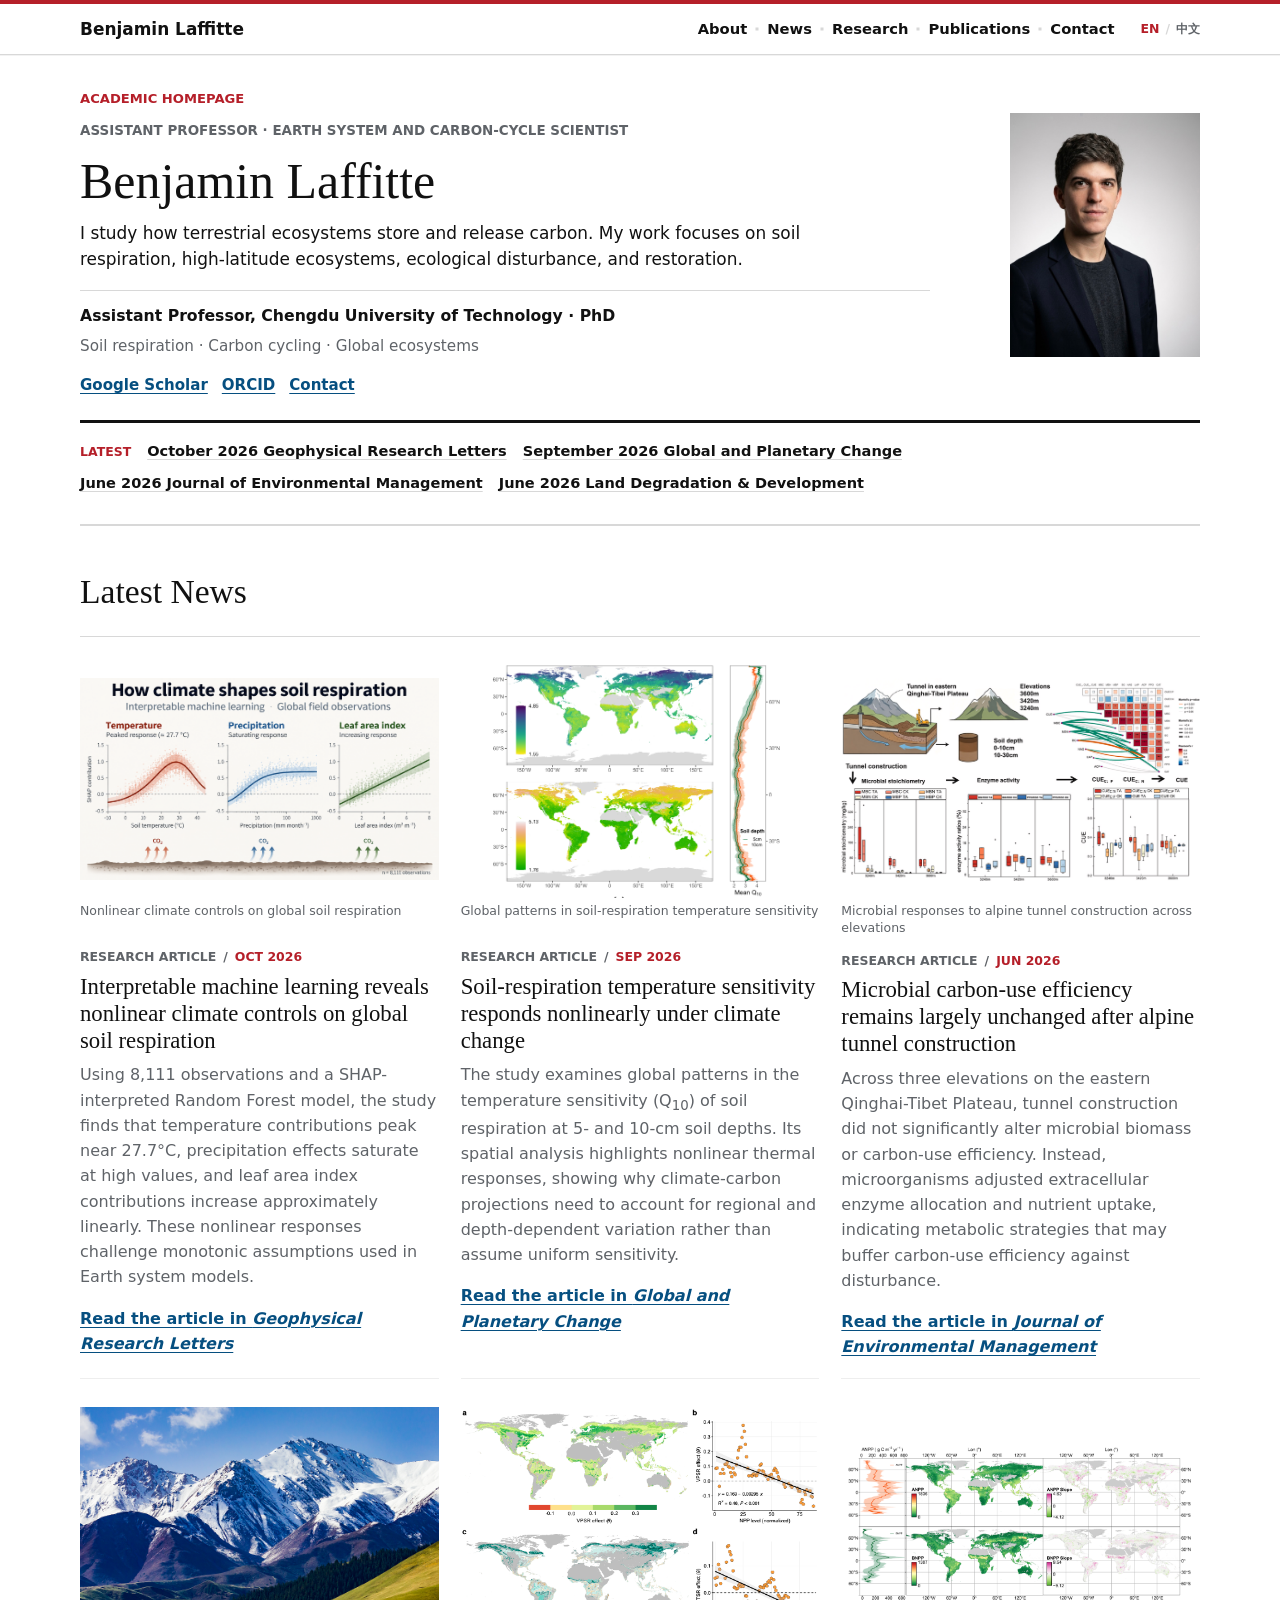
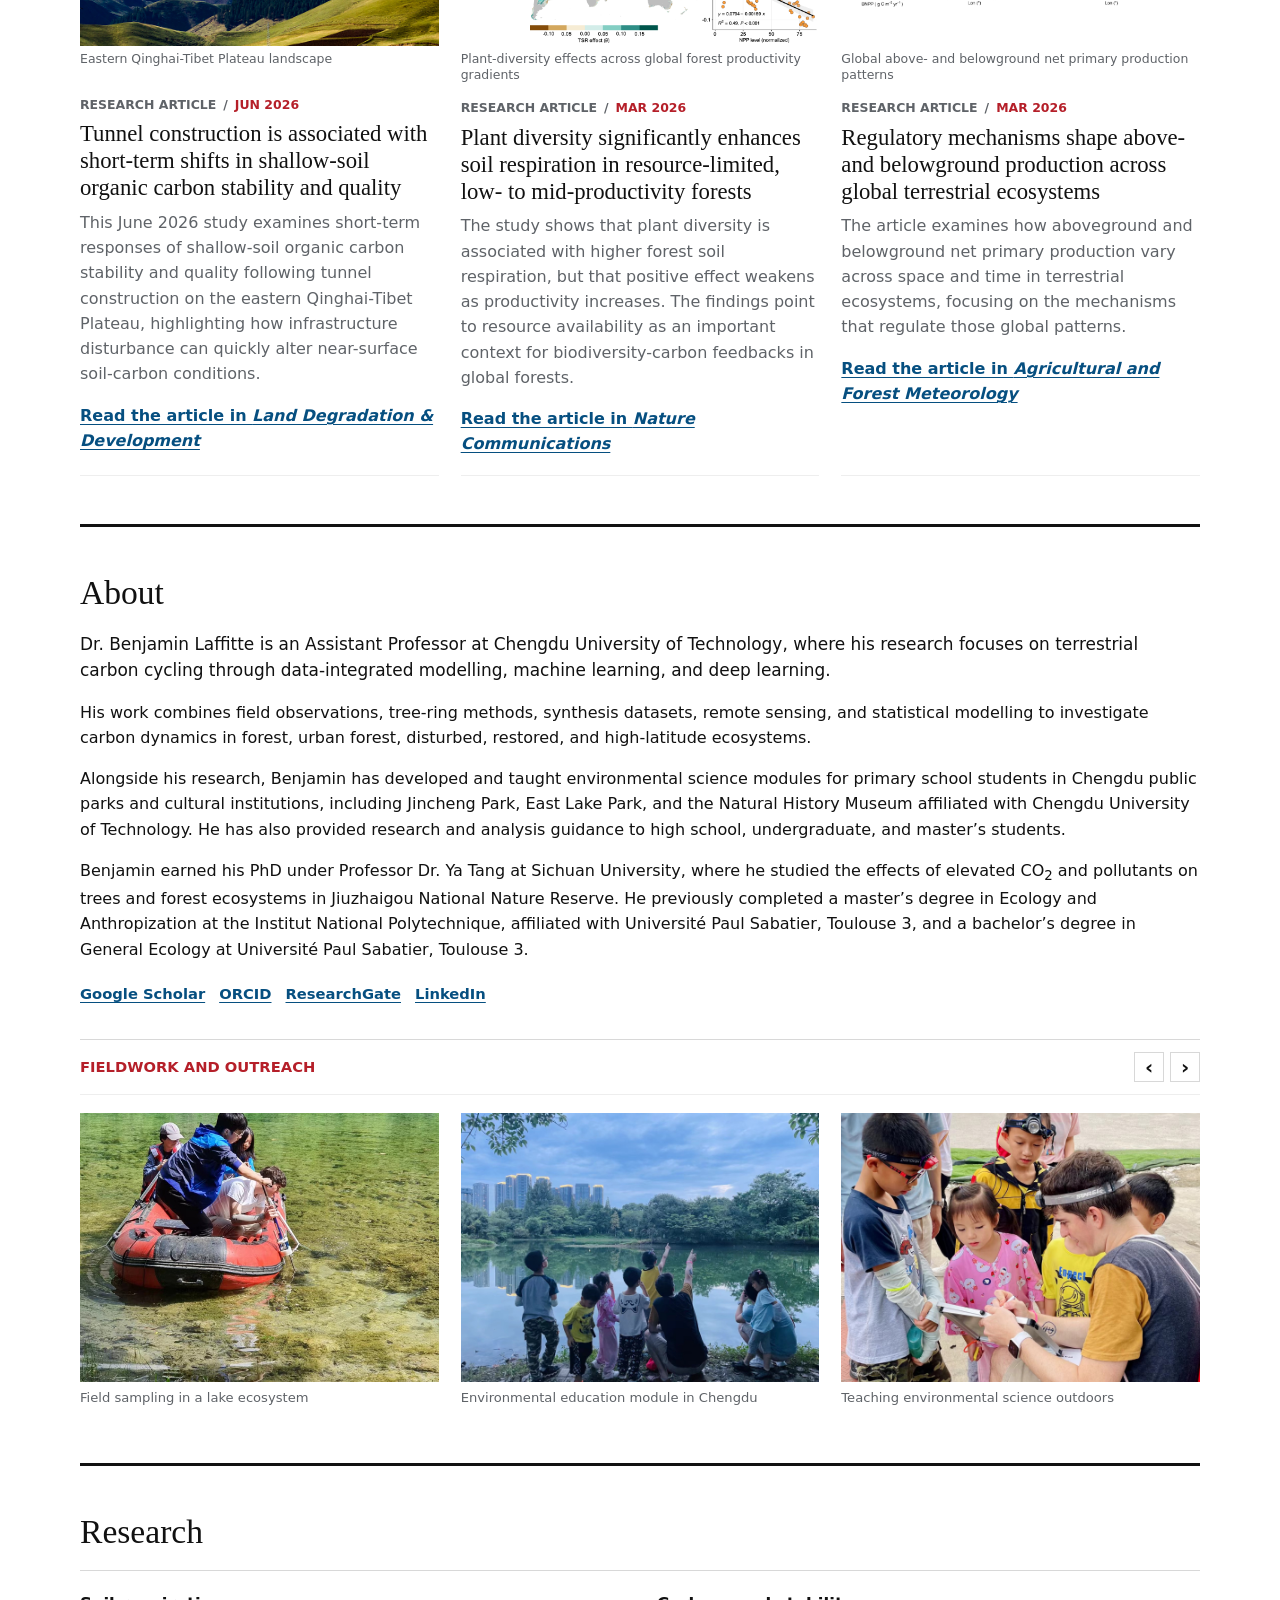
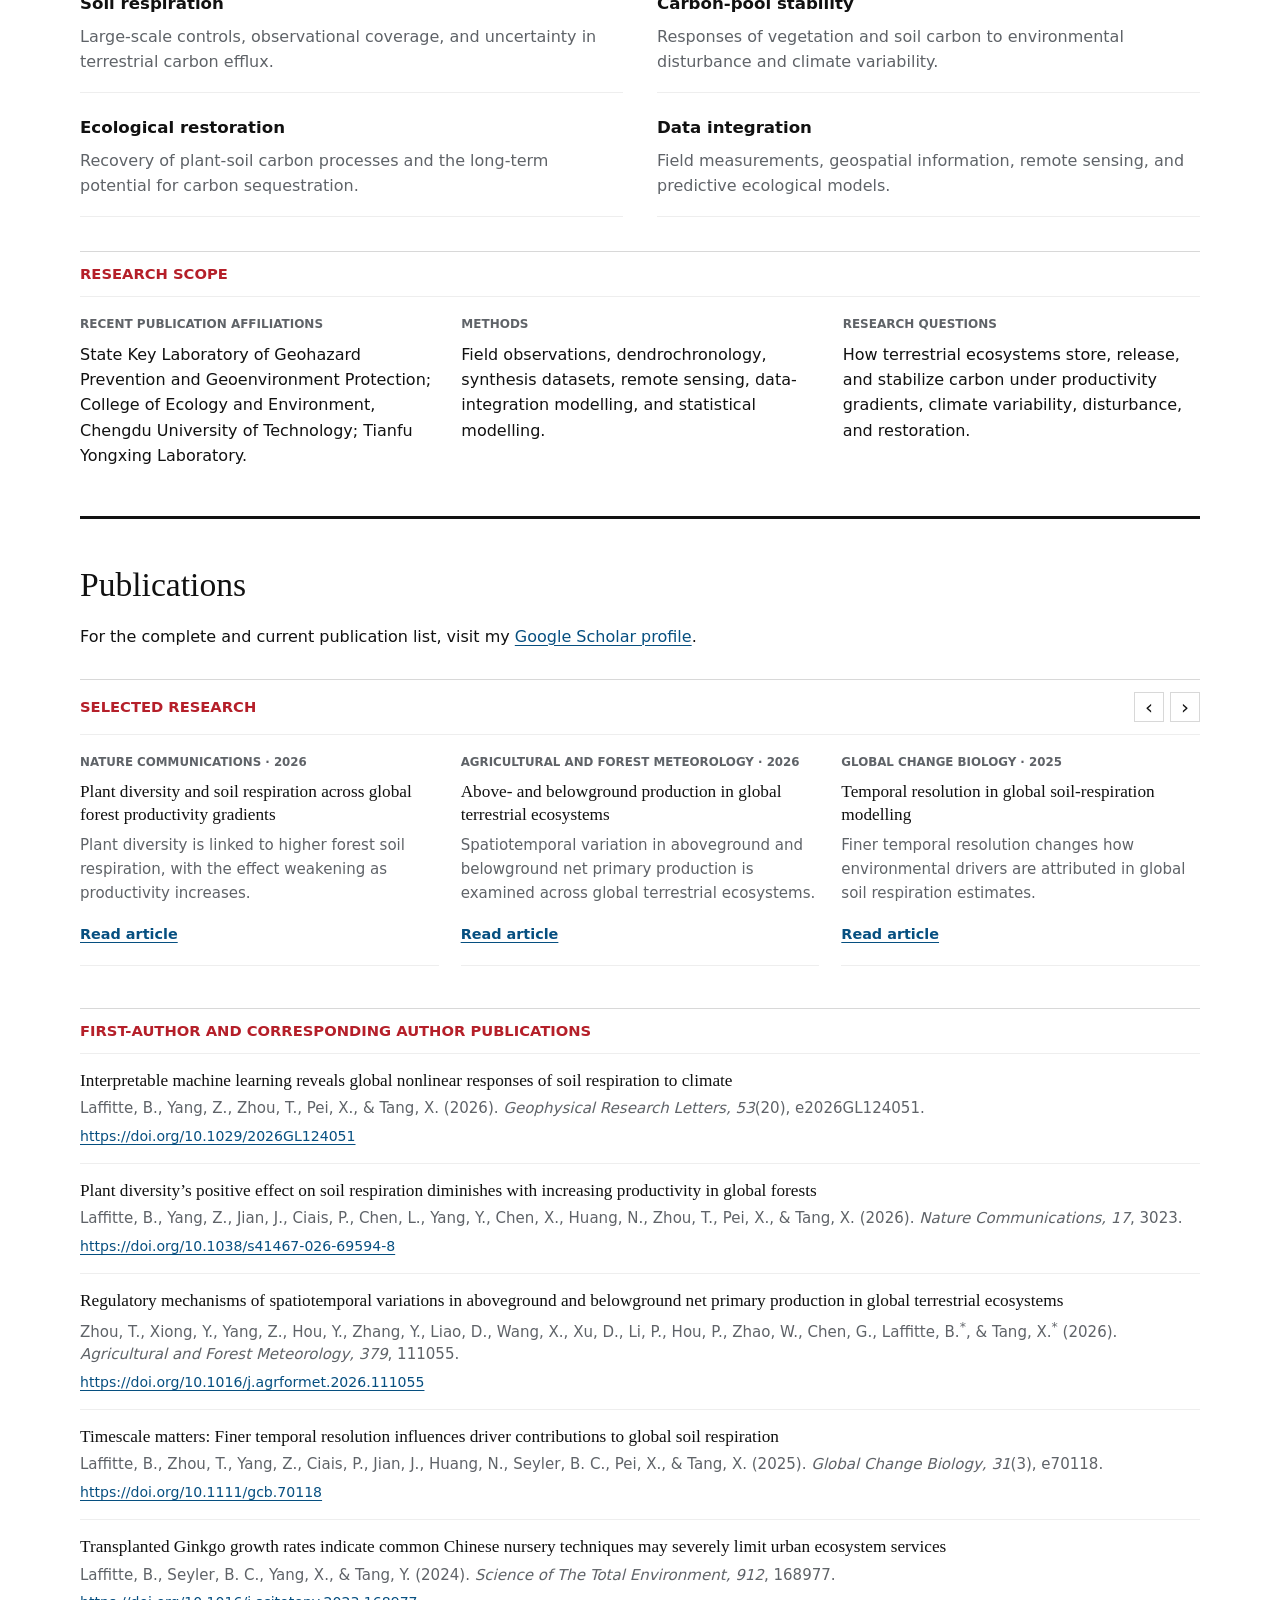
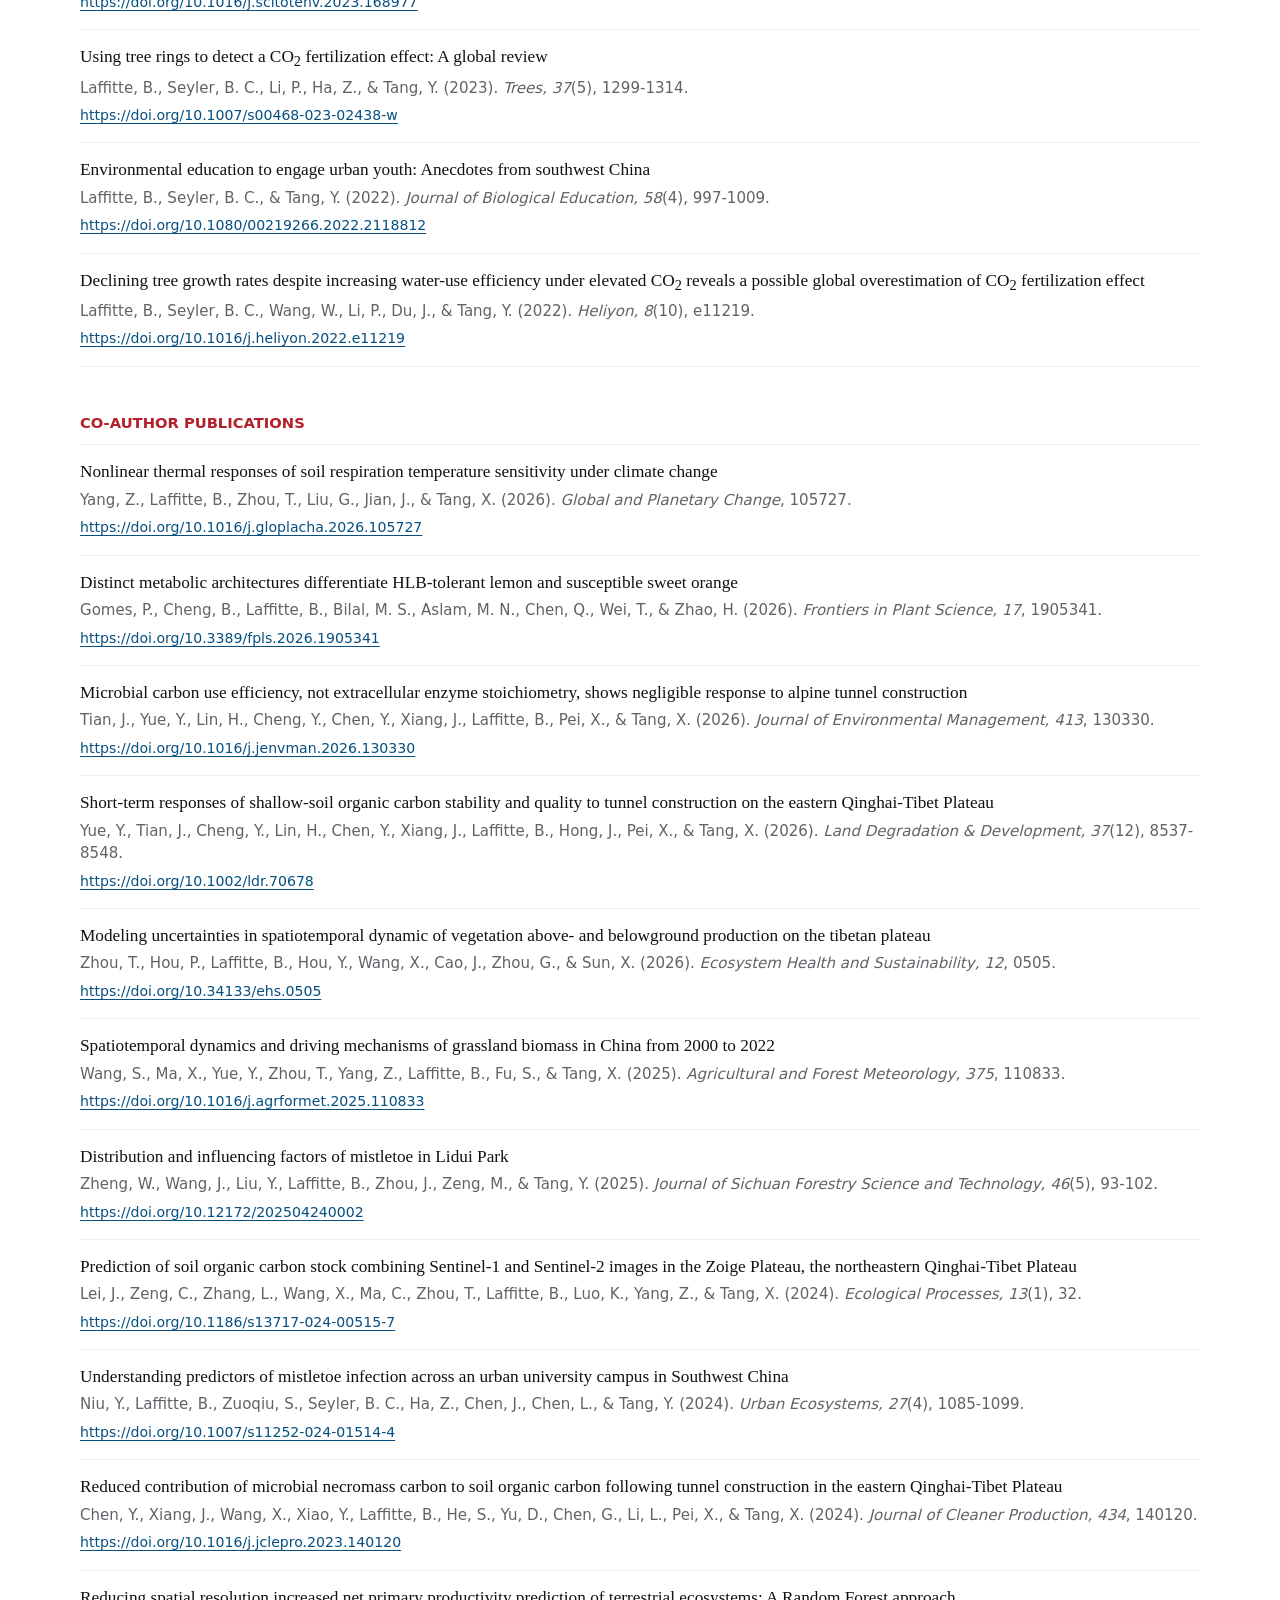
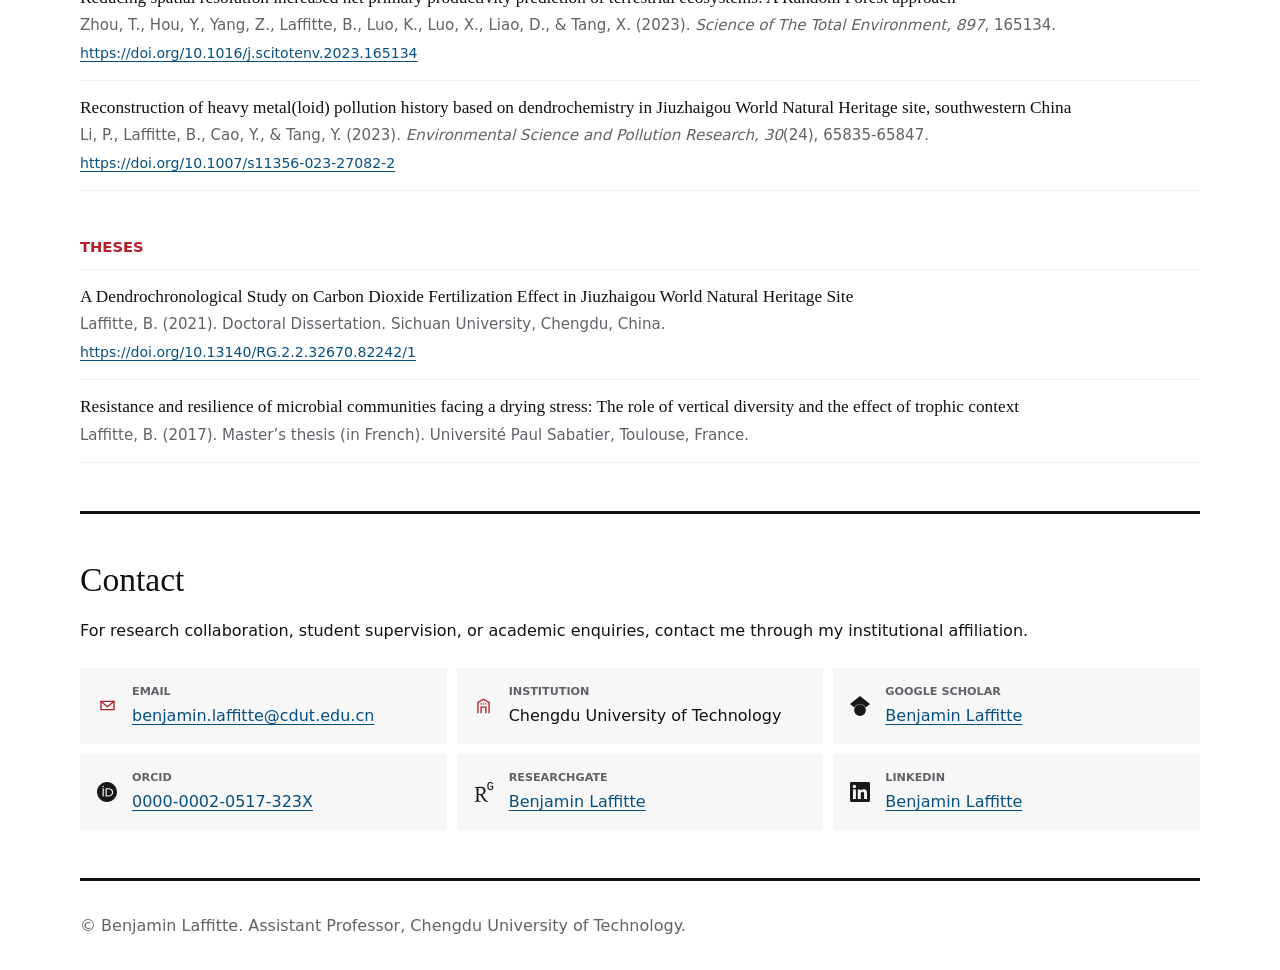
==== index.html @ 4b3db251 "Simplify GRL news date" ====
<!doctype html>
<html lang="en">
<head>
  <meta charset="utf-8">
  <meta name="viewport" content="width=device-width, initial-scale=1">
  <title>Benjamin Laffitte, PhD | Homepage</title>
  <meta name="description" content="Dr. Benjamin Laffitte is an Assistant Professor at Chengdu University of Technology, where his research focuses on terrestrial carbon cycling through data-integrated modelling, machine learning, and deep learning.">
  <meta name="author" content="Benjamin Laffitte">
  <meta name="robots" content="index, follow">
  <meta name="google-site-verification" content="b7oSxCG4IoUHkqx-J9gA1ETIJlWTeKGbXmMkajVEyJo" />
  <link rel="canonical" href="https://benjaminlaffitte.github.io/">
  <link rel="alternate" hreflang="en" href="https://benjaminlaffitte.github.io/">
  <link rel="alternate" hreflang="zh-Hans" href="https://benjaminlaffitte.github.io/zh.html">
  <link rel="alternate" hreflang="x-default" href="https://benjaminlaffitte.github.io/">

  <meta property="og:type" content="profile">
  <meta property="og:title" content="Benjamin Laffitte, PhD | Homepage">
  <meta property="og:description" content="Dr. Benjamin Laffitte is an Assistant Professor at Chengdu University of Technology, where his research focuses on terrestrial carbon cycling through data-integrated modelling, machine learning, and deep learning.">
  <meta property="og:url" content="https://benjaminlaffitte.github.io/">
  <meta property="og:image" content="https://benjaminlaffitte.github.io/portrait.jpg">
  <meta property="og:image:alt" content="Portrait of Benjamin Laffitte">
  <meta property="profile:first_name" content="Benjamin">
  <meta property="profile:last_name" content="Laffitte">

  <meta name="twitter:card" content="summary">
  <meta name="twitter:title" content="Benjamin Laffitte, PhD | Homepage">
  <meta name="twitter:description" content="Dr. Benjamin Laffitte is an Assistant Professor at Chengdu University of Technology, where his research focuses on terrestrial carbon cycling through data-integrated modelling, machine learning, and deep learning.">
  <meta name="twitter:image" content="https://benjaminlaffitte.github.io/portrait.jpg">

  <link rel="stylesheet" href="styles.css?v=20260626-news-ldd">
  <script type="application/ld+json">
  {
    "@context": "https://schema.org",
    "@type": "Person",
    "@id": "https://benjaminlaffitte.github.io/#benjamin-laffitte",
    "name": "Benjamin Laffitte",
    "givenName": "Benjamin",
    "familyName": "Laffitte",
    "jobTitle": "Assistant Professor",
    "affiliation": {
      "@type": "CollegeOrUniversity",
      "name": "Chengdu University of Technology"
    },
    "url": "https://benjaminlaffitte.github.io/",
    "image": "https://benjaminlaffitte.github.io/portrait.jpg",
    "sameAs": [
      "https://scholar.google.com/citations?user=4ZcM1v4AAAAJ",
      "https://orcid.org/0000-0002-0517-323X",
      "https://www.researchgate.net/profile/Benjamin-Laffitte",
      "https://cn.linkedin.com/in/benjamin-laffitte-94b067a8"
    ],
    "knowsAbout": [
      "Earth system science",
      "Ecosystem carbon cycling",
      "Terrestrial carbon cycling",
      "Soil respiration",
      "Plant diversity",
      "Climate-carbon feedbacks",
      "Ecological restoration"
    ],
    "description": "Dr. Benjamin Laffitte is an Assistant Professor at Chengdu University of Technology, where his research focuses on terrestrial carbon cycling through data-integrated modelling, machine learning, and deep learning."
  }
  </script>
</head>
<body>
  <header class="site-header">
    <nav class="nav container" aria-label="Primary navigation">
      <a class="name" href="#top" aria-label="Benjamin Laffitte homepage">Benjamin Laffitte</a>
      <div class="nav-actions">
        <div class="nav-links">
          <a href="#about">About</a>
          <a href="#news">News</a>
          <a href="#research">Research</a>
          <a href="#publications">Publications</a>
          <a href="#contact">Contact</a>
        </div>
        <div class="language-switch" aria-label="Language selector">
          <span aria-current="true">EN</span>
          <a href="zh.html">中文</a>
        </div>
      </div>
    </nav>
  </header>

  <main id="top">
    <section class="hero container" aria-labelledby="hero-title">
      <div class="hero-copy">
        <p class="eyebrow">Assistant Professor · Earth System and Carbon-Cycle Scientist</p>
        <h1 id="hero-title"><span class="hero-name-part">Benjamin</span> <span class="hero-name-part">Laffitte</span></h1>
        <img class="profile-photo-inline" src="portrait.jpg" alt="Portrait of Benjamin Laffitte" width="132" height="170">
        <p class="intro">I study how terrestrial ecosystems store and release carbon. My work focuses on soil respiration, high-latitude ecosystems, ecological disturbance, and restoration.</p>
        <p class="hero-meta">Assistant Professor, Chengdu University of Technology <span class="nowrap">&middot; PhD</span></p>
        <p class="research-keywords">Soil respiration · Carbon cycling · Global ecosystems</p>
        <div class="hero-links" aria-label="Profile links">
          <a href="https://scholar.google.com/citations?user=4ZcM1v4AAAAJ" target="_blank" rel="noopener noreferrer">Google Scholar</a>
          <a href="https://orcid.org/0000-0002-0517-323X" target="_blank" rel="noopener noreferrer">ORCID</a>
          <a href="#contact">Contact</a>
        </div>
      </div>

      <aside class="profile-panel" aria-label="Profile summary">
        <img class="profile-photo" src="portrait.jpg" alt="Portrait of Benjamin Laffitte" width="934" height="1200">
      </aside>

      <div class="latest-strip" aria-label="Latest highlights">
        <span>Latest</span>
        <a href="https://doi.org/10.1029/2026GL124051" target="_blank" rel="noopener noreferrer">October 2026 Geophysical Research Letters</a>
        <a href="https://doi.org/10.1016/j.gloplacha.2026.105727" target="_blank" rel="noopener noreferrer">September 2026 Global and Planetary Change</a>
        <a href="https://doi.org/10.1016/j.jenvman.2026.130330" target="_blank" rel="noopener noreferrer">June 2026 Journal of Environmental Management</a>
        <a href="https://doi.org/10.1002/ldr.70678" target="_blank" rel="noopener noreferrer">June 2026 Land Degradation &amp; Development</a>
      </div>
    </section>

    <section class="section container" id="news" aria-labelledby="news-title">
      <div>
        <h2 id="news-title">Latest News</h2>

        <div class="news-list">
          <article class="news-item">
            <figure class="news-figure research-figure">
              <img src="assets/news/climate-shapes-soil-respiration.png" alt="Interpretable machine-learning response curves for the effects of temperature, precipitation, and leaf area index on soil respiration" width="1672" height="941">
              <figcaption>Nonlinear climate controls on global soil respiration</figcaption>
            </figure>
            <div class="news-body">
              <p class="news-meta"><span>Research Article</span><time datetime="2026-10">Oct 2026</time></p>
              <h3>Interpretable machine learning reveals nonlinear climate controls on global soil respiration</h3>
              <p>Using 8,111 observations and a SHAP-interpreted Random Forest model, the study finds that temperature contributions peak near 27.7°C, precipitation effects saturate at high values, and leaf area index contributions increase approximately linearly. These nonlinear responses challenge monotonic assumptions used in Earth system models.</p>
              <a href="https://doi.org/10.1029/2026GL124051" target="_blank" rel="noopener noreferrer">Read the article in <em>Geophysical Research Letters</em></a>
            </div>
          </article>
          <article class="news-item">
            <figure class="news-figure research-figure">
              <img src="assets/news/global-soil-respiration-temperature-sensitivity.png" alt="Global maps and latitudinal profiles of soil-respiration temperature sensitivity at 5- and 10-centimetre soil depths" width="1384" height="1050">
              <figcaption>Global patterns in soil-respiration temperature sensitivity</figcaption>
            </figure>
            <div class="news-body">
              <p class="news-meta"><span>Research Article</span><time datetime="2026-09">Sep 2026</time></p>
              <h3>Soil-respiration temperature sensitivity responds nonlinearly under climate change</h3>
              <p>The study examines global patterns in the temperature sensitivity (Q<sub>10</sub>) of soil respiration at 5- and 10-cm soil depths. Its spatial analysis highlights nonlinear thermal responses, showing why climate-carbon projections need to account for regional and depth-dependent variation rather than assume uniform sensitivity.</p>
              <a href="https://doi.org/10.1016/j.gloplacha.2026.105727" target="_blank" rel="noopener noreferrer">Read the article in <em>Global and Planetary Change</em></a>
            </div>
          </article>
          <article class="news-item">
            <figure class="news-figure research-figure">
              <img src="assets/news/jem-alpine-tunnel-carbon-use-efficiency.jpg" alt="Graphical abstract showing an alpine tunnel, soil sampling across three elevations, microbial enzyme activity, and carbon-use efficiency" width="1557" height="886">
              <figcaption>Microbial responses to alpine tunnel construction across elevations</figcaption>
            </figure>
            <div class="news-body">
              <p class="news-meta"><span>Research Article</span><time datetime="2026-06">Jun 2026</time></p>
              <h3>Microbial carbon-use efficiency remains largely unchanged after alpine tunnel construction</h3>
              <p>Across three elevations on the eastern Qinghai-Tibet Plateau, tunnel construction did not significantly alter microbial biomass or carbon-use efficiency. Instead, microorganisms adjusted extracellular enzyme allocation and nutrient uptake, indicating metabolic strategies that may buffer carbon-use efficiency against disturbance.</p>
              <a href="https://doi.org/10.1016/j.jenvman.2026.130330" target="_blank" rel="noopener noreferrer">Read the article in <em>Journal of Environmental Management</em></a>
            </div>
          </article>
          <article class="news-item">
            <figure class="news-figure">
              <img src="assets/news/ldd-qinghai-tibet-plateau.png" alt="Mountain landscape from the eastern Qinghai-Tibet Plateau" width="1024" height="576">
              <figcaption>Eastern Qinghai-Tibet Plateau landscape</figcaption>
            </figure>
            <div class="news-body">
              <p class="news-meta"><span>Research Article</span><time datetime="2026-06">Jun 2026</time></p>
              <h3>Tunnel construction is associated with short-term shifts in shallow-soil organic carbon stability and quality</h3>
              <p>This June 2026 study examines short-term responses of shallow-soil organic carbon stability and quality following tunnel construction on the eastern Qinghai-Tibet Plateau, highlighting how infrastructure disturbance can quickly alter near-surface soil-carbon conditions.</p>
              <a href="https://doi.org/10.1002/ldr.70678" target="_blank" rel="noopener noreferrer">Read the article in <em>Land Degradation &amp; Development</em></a>
            </div>
          </article>
          <article class="news-item">
            <figure class="news-figure research-figure">
              <img src="assets/news/nature-communications-diversity-productivity.png" alt="Maps and scatter plots showing how plant-diversity effects on soil respiration vary along productivity gradients" width="2308" height="1534">
              <figcaption>Plant-diversity effects across global forest productivity gradients</figcaption>
            </figure>
            <div class="news-body">
              <p class="news-meta"><span>Research Article</span><time datetime="2026-03">Mar 2026</time></p>
              <h3>Plant diversity significantly enhances soil respiration in resource-limited, low- to mid-productivity forests</h3>
              <p>The study shows that plant diversity is associated with higher forest soil respiration, but that positive effect weakens as productivity increases. The findings point to resource availability as an important context for biodiversity-carbon feedbacks in global forests.</p>
              <a href="https://doi.org/10.1038/s41467-026-69594-8" target="_blank" rel="noopener noreferrer">Read the article in <em>Nature Communications</em></a>
            </div>
          </article>
          <article class="news-item">
            <figure class="news-figure research-figure">
              <img src="assets/news/afm-net-primary-production.png" alt="Global maps of aboveground and belowground net primary production and their spatial trends" width="2082" height="976">
              <figcaption>Global above- and belowground net primary production patterns</figcaption>
            </figure>
            <div class="news-body">
              <p class="news-meta"><span>Research Article</span><time datetime="2026-03">Mar 2026</time></p>
              <h3>Regulatory mechanisms shape above- and belowground production across global terrestrial ecosystems</h3>
              <p>The article examines how aboveground and belowground net primary production vary across space and time in terrestrial ecosystems, focusing on the mechanisms that regulate those global patterns.</p>
              <a href="https://doi.org/10.1016/j.agrformet.2026.111055" target="_blank" rel="noopener noreferrer">Read the article in <em>Agricultural and Forest Meteorology</em></a>
            </div>
          </article>
        </div>
      </div>
    </section>

    <section class="section container" id="about" aria-labelledby="about-title">
      <div>
        <h2 id="about-title">About</h2>
        <p class="lead">Dr. Benjamin Laffitte is an Assistant Professor at Chengdu University of Technology, where his research focuses on terrestrial carbon cycling through data-integrated modelling, machine learning, and deep learning.</p>
        <p>His work combines field observations, tree-ring methods, synthesis datasets, remote sensing, and statistical modelling to investigate carbon dynamics in forest, urban forest, disturbed, restored, and high-latitude ecosystems.</p>
        <p>Alongside his research, Benjamin has developed and taught environmental science modules for primary school students in Chengdu public parks and cultural institutions, including Jincheng Park, East Lake Park, and the Natural History Museum affiliated with Chengdu University of Technology. He has also provided research and analysis guidance to high school, undergraduate, and master&rsquo;s students.</p>
        <p>Benjamin earned his PhD under Professor Dr. Ya Tang at Sichuan University, where he studied the effects of elevated CO<sub>2</sub> and pollutants on trees and forest ecosystems in Jiuzhaigou National Nature Reserve. He previously completed a master&rsquo;s degree in Ecology and Anthropization at the Institut National Polytechnique, affiliated with Universit&eacute; Paul Sabatier, Toulouse 3, and a bachelor&rsquo;s degree in General Ecology at Universit&eacute; Paul Sabatier, Toulouse 3.</p>

        <div class="profile-links" aria-label="External academic profiles">
          <a href="https://scholar.google.com/citations?user=4ZcM1v4AAAAJ" target="_blank" rel="noopener noreferrer">Google Scholar</a>
          <a href="https://orcid.org/0000-0002-0517-323X" target="_blank" rel="noopener noreferrer">ORCID</a>
          <a href="https://www.researchgate.net/profile/Benjamin-Laffitte" target="_blank" rel="noopener noreferrer">ResearchGate</a>
          <a href="https://cn.linkedin.com/in/benjamin-laffitte-94b067a8" target="_blank" rel="noopener noreferrer">LinkedIn</a>
        </div>

        <section class="about-gallery" aria-labelledby="about-gallery-title">
          <div class="gallery-heading">
            <h3 id="about-gallery-title">Fieldwork and outreach</h3>
            <div class="slider-controls" aria-label="About photo controls">
              <button type="button" class="slider-button" data-slider-target="about-gallery-slider" data-slider-direction="-1" aria-label="Previous about photo">‹</button>
              <button type="button" class="slider-button" data-slider-target="about-gallery-slider" data-slider-direction="1" aria-label="Next about photo">›</button>
            </div>
          </div>
          <div class="about-photo-list" id="about-gallery-slider">
            <figure>
              <img src="assets/about/field-lake-sampling.jpg" alt="Field sampling from a small boat in a clear lake" width="1200" height="1600">
              <figcaption>Field sampling in a lake ecosystem</figcaption>
            </figure>
            <figure>
              <img src="assets/about/chengdu-environmental-education-lake.jpg" alt="Environmental education activity with children beside an urban lake in Chengdu" width="1600" height="1200">
              <figcaption>Environmental education module in Chengdu</figcaption>
            </figure>
            <figure>
              <img src="assets/about/chengdu-environmental-education-module.jpg" alt="Outdoor environmental education activity with primary school students" width="1600" height="1239">
              <figcaption>Teaching environmental science outdoors</figcaption>
            </figure>
            <figure>
              <img src="assets/about/dendrochronology-fieldwork-log.jpg" alt="Dendrochronology fieldwork on a cut tree log" width="1200" height="1600">
              <figcaption>Dendrochronology fieldwork</figcaption>
            </figure>
            <figure>
              <img src="assets/about/night-environmental-education.jpg" alt="Night environmental education activity with children using headlamps" width="1600" height="1200">
              <figcaption>Night environmental education module in Chengdu</figcaption>
            </figure>
            <figure>
              <img src="assets/about/jiuzhaigou-landscape-autumn.jpg" alt="Mountain lake landscape in Jiuzhaigou" width="1600" height="1197">
              <figcaption>Jiuzhaigou landscape</figcaption>
            </figure>
            <figure>
              <img src="assets/about/jiuzhaigou-fieldwork.jpg" alt="Fieldwork in Jiuzhaigou with a hard hat near rocky terrain and clear water" width="903" height="1600">
              <figcaption>Jiuzhaigou fieldwork</figcaption>
            </figure>
            <figure>
              <img src="assets/about/dendrochronology-tree-core.jpg" alt="Tree-ring sampling with an increment borer in a forest" width="1600" height="1200">
              <figcaption>Tree-ring sampling for dendrochronology</figcaption>
            </figure>
            <figure>
              <img src="assets/about/jiuzhaigou-winter-landscape.jpg" alt="Winter mountain lake landscape in Jiuzhaigou" width="1600" height="1200">
              <figcaption>Jiuzhaigou winter landscape</figcaption>
            </figure>
          </div>
        </section>
      </div>
    </section>

    <section class="section container" id="research" aria-labelledby="research-title">
      <div>
        <h2 id="research-title">Research</h2>
        <div class="grid">
          <article>
            <h3>Soil respiration</h3>
            <p>Large-scale controls, observational coverage, and uncertainty in terrestrial carbon efflux.</p>
          </article>
          <article>
            <h3>Carbon-pool stability</h3>
            <p>Responses of vegetation and soil carbon to environmental disturbance and climate variability.</p>
          </article>
          <article>
            <h3>Ecological restoration</h3>
            <p>Recovery of plant-soil carbon processes and the long-term potential for carbon sequestration.</p>
          </article>
          <article>
            <h3>Data integration</h3>
            <p>Field measurements, geospatial information, remote sensing, and predictive ecological models.</p>
          </article>
        </div>

        <section class="profile-detail" aria-labelledby="profile-detail-title">
          <h3 id="profile-detail-title">Research scope</h3>
          <div class="profile-detail-grid">
            <article>
              <span>Recent publication affiliations</span>
              <p>State Key Laboratory of Geohazard Prevention and Geoenvironment Protection; College of Ecology and Environment, Chengdu University of Technology; Tianfu Yongxing Laboratory.</p>
            </article>
            <article>
              <span>Methods</span>
              <p>Field observations, dendrochronology, synthesis datasets, remote sensing, data-integration modelling, and statistical modelling.</p>
            </article>
            <article>
              <span>Research questions</span>
              <p>How terrestrial ecosystems store, release, and stabilize carbon under productivity gradients, climate variability, disturbance, and restoration.</p>
            </article>
          </div>
        </section>
      </div>
    </section>

    <section class="section container" id="publications" aria-labelledby="publications-title">
      <div>
        <h2 id="publications-title">Publications</h2>
        <p>For the complete and current publication list, visit my <a href="https://scholar.google.com/citations?user=4ZcM1v4AAAAJ" target="_blank" rel="noopener noreferrer">Google Scholar profile</a>.</p>

        <section class="selected-research" aria-labelledby="selected-research-title">
          <div class="selected-heading">
            <h3 id="selected-research-title">Selected research</h3>
            <div class="slider-controls" aria-label="Selected research controls">
              <button type="button" class="slider-button" data-slider-prev aria-label="Previous selected research item">‹</button>
              <button type="button" class="slider-button" data-slider-next aria-label="Next selected research item">›</button>
            </div>
          </div>
          <div class="selected-list" data-selected-slider>
            <article>
              <span>Nature Communications · 2026</span>
              <h4>Plant diversity and soil respiration across global forest productivity gradients</h4>
              <p>Plant diversity is linked to higher forest soil respiration, with the effect weakening as productivity increases.</p>
              <a href="https://doi.org/10.1038/s41467-026-69594-8" target="_blank" rel="noopener noreferrer">Read article</a>
            </article>
            <article>
              <span>Agricultural and Forest Meteorology · 2026</span>
              <h4>Above- and belowground production in global terrestrial ecosystems</h4>
              <p>Spatiotemporal variation in aboveground and belowground net primary production is examined across global terrestrial ecosystems.</p>
              <a href="https://doi.org/10.1016/j.agrformet.2026.111055" target="_blank" rel="noopener noreferrer">Read article</a>
            </article>
            <article>
              <span>Global Change Biology · 2025</span>
              <h4>Temporal resolution in global soil-respiration modelling</h4>
              <p>Finer temporal resolution changes how environmental drivers are attributed in global soil respiration estimates.</p>
              <a href="https://doi.org/10.1111/gcb.70118" target="_blank" rel="noopener noreferrer">Read article</a>
            </article>
            <article>
              <span>Science of The Total Environment · 2024</span>
              <h4>Urban tree growth and ecosystem-service constraints</h4>
              <p>Transplanted Ginkgo growth rates indicate that common nursery techniques may limit urban ecosystem services.</p>
              <a href="https://doi.org/10.1016/j.scitotenv.2023.168977" target="_blank" rel="noopener noreferrer">Read article</a>
            </article>
          </div>
        </section>

        <section class="publication-group" aria-labelledby="first-author-publications-title">
          <h3 id="first-author-publications-title">First-author and corresponding author publications</h3>
          <ol class="publication-list">
            <li class="publication"><span class="publication-title">Interpretable machine learning reveals global nonlinear responses of soil respiration to climate</span><span class="publication-meta">Laffitte, B., Yang, Z., Zhou, T., Pei, X., &amp; Tang, X. (2026). <em>Geophysical Research Letters, 53</em>(20), e2026GL124051.</span><a class="publication-link" href="https://doi.org/10.1029/2026GL124051" target="_blank" rel="noopener noreferrer">https://doi.org/10.1029/2026GL124051</a></li>
            <li class="publication"><span class="publication-title">Plant diversity&rsquo;s positive effect on soil respiration diminishes with increasing productivity in global forests</span><span class="publication-meta">Laffitte, B., Yang, Z., Jian, J., Ciais, P., Chen, L., Yang, Y., Chen, X., Huang, N., Zhou, T., Pei, X., &amp; Tang, X. (2026). <em>Nature Communications, 17</em>, 3023.</span><a class="publication-link" href="https://doi.org/10.1038/s41467-026-69594-8" target="_blank" rel="noopener noreferrer">https://doi.org/10.1038/s41467-026-69594-8</a></li>
            <li class="publication"><span class="publication-title">Regulatory mechanisms of spatiotemporal variations in aboveground and belowground net primary production in global terrestrial ecosystems</span><span class="publication-meta">Zhou, T., Xiong, Y., Yang, Z., Hou, Y., Zhang, Y., Liao, D., Wang, X., Xu, D., Li, P., Hou, P., Zhao, W., Chen, G., Laffitte, B.<sup>*</sup>, &amp; Tang, X.<sup>*</sup> (2026). <em>Agricultural and Forest Meteorology, 379</em>, 111055.</span><a class="publication-link" href="https://doi.org/10.1016/j.agrformet.2026.111055" target="_blank" rel="noopener noreferrer">https://doi.org/10.1016/j.agrformet.2026.111055</a></li>
            <li class="publication"><span class="publication-title">Timescale matters: Finer temporal resolution influences driver contributions to global soil respiration</span><span class="publication-meta">Laffitte, B., Zhou, T., Yang, Z., Ciais, P., Jian, J., Huang, N., Seyler, B. C., Pei, X., &amp; Tang, X. (2025). <em>Global Change Biology, 31</em>(3), e70118.</span><a class="publication-link" href="https://doi.org/10.1111/gcb.70118" target="_blank" rel="noopener noreferrer">https://doi.org/10.1111/gcb.70118</a></li>
            <li class="publication"><span class="publication-title">Transplanted Ginkgo growth rates indicate common Chinese nursery techniques may severely limit urban ecosystem services</span><span class="publication-meta">Laffitte, B., Seyler, B. C., Yang, X., &amp; Tang, Y. (2024). <em>Science of The Total Environment, 912</em>, 168977.</span><a class="publication-link" href="https://doi.org/10.1016/j.scitotenv.2023.168977" target="_blank" rel="noopener noreferrer">https://doi.org/10.1016/j.scitotenv.2023.168977</a></li>
            <li class="publication"><span class="publication-title">Using tree rings to detect a CO<sub>2</sub> fertilization effect: A global review</span><span class="publication-meta">Laffitte, B., Seyler, B. C., Li, P., Ha, Z., &amp; Tang, Y. (2023). <em>Trees, 37</em>(5), 1299-1314.</span><a class="publication-link" href="https://doi.org/10.1007/s00468-023-02438-w" target="_blank" rel="noopener noreferrer">https://doi.org/10.1007/s00468-023-02438-w</a></li>
            <li class="publication"><span class="publication-title">Environmental education to engage urban youth: Anecdotes from southwest China</span><span class="publication-meta">Laffitte, B., Seyler, B. C., &amp; Tang, Y. (2022). <em>Journal of Biological Education, 58</em>(4), 997-1009.</span><a class="publication-link" href="https://doi.org/10.1080/00219266.2022.2118812" target="_blank" rel="noopener noreferrer">https://doi.org/10.1080/00219266.2022.2118812</a></li>
            <li class="publication"><span class="publication-title">Declining tree growth rates despite increasing water-use efficiency under elevated CO<sub>2</sub> reveals a possible global overestimation of CO<sub>2</sub> fertilization effect</span><span class="publication-meta">Laffitte, B., Seyler, B. C., Wang, W., Li, P., Du, J., &amp; Tang, Y. (2022). <em>Heliyon, 8</em>(10), e11219.</span><a class="publication-link" href="https://doi.org/10.1016/j.heliyon.2022.e11219" target="_blank" rel="noopener noreferrer">https://doi.org/10.1016/j.heliyon.2022.e11219</a></li>
          </ol>
        </section>

        <section class="publication-group" aria-labelledby="coauthor-publications-title">
          <h3 id="coauthor-publications-title">Co-author publications</h3>
          <ol class="publication-list">
            <li class="publication"><span class="publication-title">Nonlinear thermal responses of soil respiration temperature sensitivity under climate change</span><span class="publication-meta">Yang, Z., Laffitte, B., Zhou, T., Liu, G., Jian, J., &amp; Tang, X. (2026). <em>Global and Planetary Change</em>, 105727.</span><a class="publication-link" href="https://doi.org/10.1016/j.gloplacha.2026.105727" target="_blank" rel="noopener noreferrer">https://doi.org/10.1016/j.gloplacha.2026.105727</a></li>
            <li class="publication"><span class="publication-title">Distinct metabolic architectures differentiate HLB-tolerant lemon and susceptible sweet orange</span><span class="publication-meta">Gomes, P., Cheng, B., Laffitte, B., Bilal, M. S., Aslam, M. N., Chen, Q., Wei, T., &amp; Zhao, H. (2026). <em>Frontiers in Plant Science, 17</em>, 1905341.</span><a class="publication-link" href="https://doi.org/10.3389/fpls.2026.1905341" target="_blank" rel="noopener noreferrer">https://doi.org/10.3389/fpls.2026.1905341</a></li>
            <li class="publication"><span class="publication-title">Microbial carbon use efficiency, not extracellular enzyme stoichiometry, shows negligible response to alpine tunnel construction</span><span class="publication-meta">Tian, J., Yue, Y., Lin, H., Cheng, Y., Chen, Y., Xiang, J., Laffitte, B., Pei, X., &amp; Tang, X. (2026). <em>Journal of Environmental Management, 413</em>, 130330.</span><a class="publication-link" href="https://doi.org/10.1016/j.jenvman.2026.130330" target="_blank" rel="noopener noreferrer">https://doi.org/10.1016/j.jenvman.2026.130330</a></li>
            <li class="publication"><span class="publication-title">Short-term responses of shallow-soil organic carbon stability and quality to tunnel construction on the eastern Qinghai-Tibet Plateau</span><span class="publication-meta">Yue, Y., Tian, J., Cheng, Y., Lin, H., Chen, Y., Xiang, J., Laffitte, B., Hong, J., Pei, X., &amp; Tang, X. (2026). <em>Land Degradation &amp; Development, 37</em>(12), 8537-8548.</span><a class="publication-link" href="https://doi.org/10.1002/ldr.70678" target="_blank" rel="noopener noreferrer">https://doi.org/10.1002/ldr.70678</a></li>
            <li class="publication"><span class="publication-title">Modeling uncertainties in spatiotemporal dynamic of vegetation above- and belowground production on the tibetan plateau</span><span class="publication-meta">Zhou, T., Hou, P., Laffitte, B., Hou, Y., Wang, X., Cao, J., Zhou, G., &amp; Sun, X. (2026). <em>Ecosystem Health and Sustainability, 12</em>, 0505.</span><a class="publication-link" href="https://doi.org/10.34133/ehs.0505" target="_blank" rel="noopener noreferrer">https://doi.org/10.34133/ehs.0505</a></li>
            <li class="publication"><span class="publication-title">Spatiotemporal dynamics and driving mechanisms of grassland biomass in China from 2000 to 2022</span><span class="publication-meta">Wang, S., Ma, X., Yue, Y., Zhou, T., Yang, Z., Laffitte, B., Fu, S., &amp; Tang, X. (2025). <em>Agricultural and Forest Meteorology, 375</em>, 110833.</span><a class="publication-link" href="https://doi.org/10.1016/j.agrformet.2025.110833" target="_blank" rel="noopener noreferrer">https://doi.org/10.1016/j.agrformet.2025.110833</a></li>
            <li class="publication"><span class="publication-title">Distribution and influencing factors of mistletoe in Lidui Park</span><span class="publication-meta">Zheng, W., Wang, J., Liu, Y., Laffitte, B., Zhou, J., Zeng, M., &amp; Tang, Y. (2025). <em>Journal of Sichuan Forestry Science and Technology, 46</em>(5), 93-102.</span><a class="publication-link" href="https://doi.org/10.12172/202504240002" target="_blank" rel="noopener noreferrer">https://doi.org/10.12172/202504240002</a></li>
            <li class="publication"><span class="publication-title">Prediction of soil organic carbon stock combining Sentinel-1 and Sentinel-2 images in the Zoige Plateau, the northeastern Qinghai-Tibet Plateau</span><span class="publication-meta">Lei, J., Zeng, C., Zhang, L., Wang, X., Ma, C., Zhou, T., Laffitte, B., Luo, K., Yang, Z., &amp; Tang, X. (2024). <em>Ecological Processes, 13</em>(1), 32.</span><a class="publication-link" href="https://doi.org/10.1186/s13717-024-00515-7" target="_blank" rel="noopener noreferrer">https://doi.org/10.1186/s13717-024-00515-7</a></li>
            <li class="publication"><span class="publication-title">Understanding predictors of mistletoe infection across an urban university campus in Southwest China</span><span class="publication-meta">Niu, Y., Laffitte, B., Zuoqiu, S., Seyler, B. C., Ha, Z., Chen, J., Chen, L., &amp; Tang, Y. (2024). <em>Urban Ecosystems, 27</em>(4), 1085-1099.</span><a class="publication-link" href="https://doi.org/10.1007/s11252-024-01514-4" target="_blank" rel="noopener noreferrer">https://doi.org/10.1007/s11252-024-01514-4</a></li>
            <li class="publication"><span class="publication-title">Reduced contribution of microbial necromass carbon to soil organic carbon following tunnel construction in the eastern Qinghai-Tibet Plateau</span><span class="publication-meta">Chen, Y., Xiang, J., Wang, X., Xiao, Y., Laffitte, B., He, S., Yu, D., Chen, G., Li, L., Pei, X., &amp; Tang, X. (2024). <em>Journal of Cleaner Production, 434</em>, 140120.</span><a class="publication-link" href="https://doi.org/10.1016/j.jclepro.2023.140120" target="_blank" rel="noopener noreferrer">https://doi.org/10.1016/j.jclepro.2023.140120</a></li>
            <li class="publication"><span class="publication-title">Reducing spatial resolution increased net primary productivity prediction of terrestrial ecosystems: A Random Forest approach</span><span class="publication-meta">Zhou, T., Hou, Y., Yang, Z., Laffitte, B., Luo, K., Luo, X., Liao, D., &amp; Tang, X. (2023). <em>Science of The Total Environment, 897</em>, 165134.</span><a class="publication-link" href="https://doi.org/10.1016/j.scitotenv.2023.165134" target="_blank" rel="noopener noreferrer">https://doi.org/10.1016/j.scitotenv.2023.165134</a></li>
            <li class="publication"><span class="publication-title">Reconstruction of heavy metal(loid) pollution history based on dendrochemistry in Jiuzhaigou World Natural Heritage site, southwestern China</span><span class="publication-meta">Li, P., Laffitte, B., Cao, Y., &amp; Tang, Y. (2023). <em>Environmental Science and Pollution Research, 30</em>(24), 65835-65847.</span><a class="publication-link" href="https://doi.org/10.1007/s11356-023-27082-2" target="_blank" rel="noopener noreferrer">https://doi.org/10.1007/s11356-023-27082-2</a></li>
          </ol>
        </section>

        <section class="publication-group" aria-labelledby="theses-title">
          <h3 id="theses-title">Theses</h3>
          <ol class="publication-list">
            <li class="publication"><span class="publication-title">A Dendrochronological Study on Carbon Dioxide Fertilization Effect in Jiuzhaigou World Natural Heritage Site</span><span class="publication-meta">Laffitte, B. (2021). Doctoral Dissertation. Sichuan University, Chengdu, China.</span><a class="publication-link" href="https://doi.org/10.13140/RG.2.2.32670.82242/1" target="_blank" rel="noopener noreferrer">https://doi.org/10.13140/RG.2.2.32670.82242/1</a></li>
            <li class="publication"><span class="publication-title">Resistance and resilience of microbial communities facing a drying stress: The role of vertical diversity and the effect of trophic context</span><span class="publication-meta">Laffitte, B. (2017). Master&rsquo;s thesis (in French). Universit&eacute; Paul Sabatier, Toulouse, France.</span></li>
          </ol>
        </section>
      </div>
    </section>

    <section class="section container" id="contact" aria-labelledby="contact-title">
      <div>
        <h2 id="contact-title">Contact</h2>
        <p>For research collaboration, student supervision, or academic enquiries, contact me through my institutional affiliation.</p>
        <ul class="contact-list">
          <li>
            <span class="contact-icon" aria-hidden="true">
              <svg viewBox="0 0 24 24" focusable="false"><path d="M3.75 6.75h16.5v10.5H3.75z"/><path d="m4.5 7.5 7.5 6 7.5-6"/></svg>
            </span>
            <span class="contact-text"><strong>Email</strong><a href="mailto:benjamin.laffitte@cdut.edu.cn">benjamin.laffitte@cdut.edu.cn</a></span>
          </li>
          <li>
            <span class="contact-icon" aria-hidden="true">
              <svg viewBox="0 0 24 24" focusable="false"><path d="M5 21V8l7-4 7 4v13"/><path d="M9 21v-7h6v7"/><path d="M9 10h.01M12 10h.01M15 10h.01"/></svg>
            </span>
            <span class="contact-text"><strong>Institution</strong><span>Chengdu University of Technology</span></span>
          </li>
          <li>
            <span class="contact-icon contact-logo" aria-hidden="true"><img src="assets/icons/google-scholar.svg" alt=""></span>
            <span class="contact-text"><strong>Google Scholar</strong><a href="https://scholar.google.com/citations?user=4ZcM1v4AAAAJ" target="_blank" rel="noopener noreferrer">Benjamin Laffitte</a></span>
          </li>
          <li>
            <span class="contact-icon contact-logo" aria-hidden="true"><img src="assets/icons/orcid.svg" alt=""></span>
            <span class="contact-text"><strong>ORCID</strong><a href="https://orcid.org/0000-0002-0517-323X" target="_blank" rel="noopener noreferrer">0000-0002-0517-323X</a></span>
          </li>
          <li>
            <span class="contact-icon contact-logo" aria-hidden="true"><img src="assets/icons/researchgate.svg" alt=""></span>
            <span class="contact-text"><strong>ResearchGate</strong><a href="https://www.researchgate.net/profile/Benjamin-Laffitte" target="_blank" rel="noopener noreferrer">Benjamin Laffitte</a></span>
          </li>
          <li>
            <span class="contact-icon contact-logo" aria-hidden="true"><img src="assets/icons/linkedin.svg" alt=""></span>
            <span class="contact-text"><strong>LinkedIn</strong><a href="https://cn.linkedin.com/in/benjamin-laffitte-94b067a8" target="_blank" rel="noopener noreferrer">Benjamin Laffitte</a></span>
          </li>
        </ul>
      </div>
    </section>
  </main>

  <footer>
    <div class="container">
      <p>&copy; Benjamin Laffitte. Assistant Professor, Chengdu University of Technology.</p>
    </div>
  </footer>
  <button type="button" class="back-to-top" aria-label="Back to top" data-back-to-top>↑</button>
  <script>
    const scrollSlider = (slider, direction) => {
      const firstItem = slider.querySelector("article, figure");
      const itemWidth = firstItem ? firstItem.getBoundingClientRect().width : slider.clientWidth;
      slider.scrollBy({ left: direction * (itemWidth + 22), behavior: "smooth" });
    };

    const selectedSlider = document.querySelector("[data-selected-slider]");
    const previousButton = document.querySelector("[data-slider-prev]");
    const nextButton = document.querySelector("[data-slider-next]");

    if (selectedSlider && previousButton && nextButton) {
      previousButton.addEventListener("click", () => scrollSlider(selectedSlider, -1));
      nextButton.addEventListener("click", () => scrollSlider(selectedSlider, 1));
    }

    document.querySelectorAll("[data-slider-target]").forEach((button) => {
      const slider = document.getElementById(button.dataset.sliderTarget);
      const direction = Number(button.dataset.sliderDirection || 1);
      if (slider) {
        button.addEventListener("click", () => scrollSlider(slider, direction));
      }
    });

    const backToTopButton = document.querySelector("[data-back-to-top]");

    if (backToTopButton) {
      const updateBackToTop = () => {
        backToTopButton.classList.toggle("is-visible", window.scrollY > 520);
      };

      backToTopButton.addEventListener("click", () => {
        window.scrollTo({ top: 0, behavior: "smooth" });
      });

      updateBackToTop();
      window.addEventListener("scroll", updateBackToTop, { passive: true });
    }
  </script>
</body>
</html>
---- styles.css ----
:root {
  --page: #ffffff;
  --ink: #111111;
  --muted: #5f6368;
  --rule: #d8d8d8;
  --soft-rule: #eeeeee;
  --soft: #f7f7f7;
  --accent: #b51f29;
  --link: #064f80;
  --max: 1120px;
  --sans: Inter, ui-sans-serif, system-ui, -apple-system, BlinkMacSystemFont, "Segoe UI", sans-serif;
  --serif: Georgia, "Times New Roman", serif;
}

* {
  box-sizing: border-box;
}

html {
  scroll-behavior: smooth;
  scroll-padding-top: 74px;
}

body {
  margin: 0;
  background: var(--page);
  color: var(--ink);
  font-family: var(--sans);
  font-size: 16px;
  line-height: 1.58;
}

body::selection {
  background: rgba(181, 31, 41, 0.16);
}

a {
  color: var(--link);
  text-decoration-thickness: 1px;
  text-underline-offset: 0.18em;
}

a:focus-visible {
  outline: 3px solid rgba(181, 31, 41, 0.28);
  outline-offset: 3px;
}

p {
  margin: 0 0 1rem;
}

h1,
h2,
h3,
h4,
p,
li,
dd,
.hero-copy,
.profile-panel {
  min-width: 0;
  overflow-wrap: break-word;
}

.container {
  width: min(calc(100% - 44px), var(--max));
  margin-inline: auto;
}

.site-header {
  position: sticky;
  top: 0;
  z-index: 100;
  background: var(--page);
  border-top: 4px solid var(--accent);
  border-bottom: 1px solid var(--rule);
  box-shadow: 0 1px 0 rgba(17, 17, 17, 0.05);
}

.nav {
  min-height: 50px;
  display: flex;
  align-items: center;
  justify-content: space-between;
  gap: 22px;
}

.name {
  color: var(--ink);
  font-weight: 700;
  font-size: 1.06rem;
  text-decoration: none;
  white-space: nowrap;
}

.nav-links {
  display: flex;
  flex-wrap: wrap;
  justify-content: flex-end;
  gap: 0;
}

.nav-actions {
  display: flex;
  align-items: center;
  justify-content: flex-end;
  gap: 16px;
  min-width: 0;
}

.nav-links a {
  position: relative;
  color: var(--ink);
  font-size: 0.92rem;
  font-weight: 700;
  text-decoration: none;
  line-height: 1;
  padding-inline: 10px;
}

.nav-links a:hover {
  color: var(--accent);
}

.nav-links a + a::before {
  content: "";
  position: absolute;
  left: 0;
  top: 50%;
  width: 3px;
  height: 3px;
  background: var(--rule);
  transform: translate(-50%, -50%);
}

.language-switch {
  display: inline-flex;
  align-items: center;
  gap: 6px;
  white-space: nowrap;
  color: var(--muted);
  font-size: 0.78rem;
  font-weight: 700;
}

.language-switch a,
.language-switch span {
  color: inherit;
  text-decoration: none;
}

.language-switch a:hover {
  color: var(--accent);
}

.language-switch [aria-current="true"] {
  color: var(--accent);
}

.language-switch a + span::before,
.language-switch span + a::before {
  content: "/";
  margin-right: 6px;
  color: var(--rule);
}

.hero {
  padding-block: 34px 30px;
  display: grid;
  grid-template-columns: minmax(0, 1fr) 190px;
  gap: 18px 34px;
  border-bottom: 2px solid var(--rule);
}

.hero-copy {
  max-width: 850px;
}

.hero-copy::before {
  content: "Academic homepage";
  display: block;
  margin-bottom: 10px;
  color: var(--accent);
  font-size: 0.82rem;
  font-weight: 700;
  text-transform: uppercase;
}

:lang(zh-Hans) .hero-copy::before {
  content: "学术主页";
}

.eyebrow {
  color: var(--muted);
  font-size: 0.84rem;
  font-weight: 700;
  text-transform: uppercase;
}

h1,
h2,
h3,
h4 {
  letter-spacing: 0;
}

h1 {
  margin: 7px 0 12px;
  font-family: var(--serif);
  font-size: 3.12rem;
  line-height: 1.02;
  font-weight: 499;
}

h2 {
  margin: 0 0 20px;
  font-family: var(--serif);
  font-size: 2.1rem;
  line-height: 1.08;
  font-weight: 510;
}

.hero-name-part {
  display: inline;
}

h3 {
  margin: 0 0 8px;
  font-size: 1.04rem;
  line-height: 1.35;
}

h4 {
  margin: 0 0 8px;
  font-size: 1rem;
  line-height: 1.35;
}

.intro {
  max-width: 760px;
  font-size: 1.06rem;
  line-height: 1.55;
}

.lead {
  font-size: 1.06rem;
  line-height: 1.55;
}

.hero-meta {
  margin: 18px 0 0;
  padding-top: 13px;
  border-top: 1px solid var(--rule);
  color: var(--ink);
  font-size: 0.98rem;
  font-weight: 600;
}

.research-keywords {
  margin: 5px 0 0;
  color: var(--muted);
  font-size: 0.95rem;
}

.hero-links {
  display: flex;
  flex-wrap: wrap;
  gap: 14px;
  margin-top: 16px;
}

.hero-links a {
  color: var(--link);
  font-size: 0.94rem;
  font-weight: 700;
}

.hero-copy > .profile-photo-inline {
  display: none !important;
}

.profile-panel {
  align-self: start;
  padding-top: 24px;
}

.profile-photo {
  display: block;
  width: 100%;
  max-width: 190px;
  height: auto;
  margin-left: auto;
}

dt {
  margin-bottom: 2px;
  color: var(--muted);
  font-size: 0.75rem;
  font-weight: 700;
  text-transform: uppercase;
}

dd {
  margin: 0;
  font-size: 0.92rem;
}

.latest-strip {
  grid-column: 1 / -1;
  display: flex;
  flex-wrap: wrap;
  gap: 9px 16px;
  align-items: baseline;
  margin-top: 4px;
  padding-top: 16px;
  border-top: 3px solid var(--ink);
}

.latest-strip span {
  color: var(--accent);
  font-size: 0.78rem;
  font-weight: 700;
  text-transform: uppercase;
}

.latest-strip a {
  color: var(--ink);
  font-size: 0.91rem;
  font-weight: 700;
  text-decoration-color: var(--rule);
}

.latest-strip a:hover {
  color: var(--accent);
}

.section {
  padding-block: 48px;
  border-bottom: 3px solid var(--ink);
}

.section > div {
  min-width: 0;
}

.profile-links {
  display: flex;
  flex-wrap: wrap;
  gap: 14px;
  margin-top: 20px;
}

.profile-links a {
  font-size: 0.92rem;
  font-weight: 700;
}

.about-gallery {
  margin-top: 34px;
}

.gallery-heading {
  display: flex;
  align-items: center;
  justify-content: space-between;
  gap: 18px;
  padding: 12px 0;
  border-top: 1px solid var(--rule);
  border-bottom: 1px solid var(--soft-rule);
  color: var(--accent);
  font-size: 0.92rem;
  font-weight: 700;
  text-transform: uppercase;
}

.gallery-heading h3 {
  margin: 0;
  font-size: inherit;
}

.about-photo-list {
  display: grid;
  grid-auto-flow: column;
  grid-auto-columns: calc((100% - 44px) / 3);
  gap: 22px;
  width: 100%;
  max-width: 100%;
  margin-top: 18px;
  padding-bottom: 8px;
  overflow-x: auto;
  overscroll-behavior-inline: contain;
  scroll-snap-type: x mandatory;
  scrollbar-width: thin;
}

.about-photo-list figure {
  min-width: 0;
  margin: 0;
  scroll-snap-align: start;
}

.about-photo-list img {
  display: block;
  width: 100%;
  aspect-ratio: 4 / 3;
  height: auto;
  object-fit: cover;
  background: var(--soft);
}

.about-photo-list figcaption {
  margin-top: 7px;
  color: var(--muted);
  font-size: 0.82rem;
  line-height: 1.35;
}

.news-list {
  display: grid;
  grid-template-columns: repeat(3, minmax(0, 1fr));
  gap: 28px 22px;
  margin-top: 26px;
  border-top: 1px solid var(--rule);
  padding-top: 22px;
  min-width: 0;
}

.news-item {
  display: grid;
  grid-template-columns: 1fr;
  align-content: start;
  gap: 14px;
  padding: 0 0 18px;
  border-bottom: 1px solid var(--soft-rule);
  min-width: 0;
}

.news-figure {
  display: grid;
  grid-template-rows: auto minmax(2.2em, auto);
  align-content: start;
  margin: 0;
  min-width: 0;
}

.news-body {
  display: grid;
  grid-template-rows: auto auto 1fr auto;
  align-content: start;
  min-width: 0;
}

.news-figure img {
  display: block;
  width: 100%;
  max-width: 100%;
  aspect-ratio: 1200 / 799;
  height: auto;
  object-fit: cover;
  background: #f7f7f7;
}

.research-figure img {
  background: #fff;
  object-fit: contain;
}

.news-figure figcaption {
  margin-top: 5px;
  color: var(--muted);
  font-size: 0.78rem;
  line-height: 1.35;
}

.news-body > :last-child {
  margin-bottom: 0;
}

.news-meta {
  display: flex;
  flex-wrap: wrap;
  gap: 7px;
  margin-bottom: 7px;
  color: var(--accent);
  font-size: 0.78rem;
  font-weight: 700;
  text-transform: uppercase;
}

.news-meta time::before {
  content: "/";
  margin-right: 7px;
  color: var(--muted);
}

.news-list time {
  color: var(--accent);
}

.news-list h3 {
  max-width: 760px;
  font-family: var(--serif);
  font-size: 1.42rem;
  font-weight: 400;
  line-height: 1.18;
}

.news-list p {
  max-width: 760px;
  color: var(--muted);
}

.news-list a {
  font-weight: 700;
}

.grid {
  display: grid;
  grid-template-columns: repeat(2, minmax(0, 1fr));
  gap: 24px 34px;
  padding-top: 22px;
  border-top: 1px solid var(--rule);
}

.grid article {
  padding-bottom: 18px;
  border-bottom: 1px solid var(--soft-rule);
}

.grid h3 {
  color: var(--ink);
}

.grid p {
  margin-bottom: 0;
  color: var(--muted);
}

.profile-detail {
  margin-top: 34px;
}

.profile-detail h3,
.selected-heading,
.publication-group h3 {
  width: 100%;
  margin-bottom: 0;
  padding: 12px 0;
  border-top: 1px solid var(--rule);
  border-bottom: 1px solid var(--soft-rule);
  color: var(--accent);
  font-size: 0.92rem;
  text-transform: uppercase;
}

.selected-research {
  margin-top: 30px;
}

.selected-heading {
  display: flex;
  align-items: center;
  justify-content: space-between;
  gap: 18px;
  min-width: 0;
}

.selected-heading h3 {
  margin: 0;
  font-size: inherit;
}

.slider-controls {
  display: flex;
  gap: 6px;
}

.slider-button {
  display: inline-grid;
  place-items: center;
  width: 30px;
  height: 30px;
  border: 1px solid var(--rule);
  background: transparent;
  color: var(--ink);
  font: inherit;
  font-size: 1.25rem;
  line-height: 1;
  cursor: pointer;
}

.slider-button:hover {
  border-color: var(--accent);
  color: var(--accent);
}

.selected-list {
  display: grid;
  grid-auto-flow: column;
  grid-auto-columns: calc((100% - 44px) / 3);
  width: 100%;
  max-width: 100%;
  overflow-x: auto;
  overscroll-behavior-inline: contain;
  scroll-snap-type: x mandatory;
  scrollbar-width: thin;
  gap: 22px;
  padding-top: 18px;
  padding-bottom: 8px;
  min-width: 0;
}

.selected-list article {
  min-width: 0;
  padding-bottom: 18px;
  border-bottom: 1px solid var(--soft-rule);
  scroll-snap-align: start;
}

.selected-list span {
  display: block;
  margin-bottom: 8px;
  color: var(--muted);
  font-size: 0.74rem;
  font-weight: 700;
  text-transform: uppercase;
}

.selected-list h4 {
  font-family: var(--serif);
  font-size: 1.08rem;
  font-weight: 400;
}

.selected-list p {
  color: var(--muted);
  font-size: 0.94rem;
}

.selected-list a {
  font-size: 0.9rem;
  font-weight: 700;
}

.profile-detail-grid {
  display: grid;
  grid-template-columns: repeat(3, minmax(0, 1fr));
  gap: 24px;
  padding-top: 18px;
}

.profile-detail-grid span {
  display: block;
  margin-bottom: 8px;
  color: var(--muted);
  font-size: 0.75rem;
  font-weight: 700;
  text-transform: uppercase;
}

.profile-detail-grid p {
  margin: 0;
}

.publication-group {
  margin-top: 34px;
}

.publication-group + .publication-group h3 {
  border-top: 0;
}

.publication-list {
  display: grid;
  gap: 0;
  margin: 0;
  padding: 0;
  list-style: none;
}

.publication {
  display: grid;
  gap: 5px;
  padding: 16px 0;
  border-bottom: 1px solid var(--soft-rule);
  color: var(--ink);
  text-align: left;
}

.publication-title {
  font-family: var(--serif);
  font-size: 1.08rem;
  line-height: 1.3;
}

.publication-meta {
  color: var(--muted);
  font-size: 0.94rem;
  line-height: 1.5;
}

.publication-link {
  width: fit-content;
  font-size: 0.88rem;
  overflow-wrap: anywhere;
}

.publication em {
  color: var(--muted);
}

.contact-list {
  display: grid;
  grid-template-columns: repeat(3, minmax(0, 1fr));
  gap: 10px;
  margin: 24px 0 0;
  padding: 0;
  list-style: none;
}

.contact-list li {
  display: grid;
  grid-template-columns: 30px minmax(0, 1fr);
  gap: 10px;
  align-items: center;
  min-height: 76px;
  padding: 11px 12px;
  background: var(--soft);
}

.contact-icon {
  width: 30px;
  height: 30px;
  display: inline-grid;
  place-items: center;
  color: var(--accent);
}

.contact-icon svg {
  width: 19px;
  height: 19px;
  fill: none;
  stroke: currentColor;
  stroke-width: 1.7;
  stroke-linecap: square;
  stroke-linejoin: miter;
}

.contact-logo img {
  display: block;
  width: 20px;
  height: 20px;
  object-fit: contain;
  opacity: 0.9;
}

.contact-text {
  display: grid;
  gap: 2px;
}

.contact-text strong {
  color: var(--muted);
  font-size: 0.7rem;
  font-weight: 700;
  text-transform: uppercase;
}

.contact-text a,
.contact-text span {
  overflow-wrap: anywhere;
}

.contact-list li:hover {
  background: #f1f1f1;
}

footer {
  padding-block: 32px;
  color: var(--muted);
}

footer p {
  margin: 0;
}

.back-to-top {
  position: fixed;
  right: 22px;
  bottom: 22px;
  display: inline-flex;
  align-items: center;
  justify-content: center;
  width: 46px;
  height: 46px;
  border: 1px solid rgba(17, 17, 17, 0.16);
  background: rgba(255, 255, 255, 0.96);
  color: var(--ink);
  font-size: 1.05rem;
  line-height: 1;
  cursor: pointer;
  box-shadow: 0 10px 22px rgba(17, 17, 17, 0.08);
  opacity: 0;
  visibility: hidden;
  transform: translateY(10px);
  transition: opacity 180ms ease, transform 180ms ease, visibility 180ms ease, border-color 180ms ease;
  z-index: 90;
}

.back-to-top:hover {
  border-color: var(--accent);
  color: var(--accent);
}

.back-to-top.is-visible {
  opacity: 1;
  visibility: visible;
  transform: translateY(0);
}

.nowrap {
  white-space: nowrap;
}

@media (prefers-reduced-motion: reduce) {
  html {
    scroll-behavior: auto;
  }

  .back-to-top {
    transition: none;
  }
}

@media (max-width: 900px) {
  h1 {
    font-size: 2.75rem;
  }

  h2 {
    font-size: 2rem;
  }

  .hero {
    grid-template-columns: minmax(0, 1fr) 160px;
    gap: 28px;
  }

  .profile-photo {
    max-width: 160px;
  }

  .news-item {
    gap: 12px;
  }

  .selected-list {
    grid-auto-columns: calc((100% - 22px) / 2);
  }

  .about-photo-list {
    grid-auto-columns: calc((100% - 22px) / 2);
  }

  .profile-detail-grid,
  .contact-list {
    grid-template-columns: repeat(2, minmax(0, 1fr));
  }
}

@media (max-width: 680px) {
  .container {
    width: min(calc(100% - 28px), var(--max));
  }

  .nav {
    position: relative;
    min-height: auto;
    padding-block: 11px;
    align-items: flex-start;
    flex-direction: column;
    gap: 8px;
  }

  .nav-actions {
    width: 100%;
    display: block;
    align-items: flex-start;
  }

  .language-switch {
    position: absolute;
    top: 13px;
    right: 0;
  }

  .nav-links {
    justify-content: flex-start;
    row-gap: 8px;
  }

  .nav-links a {
    font-size: 0.84rem;
    padding-inline: 5px;
  }

  .nav-links a + a::before {
    width: 2px;
    height: 2px;
  }

  .nav-links a:first-child {
    padding-left: 0;
  }

  .hero {
    padding-block: 28px 30px;
    grid-template-columns: 1fr;
    gap: 18px;
  }

  .hero-copy {
    display: grid;
    grid-template-columns: minmax(0, 1fr) 96px;
    column-gap: 12px;
    align-items: center;
  }

  .hero-copy::before {
    grid-column: 1 / -1;
    margin-bottom: 10px;
  }

  .eyebrow {
    grid-column: 1 / -1;
  }

  h1 {
    grid-column: 1;
    grid-row: 3;
    font-size: 1.82rem;
    -webkit-text-stroke: 0.14px currentColor;
    margin: 6px 0 10px;
    white-space: nowrap;
  }

  .hero-name-part {
    display: inline;
  }

  h2 {
    font-size: 1.7rem;
    -webkit-text-stroke: 0.12px currentColor;
  }

  :lang(en) h1 {
    -webkit-text-stroke: 0.18px currentColor;
  }

  :lang(en) h2 {
    -webkit-text-stroke: 0.16px currentColor;
  }

  .intro,
  .lead {
    font-size: 1.03rem;
  }

  .eyebrow,
  .hero-meta,
  .latest-strip a,
  .news-list h3,
  .publication-title {
    overflow-wrap: anywhere;
  }

  .news-list h3 {
    font-size: 1.28rem;
  }

  .hero-copy > .profile-photo-inline {
    display: block !important;
    grid-column: 2;
    grid-row: 3 / span 2;
    justify-self: end;
    align-self: start;
    width: 96px;
    max-width: 100%;
    height: auto;
    margin: 0 0 12px;
  }

  .intro {
    grid-column: 1;
    grid-row: 4;
    margin-bottom: 0.75rem;
    font-size: 0.98rem;
    line-height: 1.45;
  }

  .hero-meta,
  .research-keywords,
  .hero-links {
    grid-column: 1 / -1;
  }

  .profile-panel {
    display: none;
  }

  .section {
    padding-block: 42px;
  }

  .news-item,
  .grid,
  .profile-detail-grid,
  .contact-list {
    grid-template-columns: 1fr;
  }

  .news-list {
    grid-template-columns: 1fr;
    gap: 0;
    padding-top: 0;
  }

  .news-item {
    gap: 18px;
    padding: 22px 0;
  }

  .selected-list {
    grid-auto-columns: min(84%, 320px);
  }

  .about-photo-list {
    grid-auto-columns: min(84%, 320px);
  }

  .back-to-top {
    right: 16px;
    bottom: 16px;
    width: 44px;
    height: 44px;
  }
}

@media (max-width: 420px) {
  h1 {
    font-size: 1.72rem;
  }
}
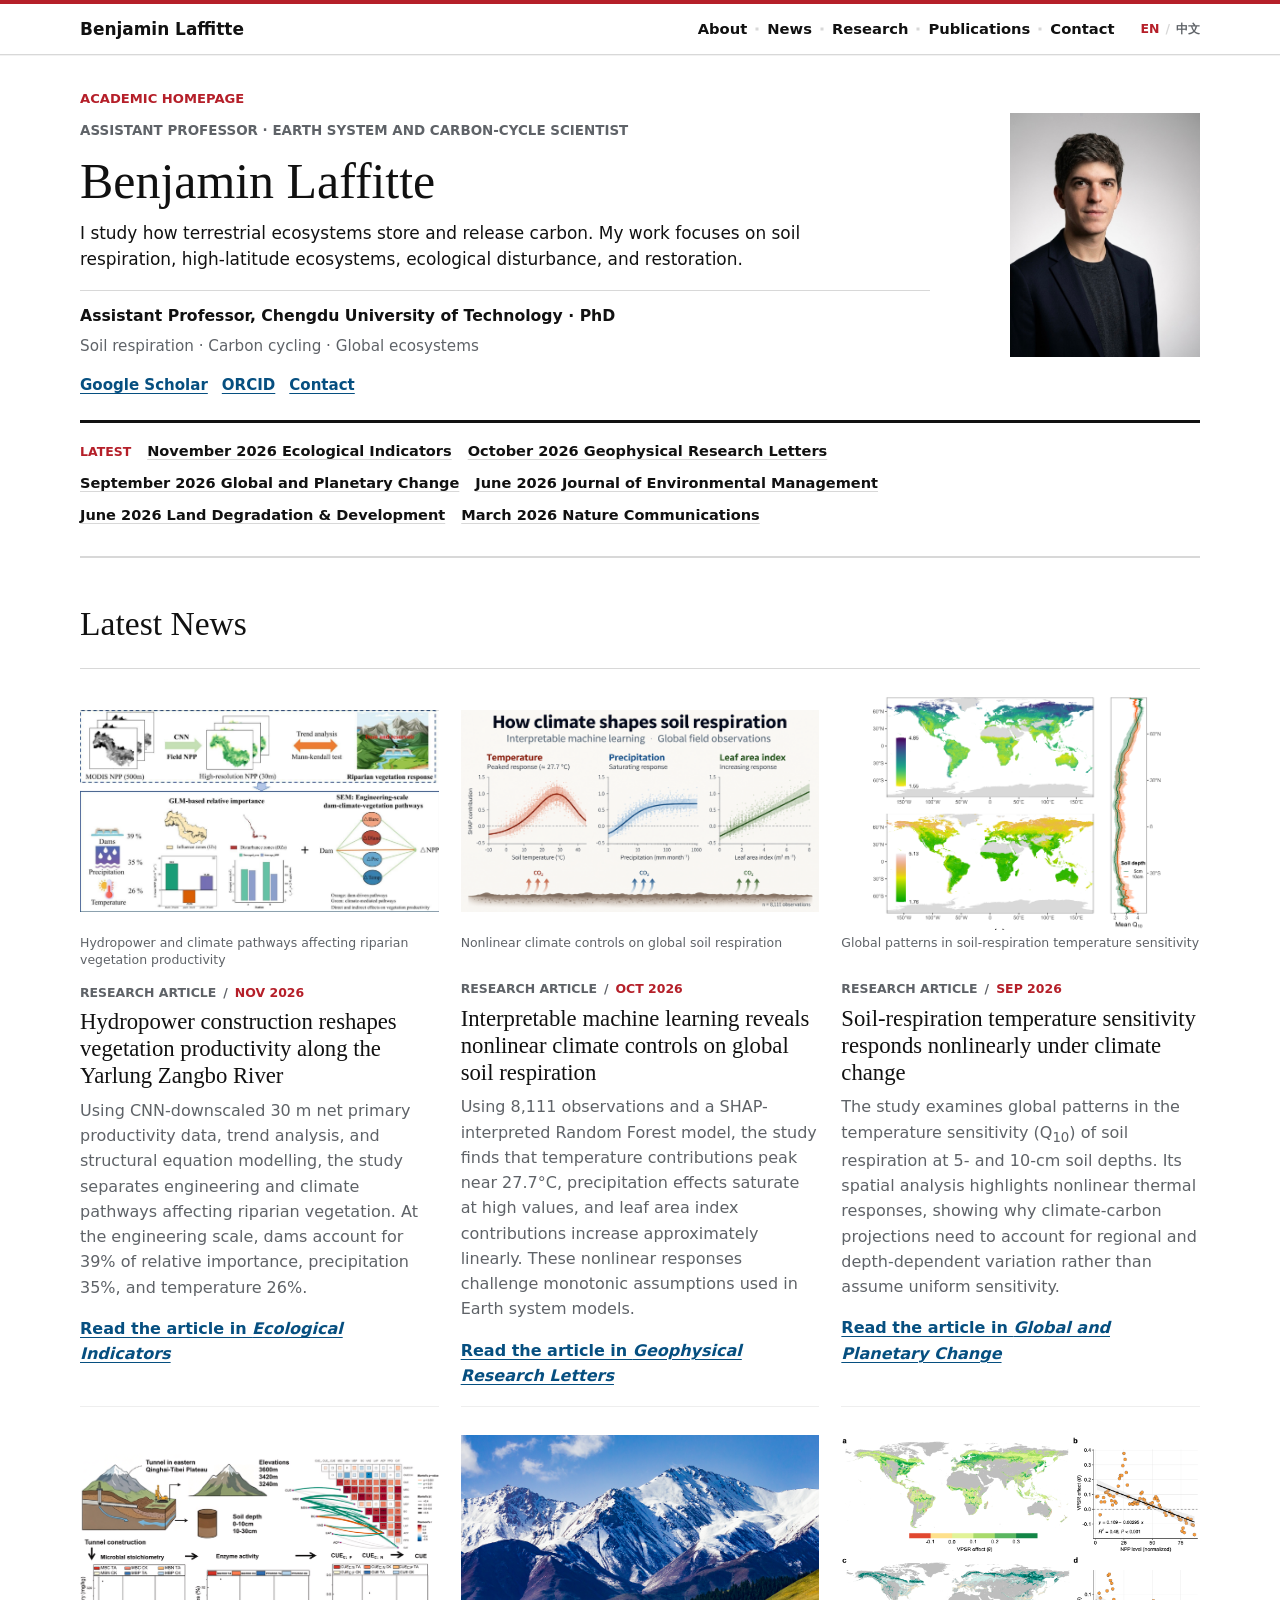
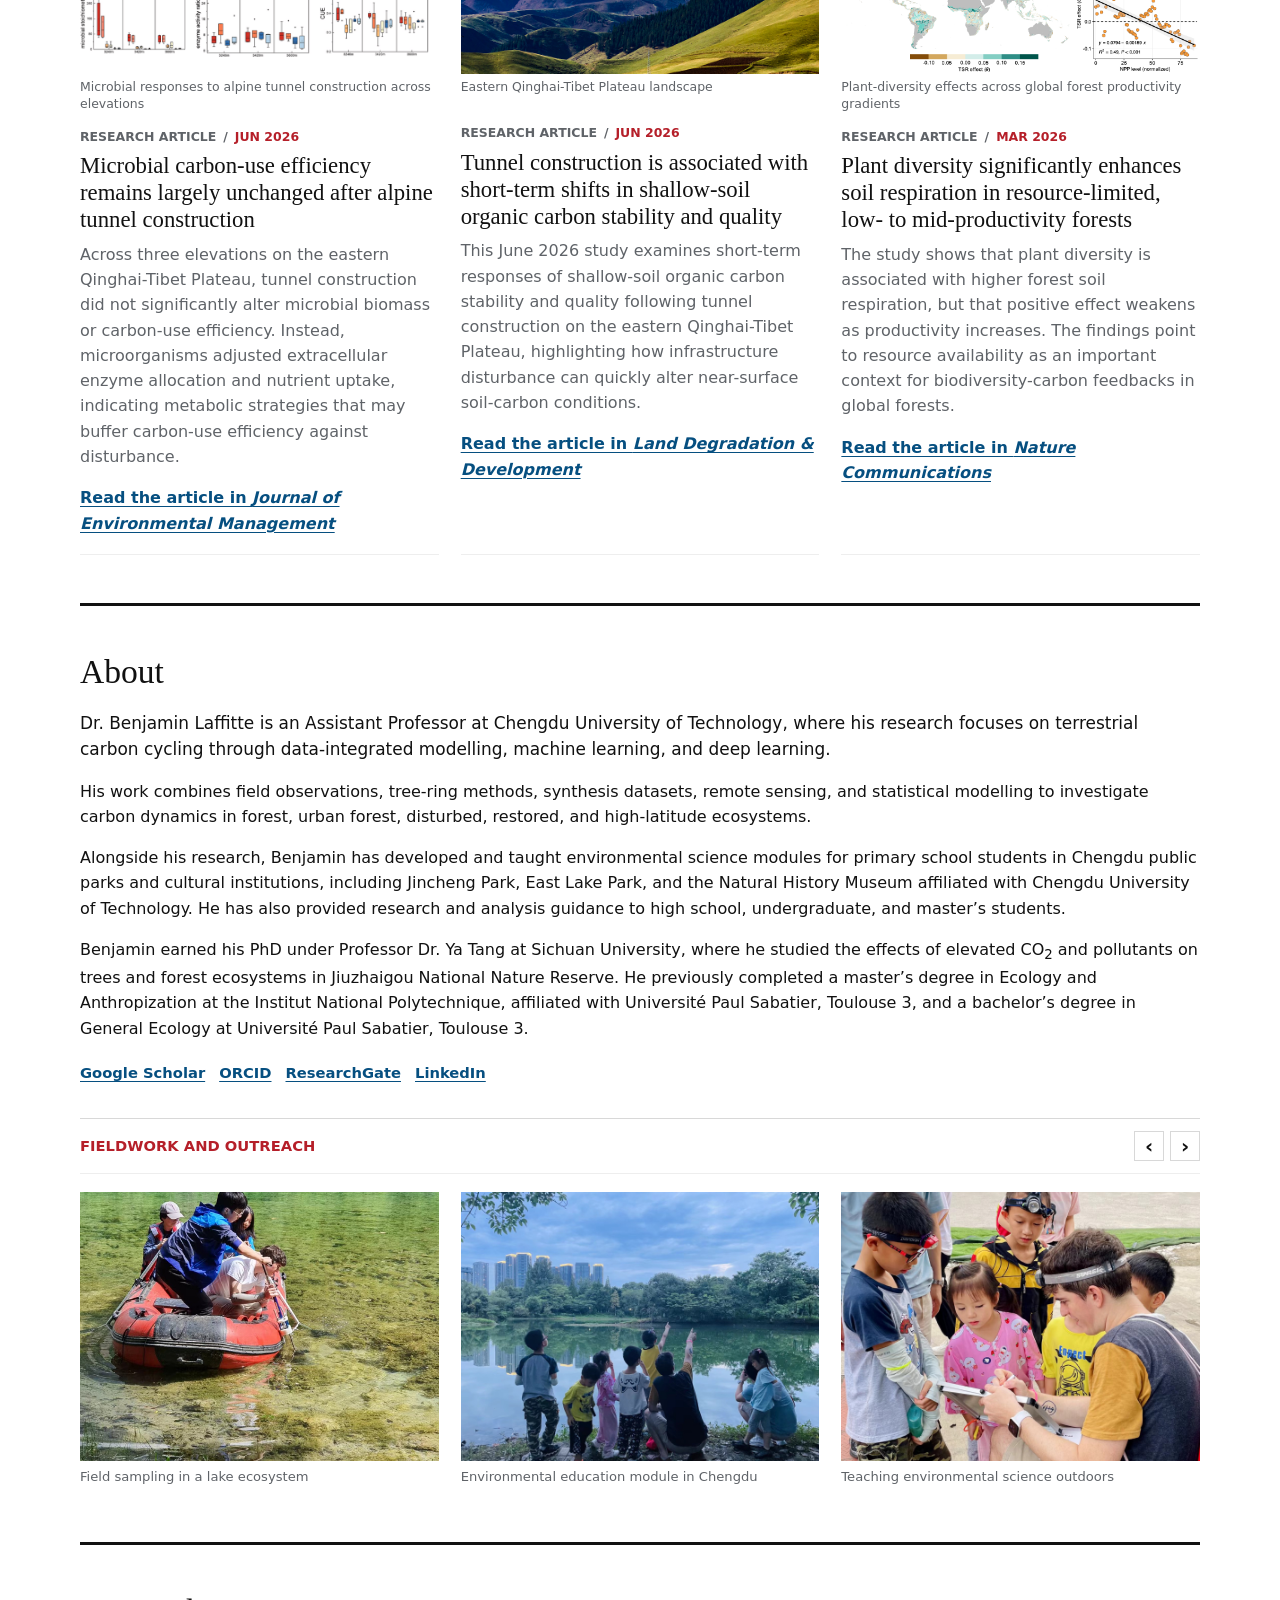
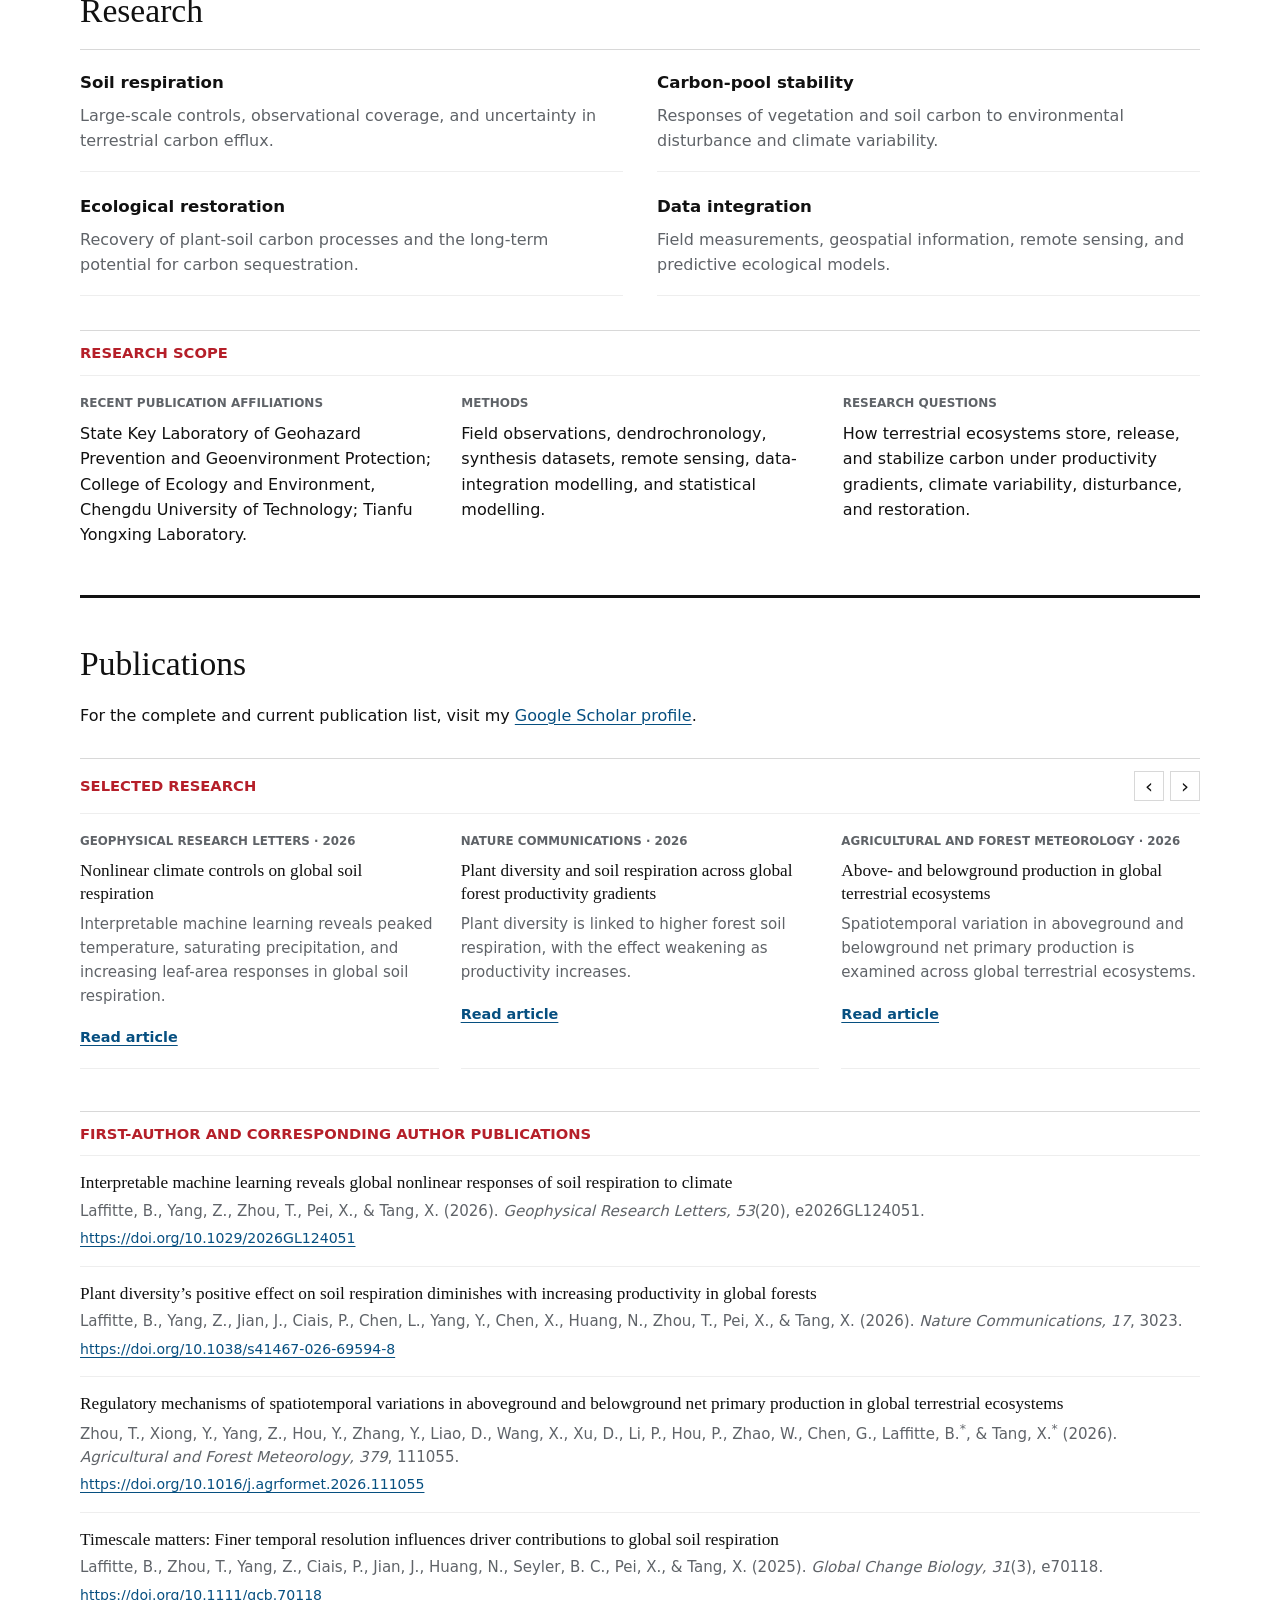
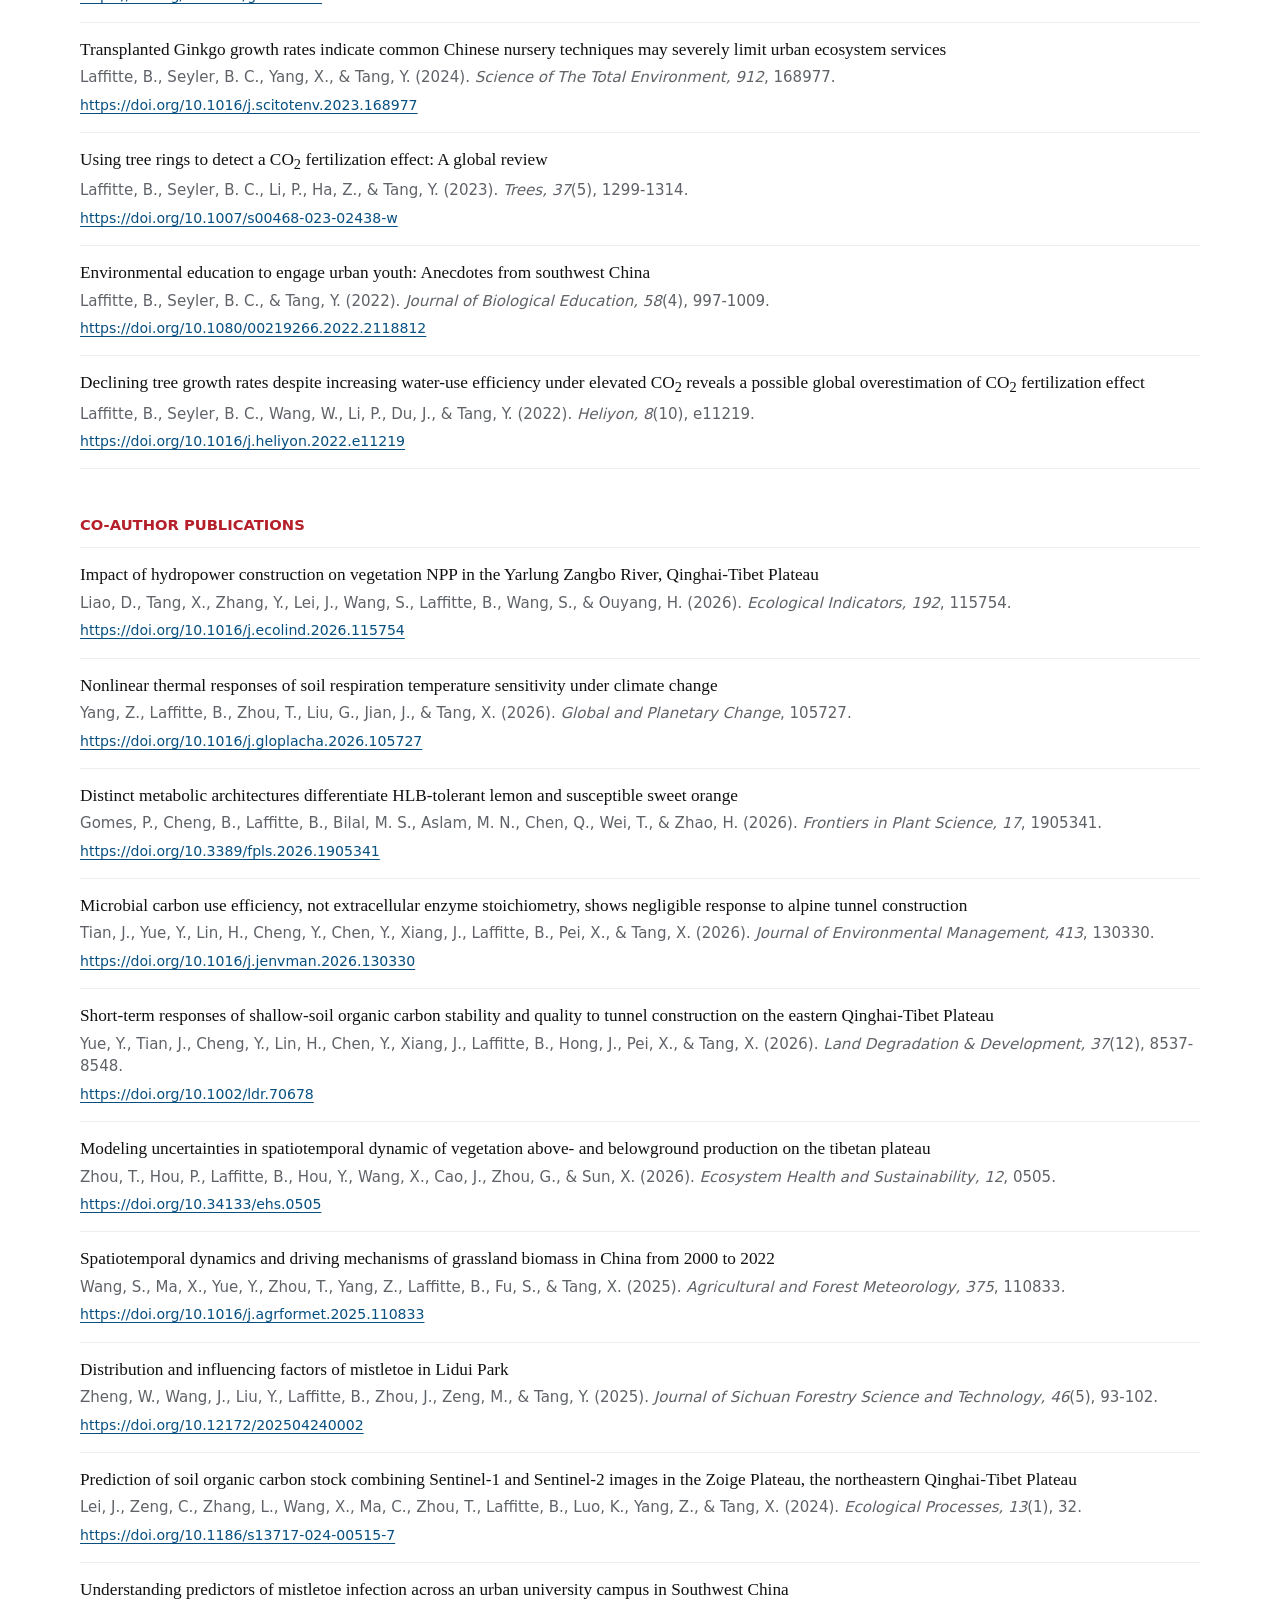
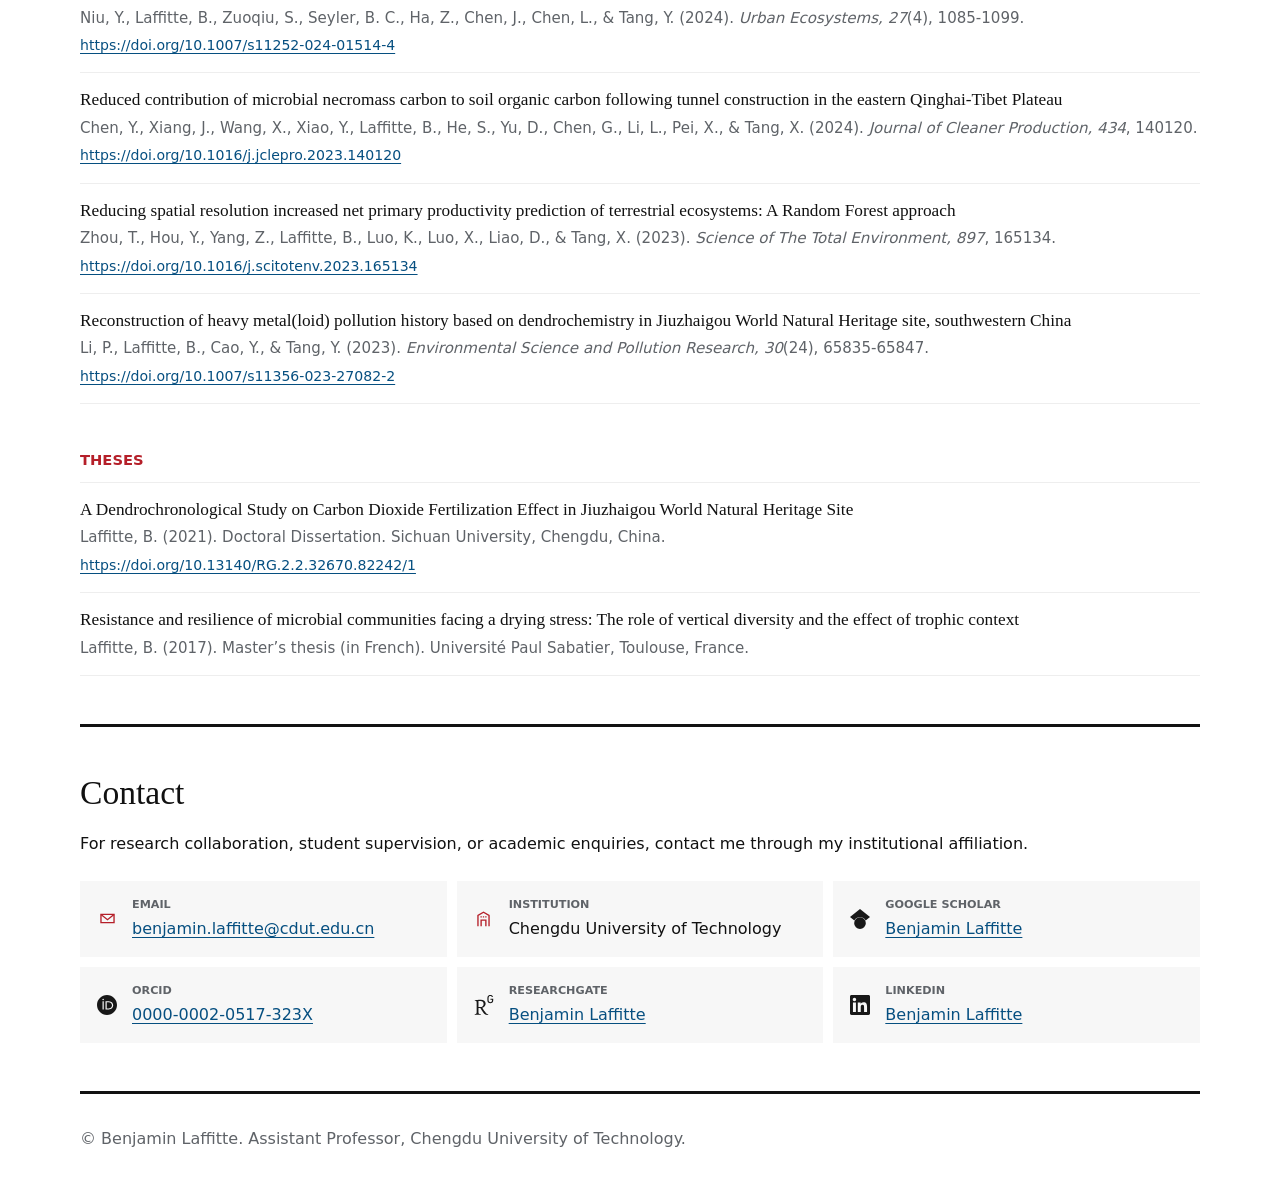
==== commit 5f254eb3: "Add hydropower vegetation publication" ====
--- a/index.html
+++ b/index.html
@@ -104,10 +104,12 @@
 
       <div class="latest-strip" aria-label="Latest highlights">
         <span>Latest</span>
+        <a href="https://doi.org/10.1016/j.ecolind.2026.115754" target="_blank" rel="noopener noreferrer">November 2026 Ecological Indicators</a>
         <a href="https://doi.org/10.1029/2026GL124051" target="_blank" rel="noopener noreferrer">October 2026 Geophysical Research Letters</a>
         <a href="https://doi.org/10.1016/j.gloplacha.2026.105727" target="_blank" rel="noopener noreferrer">September 2026 Global and Planetary Change</a>
         <a href="https://doi.org/10.1016/j.jenvman.2026.130330" target="_blank" rel="noopener noreferrer">June 2026 Journal of Environmental Management</a>
         <a href="https://doi.org/10.1002/ldr.70678" target="_blank" rel="noopener noreferrer">June 2026 Land Degradation &amp; Development</a>
+        <a href="https://doi.org/10.1038/s41467-026-69594-8" target="_blank" rel="noopener noreferrer">March 2026 Nature Communications</a>
       </div>
     </section>
 
@@ -116,6 +118,18 @@
         <h2 id="news-title">Latest News</h2>
 
         <div class="news-list">
+          <article class="news-item">
+            <figure class="news-figure research-figure">
+              <img src="assets/news/hydropower-vegetation-npp-yarlung-zangbo.png" alt="Graphical abstract showing high-resolution NPP mapping and dam, precipitation, and temperature pathways affecting riparian vegetation" width="3142" height="1772">
+              <figcaption>Hydropower and climate pathways affecting riparian vegetation productivity</figcaption>
+            </figure>
+            <div class="news-body">
+              <p class="news-meta"><span>Research Article</span><time datetime="2026-11">Nov 2026</time></p>
+              <h3>Hydropower construction reshapes vegetation productivity along the Yarlung Zangbo River</h3>
+              <p>Using CNN-downscaled 30 m net primary productivity data, trend analysis, and structural equation modelling, the study separates engineering and climate pathways affecting riparian vegetation. At the engineering scale, dams account for 39% of relative importance, precipitation 35%, and temperature 26%.</p>
+              <a href="https://doi.org/10.1016/j.ecolind.2026.115754" target="_blank" rel="noopener noreferrer">Read the article in <em>Ecological Indicators</em></a>
+            </div>
+          </article>
           <article class="news-item">
             <figure class="news-figure research-figure">
               <img src="assets/news/climate-shapes-soil-respiration.png" alt="Interpretable machine-learning response curves for the effects of temperature, precipitation, and leaf area index on soil respiration" width="1672" height="941">
@@ -174,18 +188,6 @@
               <h3>Plant diversity significantly enhances soil respiration in resource-limited, low- to mid-productivity forests</h3>
               <p>The study shows that plant diversity is associated with higher forest soil respiration, but that positive effect weakens as productivity increases. The findings point to resource availability as an important context for biodiversity-carbon feedbacks in global forests.</p>
               <a href="https://doi.org/10.1038/s41467-026-69594-8" target="_blank" rel="noopener noreferrer">Read the article in <em>Nature Communications</em></a>
-            </div>
-          </article>
-          <article class="news-item">
-            <figure class="news-figure research-figure">
-              <img src="assets/news/afm-net-primary-production.png" alt="Global maps of aboveground and belowground net primary production and their spatial trends" width="2082" height="976">
-              <figcaption>Global above- and belowground net primary production patterns</figcaption>
-            </figure>
-            <div class="news-body">
-              <p class="news-meta"><span>Research Article</span><time datetime="2026-03">Mar 2026</time></p>
-              <h3>Regulatory mechanisms shape above- and belowground production across global terrestrial ecosystems</h3>
-              <p>The article examines how aboveground and belowground net primary production vary across space and time in terrestrial ecosystems, focusing on the mechanisms that regulate those global patterns.</p>
-              <a href="https://doi.org/10.1016/j.agrformet.2026.111055" target="_blank" rel="noopener noreferrer">Read the article in <em>Agricultural and Forest Meteorology</em></a>
             </div>
           </article>
         </div>
@@ -313,6 +315,12 @@
             </div>
           </div>
           <div class="selected-list" data-selected-slider>
+            <article>
+              <span>Geophysical Research Letters · 2026</span>
+              <h4>Nonlinear climate controls on global soil respiration</h4>
+              <p>Interpretable machine learning reveals peaked temperature, saturating precipitation, and increasing leaf-area responses in global soil respiration.</p>
+              <a href="https://doi.org/10.1029/2026GL124051" target="_blank" rel="noopener noreferrer">Read article</a>
+            </article>
             <article>
               <span>Nature Communications · 2026</span>
               <h4>Plant diversity and soil respiration across global forest productivity gradients</h4>
@@ -357,6 +365,7 @@
         <section class="publication-group" aria-labelledby="coauthor-publications-title">
           <h3 id="coauthor-publications-title">Co-author publications</h3>
           <ol class="publication-list">
+            <li class="publication"><span class="publication-title">Impact of hydropower construction on vegetation NPP in the Yarlung Zangbo River, Qinghai-Tibet Plateau</span><span class="publication-meta">Liao, D., Tang, X., Zhang, Y., Lei, J., Wang, S., Laffitte, B., Wang, S., &amp; Ouyang, H. (2026). <em>Ecological Indicators, 192</em>, 115754.</span><a class="publication-link" href="https://doi.org/10.1016/j.ecolind.2026.115754" target="_blank" rel="noopener noreferrer">https://doi.org/10.1016/j.ecolind.2026.115754</a></li>
             <li class="publication"><span class="publication-title">Nonlinear thermal responses of soil respiration temperature sensitivity under climate change</span><span class="publication-meta">Yang, Z., Laffitte, B., Zhou, T., Liu, G., Jian, J., &amp; Tang, X. (2026). <em>Global and Planetary Change</em>, 105727.</span><a class="publication-link" href="https://doi.org/10.1016/j.gloplacha.2026.105727" target="_blank" rel="noopener noreferrer">https://doi.org/10.1016/j.gloplacha.2026.105727</a></li>
             <li class="publication"><span class="publication-title">Distinct metabolic architectures differentiate HLB-tolerant lemon and susceptible sweet orange</span><span class="publication-meta">Gomes, P., Cheng, B., Laffitte, B., Bilal, M. S., Aslam, M. N., Chen, Q., Wei, T., &amp; Zhao, H. (2026). <em>Frontiers in Plant Science, 17</em>, 1905341.</span><a class="publication-link" href="https://doi.org/10.3389/fpls.2026.1905341" target="_blank" rel="noopener noreferrer">https://doi.org/10.3389/fpls.2026.1905341</a></li>
             <li class="publication"><span class="publication-title">Microbial carbon use efficiency, not extracellular enzyme stoichiometry, shows negligible response to alpine tunnel construction</span><span class="publication-meta">Tian, J., Yue, Y., Lin, H., Cheng, Y., Chen, Y., Xiang, J., Laffitte, B., Pei, X., &amp; Tang, X. (2026). <em>Journal of Environmental Management, 413</em>, 130330.</span><a class="publication-link" href="https://doi.org/10.1016/j.jenvman.2026.130330" target="_blank" rel="noopener noreferrer">https://doi.org/10.1016/j.jenvman.2026.130330</a></li>
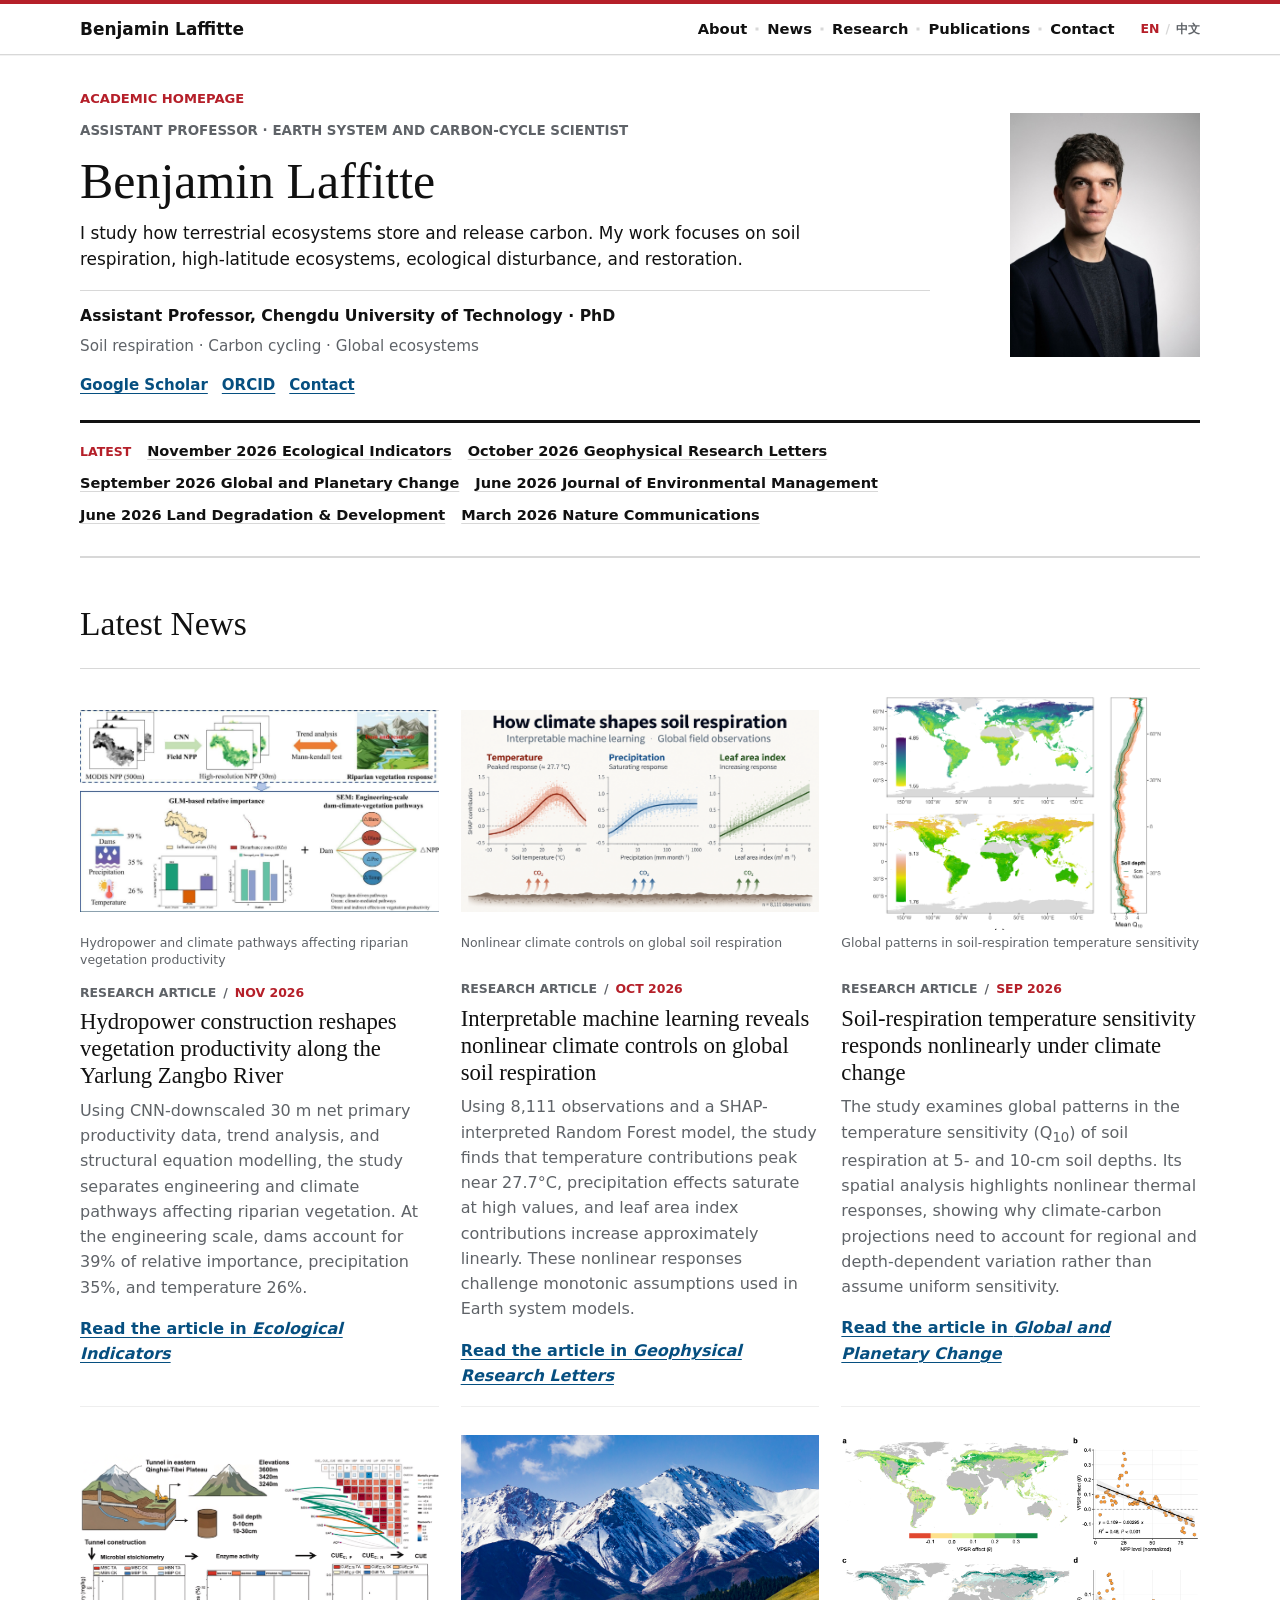
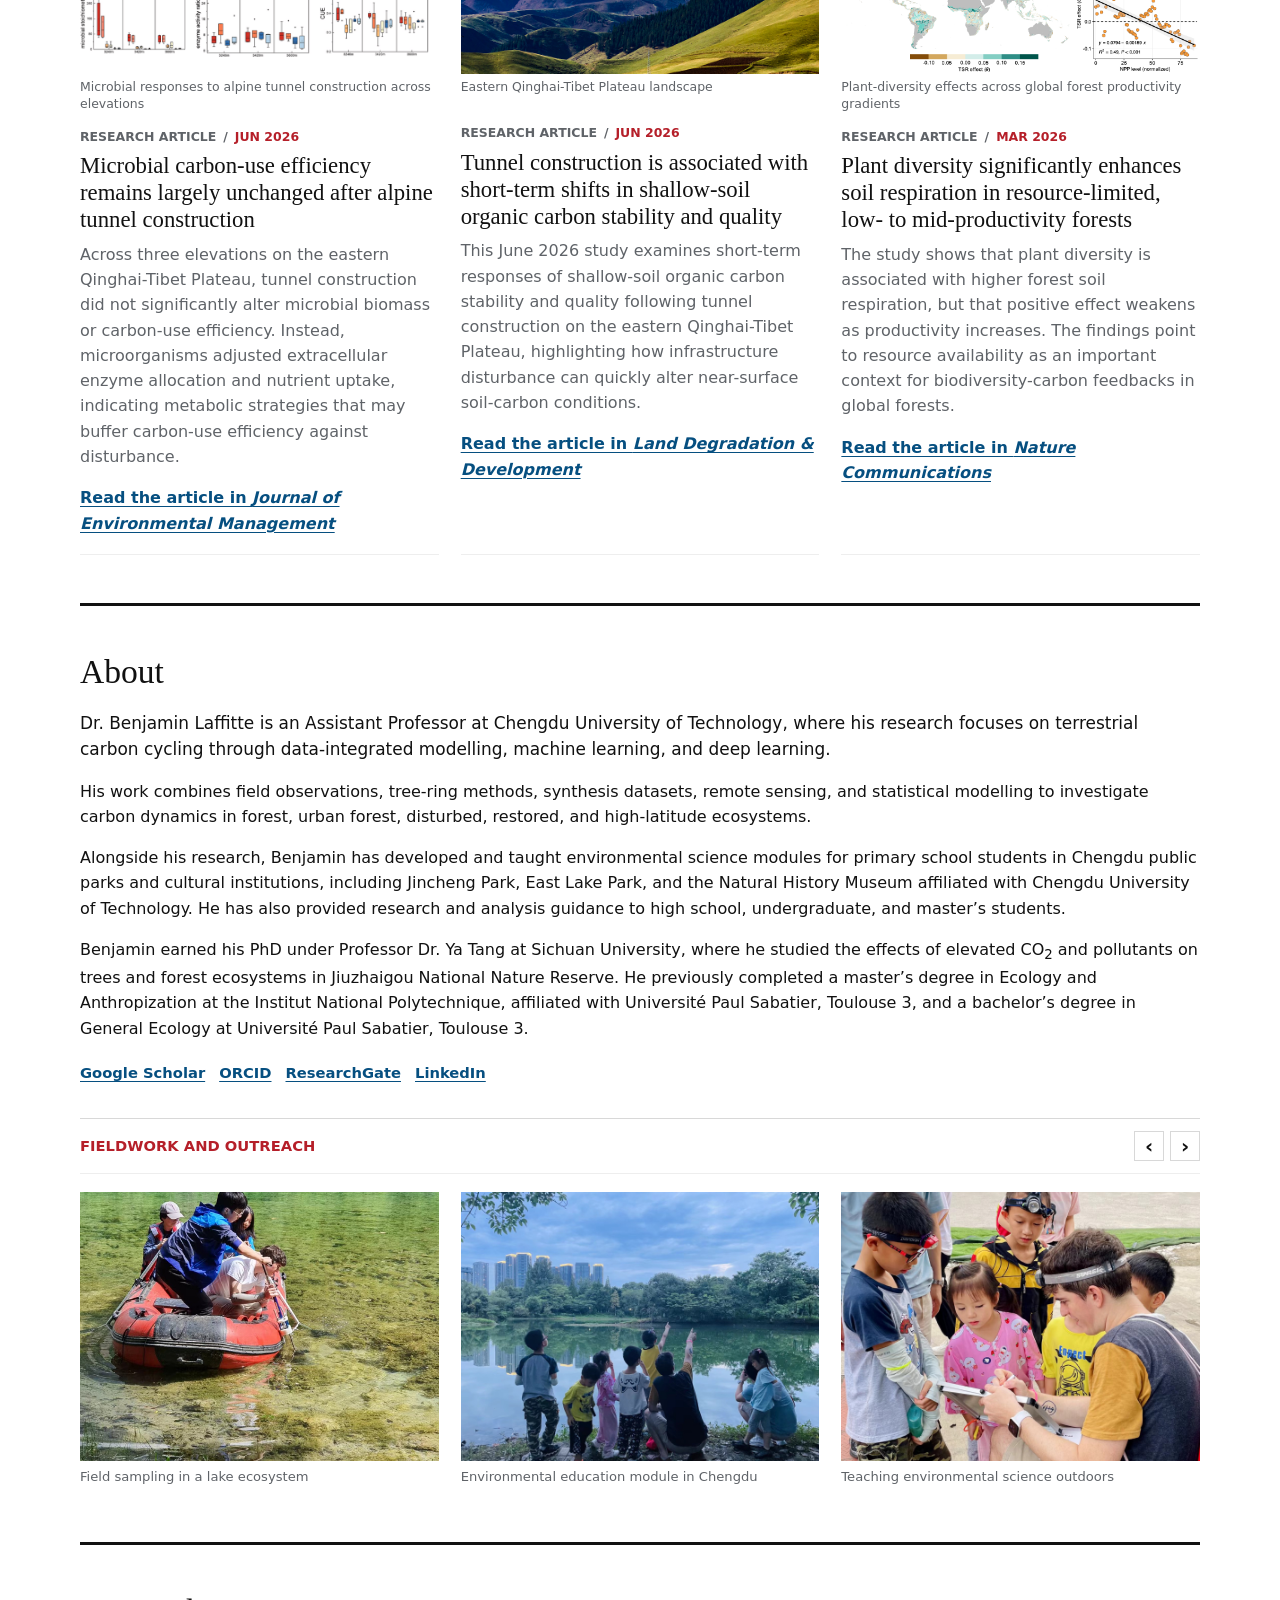
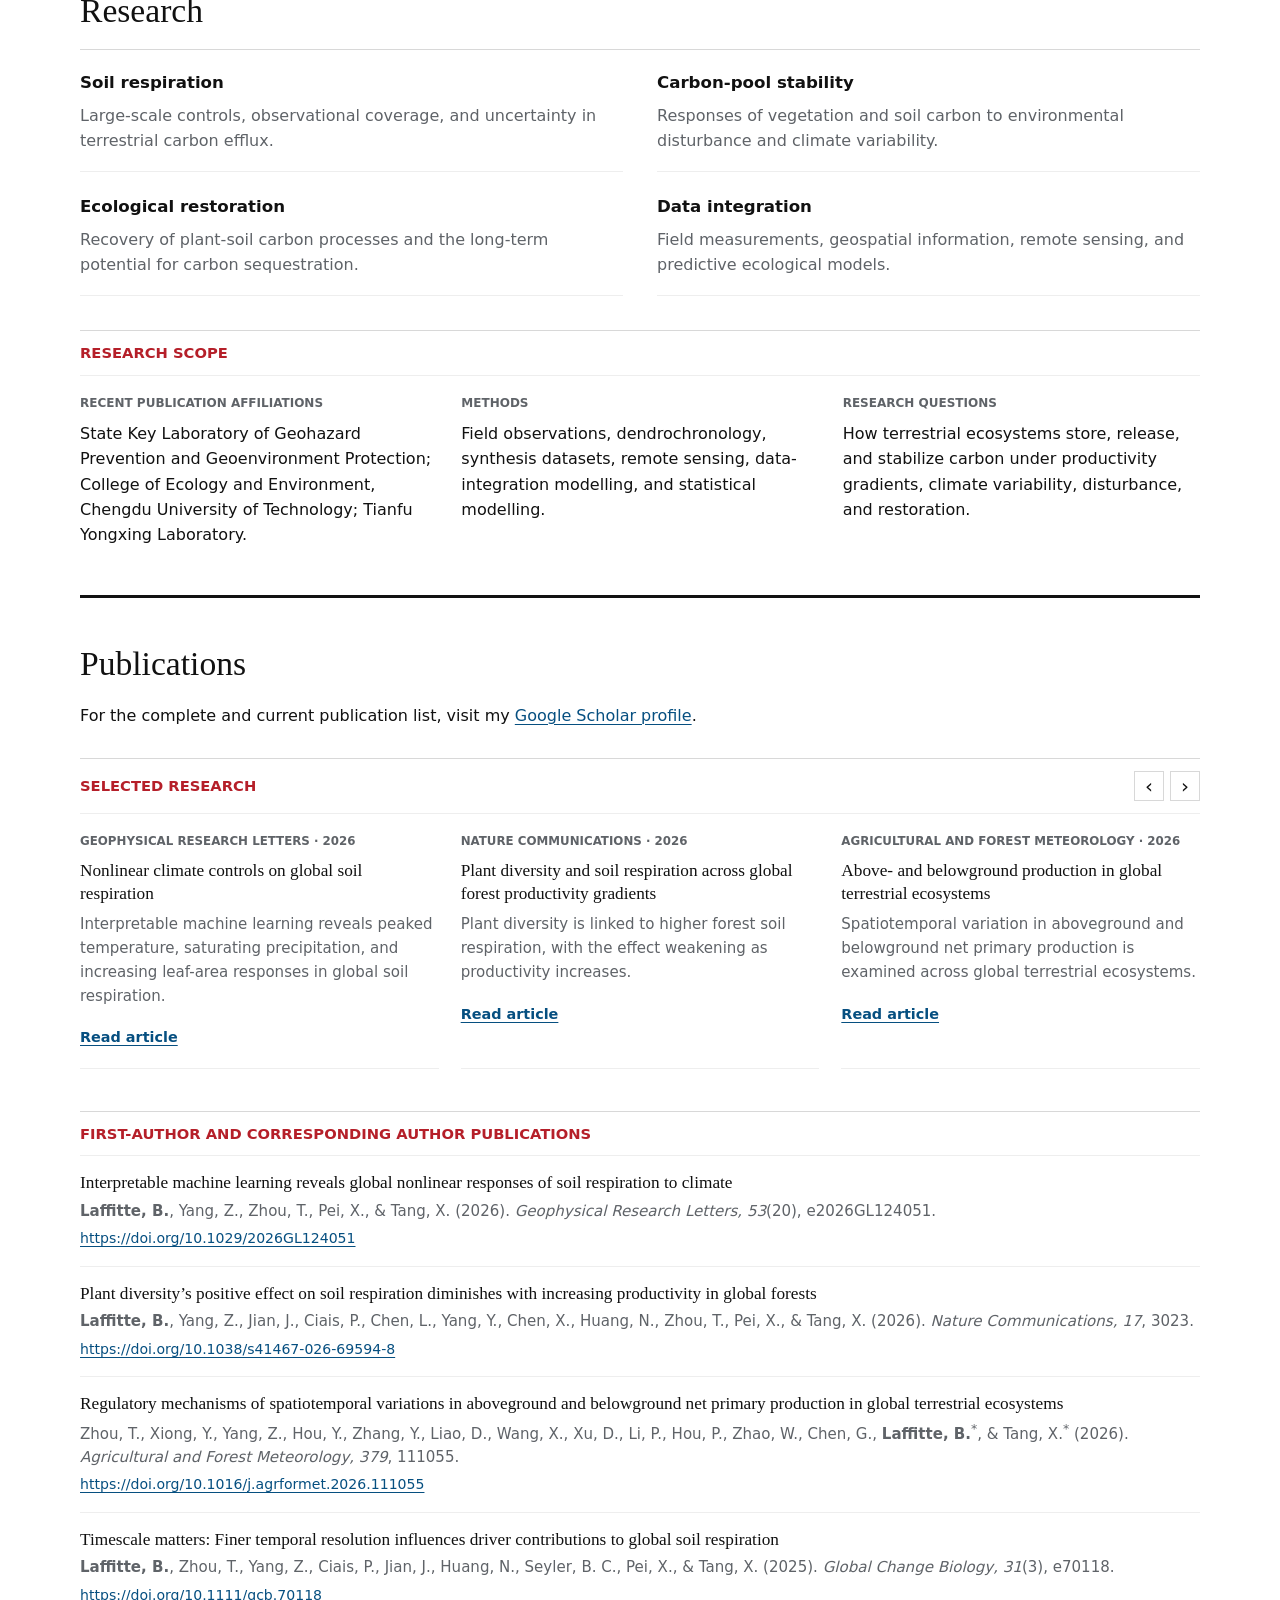
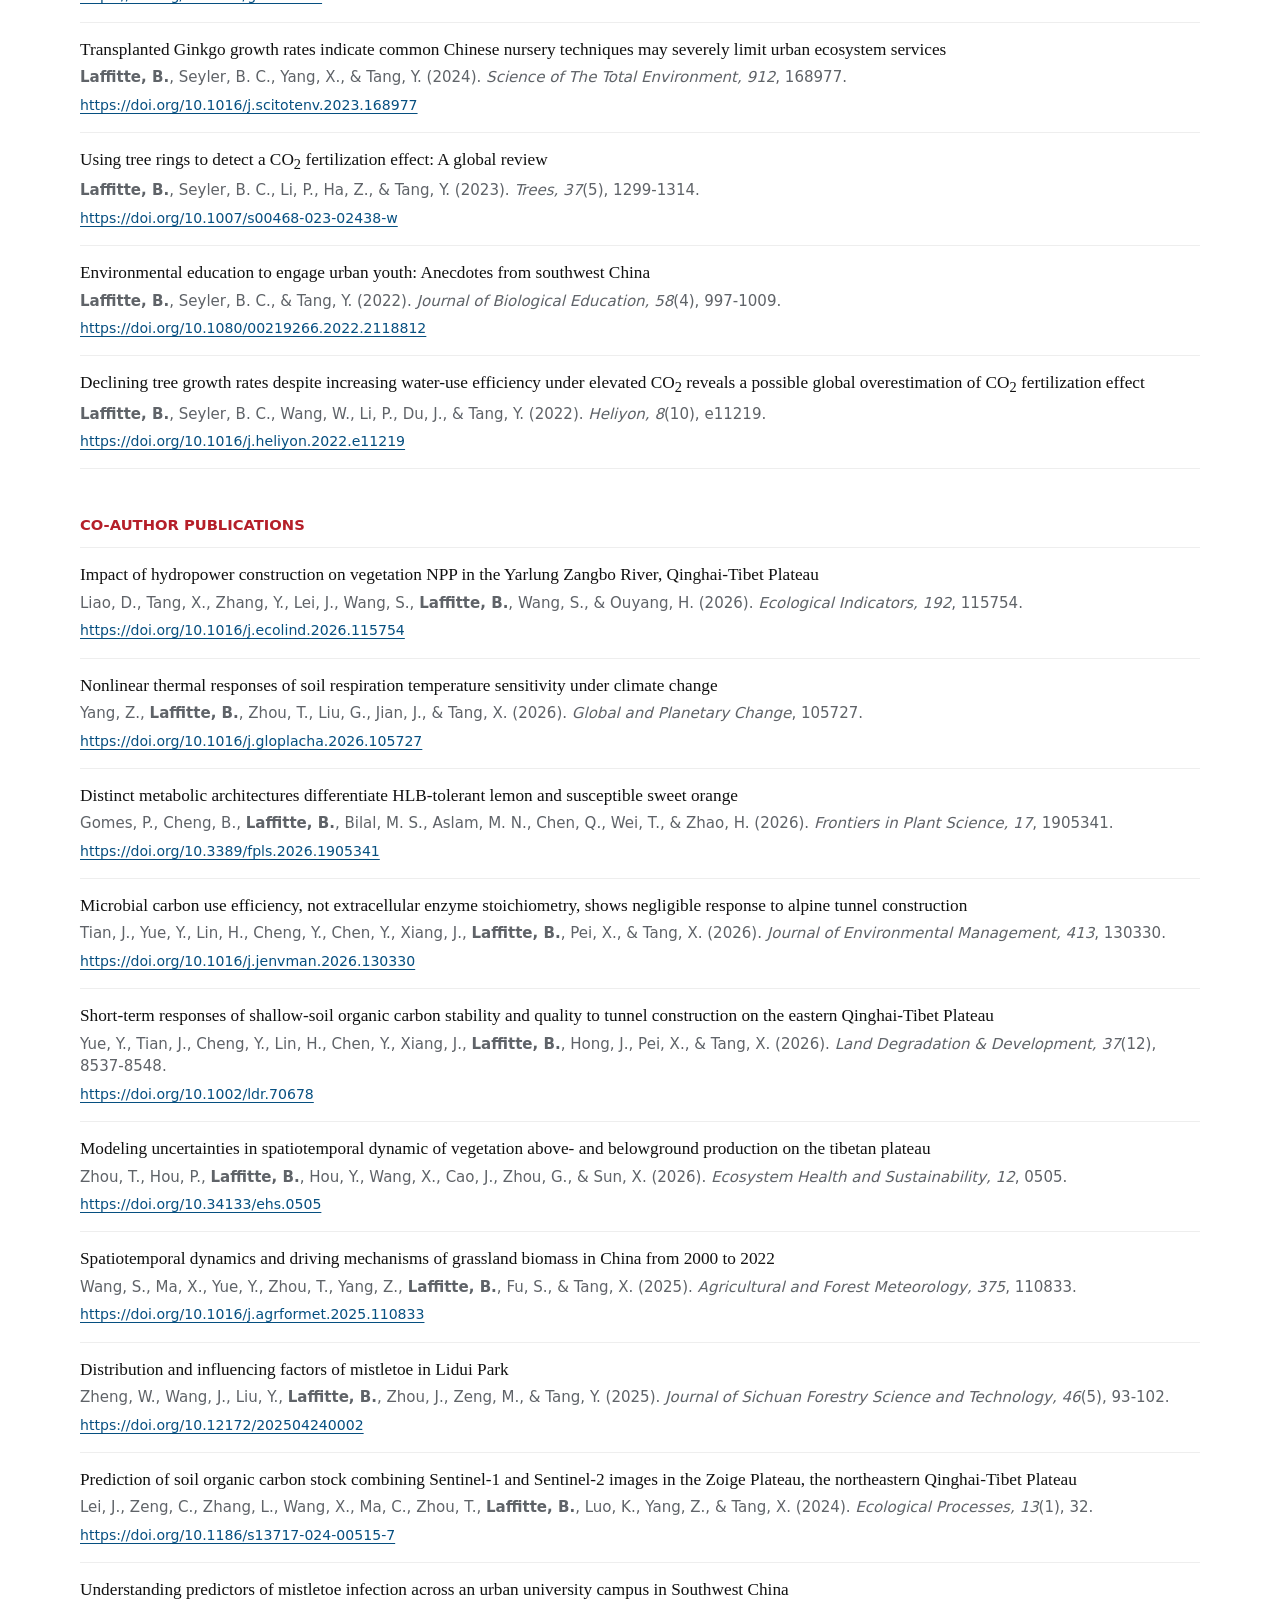
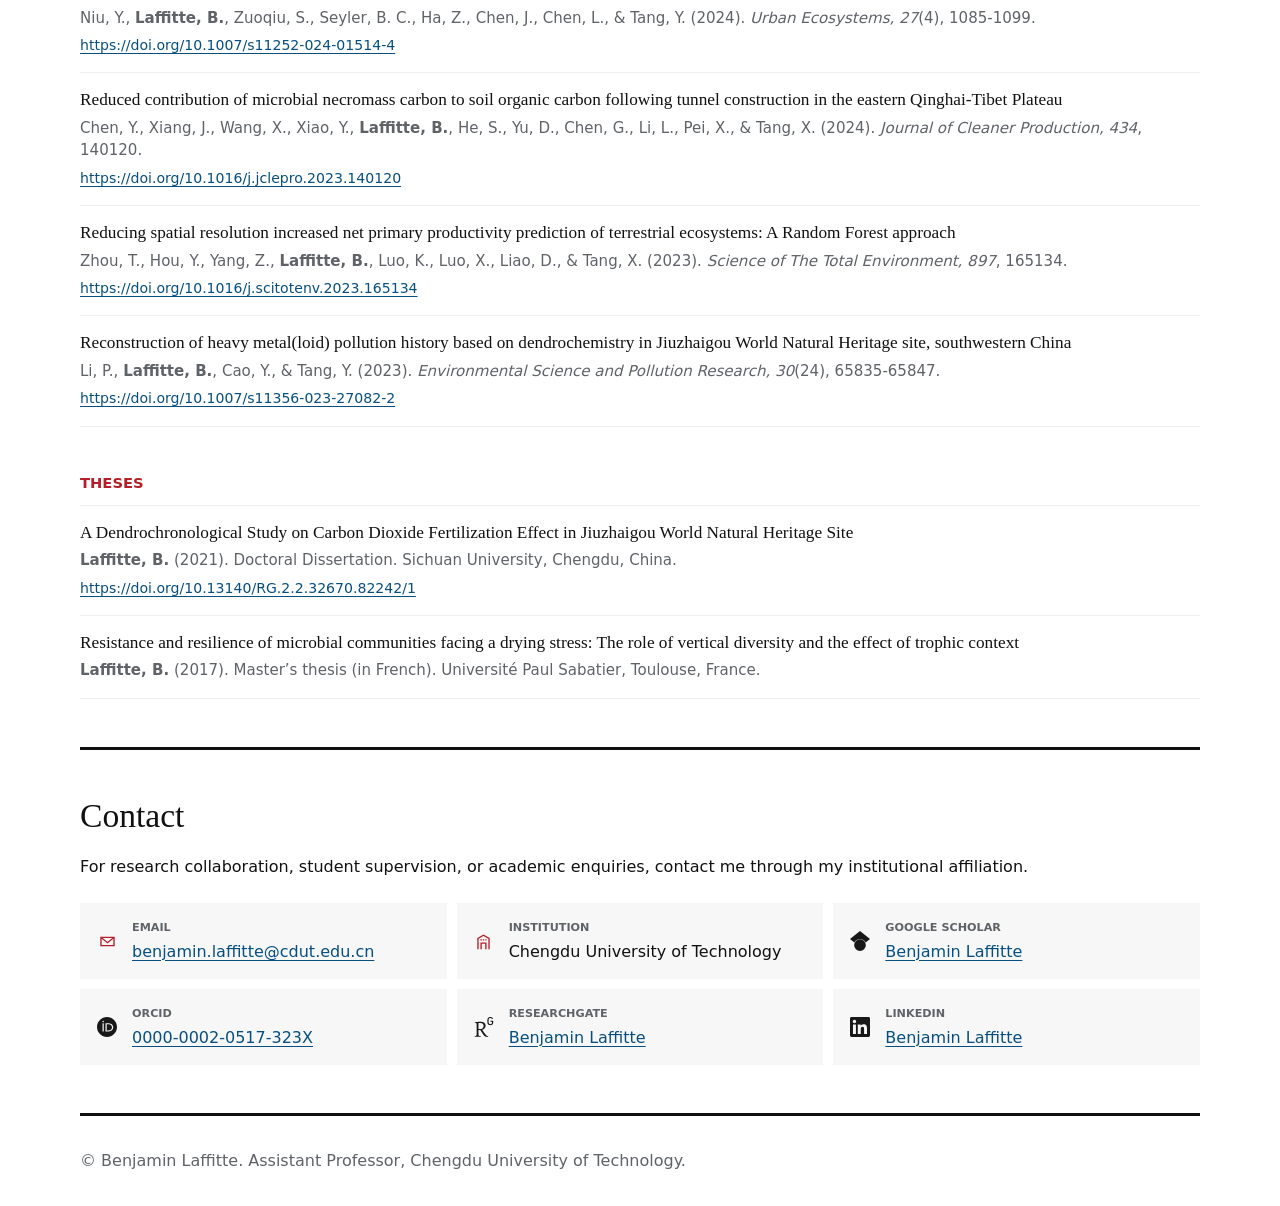
==== commit 588eade4: "Highlight author name in publications" ====
--- a/index.html
+++ b/index.html
@@ -351,41 +351,41 @@
         <section class="publication-group" aria-labelledby="first-author-publications-title">
           <h3 id="first-author-publications-title">First-author and corresponding author publications</h3>
           <ol class="publication-list">
-            <li class="publication"><span class="publication-title">Interpretable machine learning reveals global nonlinear responses of soil respiration to climate</span><span class="publication-meta">Laffitte, B., Yang, Z., Zhou, T., Pei, X., &amp; Tang, X. (2026). <em>Geophysical Research Letters, 53</em>(20), e2026GL124051.</span><a class="publication-link" href="https://doi.org/10.1029/2026GL124051" target="_blank" rel="noopener noreferrer">https://doi.org/10.1029/2026GL124051</a></li>
-            <li class="publication"><span class="publication-title">Plant diversity&rsquo;s positive effect on soil respiration diminishes with increasing productivity in global forests</span><span class="publication-meta">Laffitte, B., Yang, Z., Jian, J., Ciais, P., Chen, L., Yang, Y., Chen, X., Huang, N., Zhou, T., Pei, X., &amp; Tang, X. (2026). <em>Nature Communications, 17</em>, 3023.</span><a class="publication-link" href="https://doi.org/10.1038/s41467-026-69594-8" target="_blank" rel="noopener noreferrer">https://doi.org/10.1038/s41467-026-69594-8</a></li>
-            <li class="publication"><span class="publication-title">Regulatory mechanisms of spatiotemporal variations in aboveground and belowground net primary production in global terrestrial ecosystems</span><span class="publication-meta">Zhou, T., Xiong, Y., Yang, Z., Hou, Y., Zhang, Y., Liao, D., Wang, X., Xu, D., Li, P., Hou, P., Zhao, W., Chen, G., Laffitte, B.<sup>*</sup>, &amp; Tang, X.<sup>*</sup> (2026). <em>Agricultural and Forest Meteorology, 379</em>, 111055.</span><a class="publication-link" href="https://doi.org/10.1016/j.agrformet.2026.111055" target="_blank" rel="noopener noreferrer">https://doi.org/10.1016/j.agrformet.2026.111055</a></li>
-            <li class="publication"><span class="publication-title">Timescale matters: Finer temporal resolution influences driver contributions to global soil respiration</span><span class="publication-meta">Laffitte, B., Zhou, T., Yang, Z., Ciais, P., Jian, J., Huang, N., Seyler, B. C., Pei, X., &amp; Tang, X. (2025). <em>Global Change Biology, 31</em>(3), e70118.</span><a class="publication-link" href="https://doi.org/10.1111/gcb.70118" target="_blank" rel="noopener noreferrer">https://doi.org/10.1111/gcb.70118</a></li>
-            <li class="publication"><span class="publication-title">Transplanted Ginkgo growth rates indicate common Chinese nursery techniques may severely limit urban ecosystem services</span><span class="publication-meta">Laffitte, B., Seyler, B. C., Yang, X., &amp; Tang, Y. (2024). <em>Science of The Total Environment, 912</em>, 168977.</span><a class="publication-link" href="https://doi.org/10.1016/j.scitotenv.2023.168977" target="_blank" rel="noopener noreferrer">https://doi.org/10.1016/j.scitotenv.2023.168977</a></li>
-            <li class="publication"><span class="publication-title">Using tree rings to detect a CO<sub>2</sub> fertilization effect: A global review</span><span class="publication-meta">Laffitte, B., Seyler, B. C., Li, P., Ha, Z., &amp; Tang, Y. (2023). <em>Trees, 37</em>(5), 1299-1314.</span><a class="publication-link" href="https://doi.org/10.1007/s00468-023-02438-w" target="_blank" rel="noopener noreferrer">https://doi.org/10.1007/s00468-023-02438-w</a></li>
-            <li class="publication"><span class="publication-title">Environmental education to engage urban youth: Anecdotes from southwest China</span><span class="publication-meta">Laffitte, B., Seyler, B. C., &amp; Tang, Y. (2022). <em>Journal of Biological Education, 58</em>(4), 997-1009.</span><a class="publication-link" href="https://doi.org/10.1080/00219266.2022.2118812" target="_blank" rel="noopener noreferrer">https://doi.org/10.1080/00219266.2022.2118812</a></li>
-            <li class="publication"><span class="publication-title">Declining tree growth rates despite increasing water-use efficiency under elevated CO<sub>2</sub> reveals a possible global overestimation of CO<sub>2</sub> fertilization effect</span><span class="publication-meta">Laffitte, B., Seyler, B. C., Wang, W., Li, P., Du, J., &amp; Tang, Y. (2022). <em>Heliyon, 8</em>(10), e11219.</span><a class="publication-link" href="https://doi.org/10.1016/j.heliyon.2022.e11219" target="_blank" rel="noopener noreferrer">https://doi.org/10.1016/j.heliyon.2022.e11219</a></li>
+            <li class="publication"><span class="publication-title">Interpretable machine learning reveals global nonlinear responses of soil respiration to climate</span><span class="publication-meta"><strong>Laffitte, B.</strong>, Yang, Z., Zhou, T., Pei, X., &amp; Tang, X. (2026). <em>Geophysical Research Letters, 53</em>(20), e2026GL124051.</span><a class="publication-link" href="https://doi.org/10.1029/2026GL124051" target="_blank" rel="noopener noreferrer">https://doi.org/10.1029/2026GL124051</a></li>
+            <li class="publication"><span class="publication-title">Plant diversity&rsquo;s positive effect on soil respiration diminishes with increasing productivity in global forests</span><span class="publication-meta"><strong>Laffitte, B.</strong>, Yang, Z., Jian, J., Ciais, P., Chen, L., Yang, Y., Chen, X., Huang, N., Zhou, T., Pei, X., &amp; Tang, X. (2026). <em>Nature Communications, 17</em>, 3023.</span><a class="publication-link" href="https://doi.org/10.1038/s41467-026-69594-8" target="_blank" rel="noopener noreferrer">https://doi.org/10.1038/s41467-026-69594-8</a></li>
+            <li class="publication"><span class="publication-title">Regulatory mechanisms of spatiotemporal variations in aboveground and belowground net primary production in global terrestrial ecosystems</span><span class="publication-meta">Zhou, T., Xiong, Y., Yang, Z., Hou, Y., Zhang, Y., Liao, D., Wang, X., Xu, D., Li, P., Hou, P., Zhao, W., Chen, G., <strong>Laffitte, B.</strong><sup>*</sup>, &amp; Tang, X.<sup>*</sup> (2026). <em>Agricultural and Forest Meteorology, 379</em>, 111055.</span><a class="publication-link" href="https://doi.org/10.1016/j.agrformet.2026.111055" target="_blank" rel="noopener noreferrer">https://doi.org/10.1016/j.agrformet.2026.111055</a></li>
+            <li class="publication"><span class="publication-title">Timescale matters: Finer temporal resolution influences driver contributions to global soil respiration</span><span class="publication-meta"><strong>Laffitte, B.</strong>, Zhou, T., Yang, Z., Ciais, P., Jian, J., Huang, N., Seyler, B. C., Pei, X., &amp; Tang, X. (2025). <em>Global Change Biology, 31</em>(3), e70118.</span><a class="publication-link" href="https://doi.org/10.1111/gcb.70118" target="_blank" rel="noopener noreferrer">https://doi.org/10.1111/gcb.70118</a></li>
+            <li class="publication"><span class="publication-title">Transplanted Ginkgo growth rates indicate common Chinese nursery techniques may severely limit urban ecosystem services</span><span class="publication-meta"><strong>Laffitte, B.</strong>, Seyler, B. C., Yang, X., &amp; Tang, Y. (2024). <em>Science of The Total Environment, 912</em>, 168977.</span><a class="publication-link" href="https://doi.org/10.1016/j.scitotenv.2023.168977" target="_blank" rel="noopener noreferrer">https://doi.org/10.1016/j.scitotenv.2023.168977</a></li>
+            <li class="publication"><span class="publication-title">Using tree rings to detect a CO<sub>2</sub> fertilization effect: A global review</span><span class="publication-meta"><strong>Laffitte, B.</strong>, Seyler, B. C., Li, P., Ha, Z., &amp; Tang, Y. (2023). <em>Trees, 37</em>(5), 1299-1314.</span><a class="publication-link" href="https://doi.org/10.1007/s00468-023-02438-w" target="_blank" rel="noopener noreferrer">https://doi.org/10.1007/s00468-023-02438-w</a></li>
+            <li class="publication"><span class="publication-title">Environmental education to engage urban youth: Anecdotes from southwest China</span><span class="publication-meta"><strong>Laffitte, B.</strong>, Seyler, B. C., &amp; Tang, Y. (2022). <em>Journal of Biological Education, 58</em>(4), 997-1009.</span><a class="publication-link" href="https://doi.org/10.1080/00219266.2022.2118812" target="_blank" rel="noopener noreferrer">https://doi.org/10.1080/00219266.2022.2118812</a></li>
+            <li class="publication"><span class="publication-title">Declining tree growth rates despite increasing water-use efficiency under elevated CO<sub>2</sub> reveals a possible global overestimation of CO<sub>2</sub> fertilization effect</span><span class="publication-meta"><strong>Laffitte, B.</strong>, Seyler, B. C., Wang, W., Li, P., Du, J., &amp; Tang, Y. (2022). <em>Heliyon, 8</em>(10), e11219.</span><a class="publication-link" href="https://doi.org/10.1016/j.heliyon.2022.e11219" target="_blank" rel="noopener noreferrer">https://doi.org/10.1016/j.heliyon.2022.e11219</a></li>
           </ol>
         </section>
 
         <section class="publication-group" aria-labelledby="coauthor-publications-title">
           <h3 id="coauthor-publications-title">Co-author publications</h3>
           <ol class="publication-list">
-            <li class="publication"><span class="publication-title">Impact of hydropower construction on vegetation NPP in the Yarlung Zangbo River, Qinghai-Tibet Plateau</span><span class="publication-meta">Liao, D., Tang, X., Zhang, Y., Lei, J., Wang, S., Laffitte, B., Wang, S., &amp; Ouyang, H. (2026). <em>Ecological Indicators, 192</em>, 115754.</span><a class="publication-link" href="https://doi.org/10.1016/j.ecolind.2026.115754" target="_blank" rel="noopener noreferrer">https://doi.org/10.1016/j.ecolind.2026.115754</a></li>
-            <li class="publication"><span class="publication-title">Nonlinear thermal responses of soil respiration temperature sensitivity under climate change</span><span class="publication-meta">Yang, Z., Laffitte, B., Zhou, T., Liu, G., Jian, J., &amp; Tang, X. (2026). <em>Global and Planetary Change</em>, 105727.</span><a class="publication-link" href="https://doi.org/10.1016/j.gloplacha.2026.105727" target="_blank" rel="noopener noreferrer">https://doi.org/10.1016/j.gloplacha.2026.105727</a></li>
-            <li class="publication"><span class="publication-title">Distinct metabolic architectures differentiate HLB-tolerant lemon and susceptible sweet orange</span><span class="publication-meta">Gomes, P., Cheng, B., Laffitte, B., Bilal, M. S., Aslam, M. N., Chen, Q., Wei, T., &amp; Zhao, H. (2026). <em>Frontiers in Plant Science, 17</em>, 1905341.</span><a class="publication-link" href="https://doi.org/10.3389/fpls.2026.1905341" target="_blank" rel="noopener noreferrer">https://doi.org/10.3389/fpls.2026.1905341</a></li>
-            <li class="publication"><span class="publication-title">Microbial carbon use efficiency, not extracellular enzyme stoichiometry, shows negligible response to alpine tunnel construction</span><span class="publication-meta">Tian, J., Yue, Y., Lin, H., Cheng, Y., Chen, Y., Xiang, J., Laffitte, B., Pei, X., &amp; Tang, X. (2026). <em>Journal of Environmental Management, 413</em>, 130330.</span><a class="publication-link" href="https://doi.org/10.1016/j.jenvman.2026.130330" target="_blank" rel="noopener noreferrer">https://doi.org/10.1016/j.jenvman.2026.130330</a></li>
-            <li class="publication"><span class="publication-title">Short-term responses of shallow-soil organic carbon stability and quality to tunnel construction on the eastern Qinghai-Tibet Plateau</span><span class="publication-meta">Yue, Y., Tian, J., Cheng, Y., Lin, H., Chen, Y., Xiang, J., Laffitte, B., Hong, J., Pei, X., &amp; Tang, X. (2026). <em>Land Degradation &amp; Development, 37</em>(12), 8537-8548.</span><a class="publication-link" href="https://doi.org/10.1002/ldr.70678" target="_blank" rel="noopener noreferrer">https://doi.org/10.1002/ldr.70678</a></li>
-            <li class="publication"><span class="publication-title">Modeling uncertainties in spatiotemporal dynamic of vegetation above- and belowground production on the tibetan plateau</span><span class="publication-meta">Zhou, T., Hou, P., Laffitte, B., Hou, Y., Wang, X., Cao, J., Zhou, G., &amp; Sun, X. (2026). <em>Ecosystem Health and Sustainability, 12</em>, 0505.</span><a class="publication-link" href="https://doi.org/10.34133/ehs.0505" target="_blank" rel="noopener noreferrer">https://doi.org/10.34133/ehs.0505</a></li>
-            <li class="publication"><span class="publication-title">Spatiotemporal dynamics and driving mechanisms of grassland biomass in China from 2000 to 2022</span><span class="publication-meta">Wang, S., Ma, X., Yue, Y., Zhou, T., Yang, Z., Laffitte, B., Fu, S., &amp; Tang, X. (2025). <em>Agricultural and Forest Meteorology, 375</em>, 110833.</span><a class="publication-link" href="https://doi.org/10.1016/j.agrformet.2025.110833" target="_blank" rel="noopener noreferrer">https://doi.org/10.1016/j.agrformet.2025.110833</a></li>
-            <li class="publication"><span class="publication-title">Distribution and influencing factors of mistletoe in Lidui Park</span><span class="publication-meta">Zheng, W., Wang, J., Liu, Y., Laffitte, B., Zhou, J., Zeng, M., &amp; Tang, Y. (2025). <em>Journal of Sichuan Forestry Science and Technology, 46</em>(5), 93-102.</span><a class="publication-link" href="https://doi.org/10.12172/202504240002" target="_blank" rel="noopener noreferrer">https://doi.org/10.12172/202504240002</a></li>
-            <li class="publication"><span class="publication-title">Prediction of soil organic carbon stock combining Sentinel-1 and Sentinel-2 images in the Zoige Plateau, the northeastern Qinghai-Tibet Plateau</span><span class="publication-meta">Lei, J., Zeng, C., Zhang, L., Wang, X., Ma, C., Zhou, T., Laffitte, B., Luo, K., Yang, Z., &amp; Tang, X. (2024). <em>Ecological Processes, 13</em>(1), 32.</span><a class="publication-link" href="https://doi.org/10.1186/s13717-024-00515-7" target="_blank" rel="noopener noreferrer">https://doi.org/10.1186/s13717-024-00515-7</a></li>
-            <li class="publication"><span class="publication-title">Understanding predictors of mistletoe infection across an urban university campus in Southwest China</span><span class="publication-meta">Niu, Y., Laffitte, B., Zuoqiu, S., Seyler, B. C., Ha, Z., Chen, J., Chen, L., &amp; Tang, Y. (2024). <em>Urban Ecosystems, 27</em>(4), 1085-1099.</span><a class="publication-link" href="https://doi.org/10.1007/s11252-024-01514-4" target="_blank" rel="noopener noreferrer">https://doi.org/10.1007/s11252-024-01514-4</a></li>
-            <li class="publication"><span class="publication-title">Reduced contribution of microbial necromass carbon to soil organic carbon following tunnel construction in the eastern Qinghai-Tibet Plateau</span><span class="publication-meta">Chen, Y., Xiang, J., Wang, X., Xiao, Y., Laffitte, B., He, S., Yu, D., Chen, G., Li, L., Pei, X., &amp; Tang, X. (2024). <em>Journal of Cleaner Production, 434</em>, 140120.</span><a class="publication-link" href="https://doi.org/10.1016/j.jclepro.2023.140120" target="_blank" rel="noopener noreferrer">https://doi.org/10.1016/j.jclepro.2023.140120</a></li>
-            <li class="publication"><span class="publication-title">Reducing spatial resolution increased net primary productivity prediction of terrestrial ecosystems: A Random Forest approach</span><span class="publication-meta">Zhou, T., Hou, Y., Yang, Z., Laffitte, B., Luo, K., Luo, X., Liao, D., &amp; Tang, X. (2023). <em>Science of The Total Environment, 897</em>, 165134.</span><a class="publication-link" href="https://doi.org/10.1016/j.scitotenv.2023.165134" target="_blank" rel="noopener noreferrer">https://doi.org/10.1016/j.scitotenv.2023.165134</a></li>
-            <li class="publication"><span class="publication-title">Reconstruction of heavy metal(loid) pollution history based on dendrochemistry in Jiuzhaigou World Natural Heritage site, southwestern China</span><span class="publication-meta">Li, P., Laffitte, B., Cao, Y., &amp; Tang, Y. (2023). <em>Environmental Science and Pollution Research, 30</em>(24), 65835-65847.</span><a class="publication-link" href="https://doi.org/10.1007/s11356-023-27082-2" target="_blank" rel="noopener noreferrer">https://doi.org/10.1007/s11356-023-27082-2</a></li>
+            <li class="publication"><span class="publication-title">Impact of hydropower construction on vegetation NPP in the Yarlung Zangbo River, Qinghai-Tibet Plateau</span><span class="publication-meta">Liao, D., Tang, X., Zhang, Y., Lei, J., Wang, S., <strong>Laffitte, B.</strong>, Wang, S., &amp; Ouyang, H. (2026). <em>Ecological Indicators, 192</em>, 115754.</span><a class="publication-link" href="https://doi.org/10.1016/j.ecolind.2026.115754" target="_blank" rel="noopener noreferrer">https://doi.org/10.1016/j.ecolind.2026.115754</a></li>
+            <li class="publication"><span class="publication-title">Nonlinear thermal responses of soil respiration temperature sensitivity under climate change</span><span class="publication-meta">Yang, Z., <strong>Laffitte, B.</strong>, Zhou, T., Liu, G., Jian, J., &amp; Tang, X. (2026). <em>Global and Planetary Change</em>, 105727.</span><a class="publication-link" href="https://doi.org/10.1016/j.gloplacha.2026.105727" target="_blank" rel="noopener noreferrer">https://doi.org/10.1016/j.gloplacha.2026.105727</a></li>
+            <li class="publication"><span class="publication-title">Distinct metabolic architectures differentiate HLB-tolerant lemon and susceptible sweet orange</span><span class="publication-meta">Gomes, P., Cheng, B., <strong>Laffitte, B.</strong>, Bilal, M. S., Aslam, M. N., Chen, Q., Wei, T., &amp; Zhao, H. (2026). <em>Frontiers in Plant Science, 17</em>, 1905341.</span><a class="publication-link" href="https://doi.org/10.3389/fpls.2026.1905341" target="_blank" rel="noopener noreferrer">https://doi.org/10.3389/fpls.2026.1905341</a></li>
+            <li class="publication"><span class="publication-title">Microbial carbon use efficiency, not extracellular enzyme stoichiometry, shows negligible response to alpine tunnel construction</span><span class="publication-meta">Tian, J., Yue, Y., Lin, H., Cheng, Y., Chen, Y., Xiang, J., <strong>Laffitte, B.</strong>, Pei, X., &amp; Tang, X. (2026). <em>Journal of Environmental Management, 413</em>, 130330.</span><a class="publication-link" href="https://doi.org/10.1016/j.jenvman.2026.130330" target="_blank" rel="noopener noreferrer">https://doi.org/10.1016/j.jenvman.2026.130330</a></li>
+            <li class="publication"><span class="publication-title">Short-term responses of shallow-soil organic carbon stability and quality to tunnel construction on the eastern Qinghai-Tibet Plateau</span><span class="publication-meta">Yue, Y., Tian, J., Cheng, Y., Lin, H., Chen, Y., Xiang, J., <strong>Laffitte, B.</strong>, Hong, J., Pei, X., &amp; Tang, X. (2026). <em>Land Degradation &amp; Development, 37</em>(12), 8537-8548.</span><a class="publication-link" href="https://doi.org/10.1002/ldr.70678" target="_blank" rel="noopener noreferrer">https://doi.org/10.1002/ldr.70678</a></li>
+            <li class="publication"><span class="publication-title">Modeling uncertainties in spatiotemporal dynamic of vegetation above- and belowground production on the tibetan plateau</span><span class="publication-meta">Zhou, T., Hou, P., <strong>Laffitte, B.</strong>, Hou, Y., Wang, X., Cao, J., Zhou, G., &amp; Sun, X. (2026). <em>Ecosystem Health and Sustainability, 12</em>, 0505.</span><a class="publication-link" href="https://doi.org/10.34133/ehs.0505" target="_blank" rel="noopener noreferrer">https://doi.org/10.34133/ehs.0505</a></li>
+            <li class="publication"><span class="publication-title">Spatiotemporal dynamics and driving mechanisms of grassland biomass in China from 2000 to 2022</span><span class="publication-meta">Wang, S., Ma, X., Yue, Y., Zhou, T., Yang, Z., <strong>Laffitte, B.</strong>, Fu, S., &amp; Tang, X. (2025). <em>Agricultural and Forest Meteorology, 375</em>, 110833.</span><a class="publication-link" href="https://doi.org/10.1016/j.agrformet.2025.110833" target="_blank" rel="noopener noreferrer">https://doi.org/10.1016/j.agrformet.2025.110833</a></li>
+            <li class="publication"><span class="publication-title">Distribution and influencing factors of mistletoe in Lidui Park</span><span class="publication-meta">Zheng, W., Wang, J., Liu, Y., <strong>Laffitte, B.</strong>, Zhou, J., Zeng, M., &amp; Tang, Y. (2025). <em>Journal of Sichuan Forestry Science and Technology, 46</em>(5), 93-102.</span><a class="publication-link" href="https://doi.org/10.12172/202504240002" target="_blank" rel="noopener noreferrer">https://doi.org/10.12172/202504240002</a></li>
+            <li class="publication"><span class="publication-title">Prediction of soil organic carbon stock combining Sentinel-1 and Sentinel-2 images in the Zoige Plateau, the northeastern Qinghai-Tibet Plateau</span><span class="publication-meta">Lei, J., Zeng, C., Zhang, L., Wang, X., Ma, C., Zhou, T., <strong>Laffitte, B.</strong>, Luo, K., Yang, Z., &amp; Tang, X. (2024). <em>Ecological Processes, 13</em>(1), 32.</span><a class="publication-link" href="https://doi.org/10.1186/s13717-024-00515-7" target="_blank" rel="noopener noreferrer">https://doi.org/10.1186/s13717-024-00515-7</a></li>
+            <li class="publication"><span class="publication-title">Understanding predictors of mistletoe infection across an urban university campus in Southwest China</span><span class="publication-meta">Niu, Y., <strong>Laffitte, B.</strong>, Zuoqiu, S., Seyler, B. C., Ha, Z., Chen, J., Chen, L., &amp; Tang, Y. (2024). <em>Urban Ecosystems, 27</em>(4), 1085-1099.</span><a class="publication-link" href="https://doi.org/10.1007/s11252-024-01514-4" target="_blank" rel="noopener noreferrer">https://doi.org/10.1007/s11252-024-01514-4</a></li>
+            <li class="publication"><span class="publication-title">Reduced contribution of microbial necromass carbon to soil organic carbon following tunnel construction in the eastern Qinghai-Tibet Plateau</span><span class="publication-meta">Chen, Y., Xiang, J., Wang, X., Xiao, Y., <strong>Laffitte, B.</strong>, He, S., Yu, D., Chen, G., Li, L., Pei, X., &amp; Tang, X. (2024). <em>Journal of Cleaner Production, 434</em>, 140120.</span><a class="publication-link" href="https://doi.org/10.1016/j.jclepro.2023.140120" target="_blank" rel="noopener noreferrer">https://doi.org/10.1016/j.jclepro.2023.140120</a></li>
+            <li class="publication"><span class="publication-title">Reducing spatial resolution increased net primary productivity prediction of terrestrial ecosystems: A Random Forest approach</span><span class="publication-meta">Zhou, T., Hou, Y., Yang, Z., <strong>Laffitte, B.</strong>, Luo, K., Luo, X., Liao, D., &amp; Tang, X. (2023). <em>Science of The Total Environment, 897</em>, 165134.</span><a class="publication-link" href="https://doi.org/10.1016/j.scitotenv.2023.165134" target="_blank" rel="noopener noreferrer">https://doi.org/10.1016/j.scitotenv.2023.165134</a></li>
+            <li class="publication"><span class="publication-title">Reconstruction of heavy metal(loid) pollution history based on dendrochemistry in Jiuzhaigou World Natural Heritage site, southwestern China</span><span class="publication-meta">Li, P., <strong>Laffitte, B.</strong>, Cao, Y., &amp; Tang, Y. (2023). <em>Environmental Science and Pollution Research, 30</em>(24), 65835-65847.</span><a class="publication-link" href="https://doi.org/10.1007/s11356-023-27082-2" target="_blank" rel="noopener noreferrer">https://doi.org/10.1007/s11356-023-27082-2</a></li>
           </ol>
         </section>
 
         <section class="publication-group" aria-labelledby="theses-title">
           <h3 id="theses-title">Theses</h3>
           <ol class="publication-list">
-            <li class="publication"><span class="publication-title">A Dendrochronological Study on Carbon Dioxide Fertilization Effect in Jiuzhaigou World Natural Heritage Site</span><span class="publication-meta">Laffitte, B. (2021). Doctoral Dissertation. Sichuan University, Chengdu, China.</span><a class="publication-link" href="https://doi.org/10.13140/RG.2.2.32670.82242/1" target="_blank" rel="noopener noreferrer">https://doi.org/10.13140/RG.2.2.32670.82242/1</a></li>
-            <li class="publication"><span class="publication-title">Resistance and resilience of microbial communities facing a drying stress: The role of vertical diversity and the effect of trophic context</span><span class="publication-meta">Laffitte, B. (2017). Master&rsquo;s thesis (in French). Universit&eacute; Paul Sabatier, Toulouse, France.</span></li>
+            <li class="publication"><span class="publication-title">A Dendrochronological Study on Carbon Dioxide Fertilization Effect in Jiuzhaigou World Natural Heritage Site</span><span class="publication-meta"><strong>Laffitte, B.</strong> (2021). Doctoral Dissertation. Sichuan University, Chengdu, China.</span><a class="publication-link" href="https://doi.org/10.13140/RG.2.2.32670.82242/1" target="_blank" rel="noopener noreferrer">https://doi.org/10.13140/RG.2.2.32670.82242/1</a></li>
+            <li class="publication"><span class="publication-title">Resistance and resilience of microbial communities facing a drying stress: The role of vertical diversity and the effect of trophic context</span><span class="publication-meta"><strong>Laffitte, B.</strong> (2017). Master&rsquo;s thesis (in French). Universit&eacute; Paul Sabatier, Toulouse, France.</span></li>
           </ol>
         </section>
       </div>
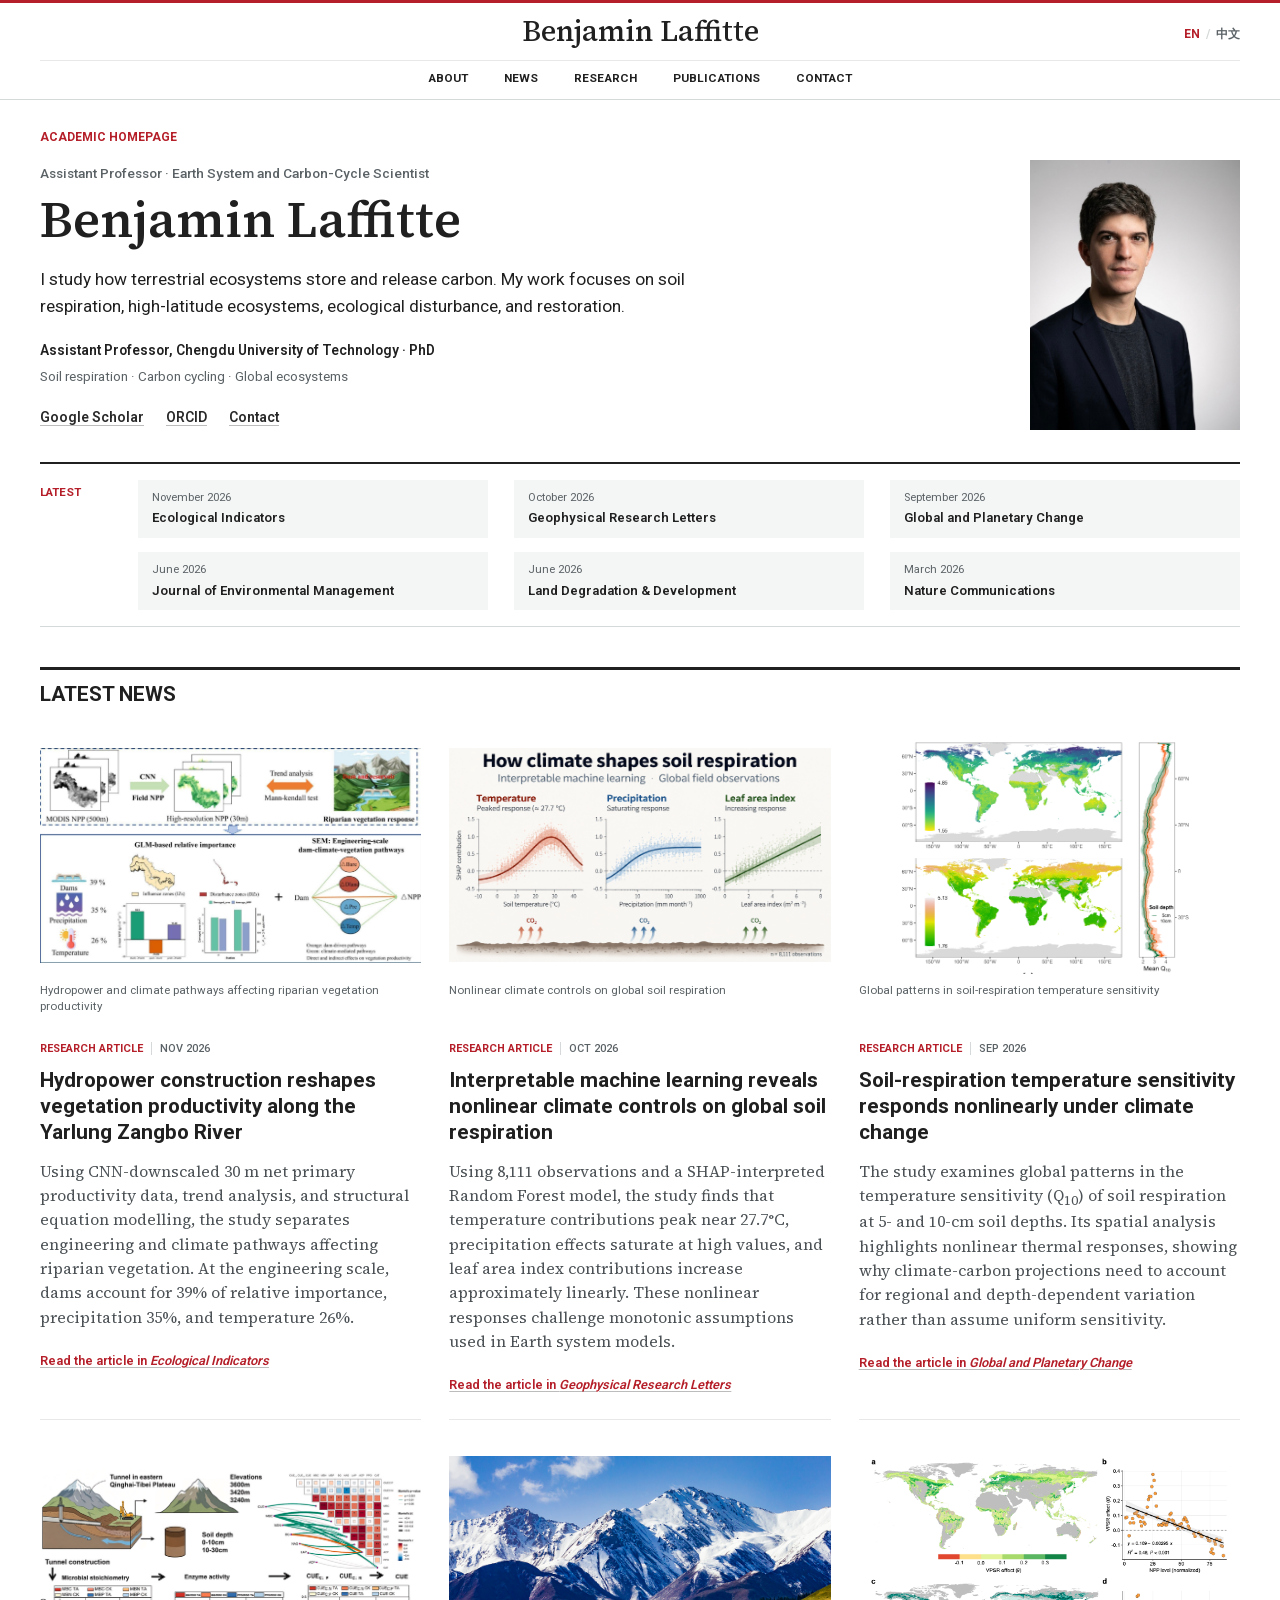
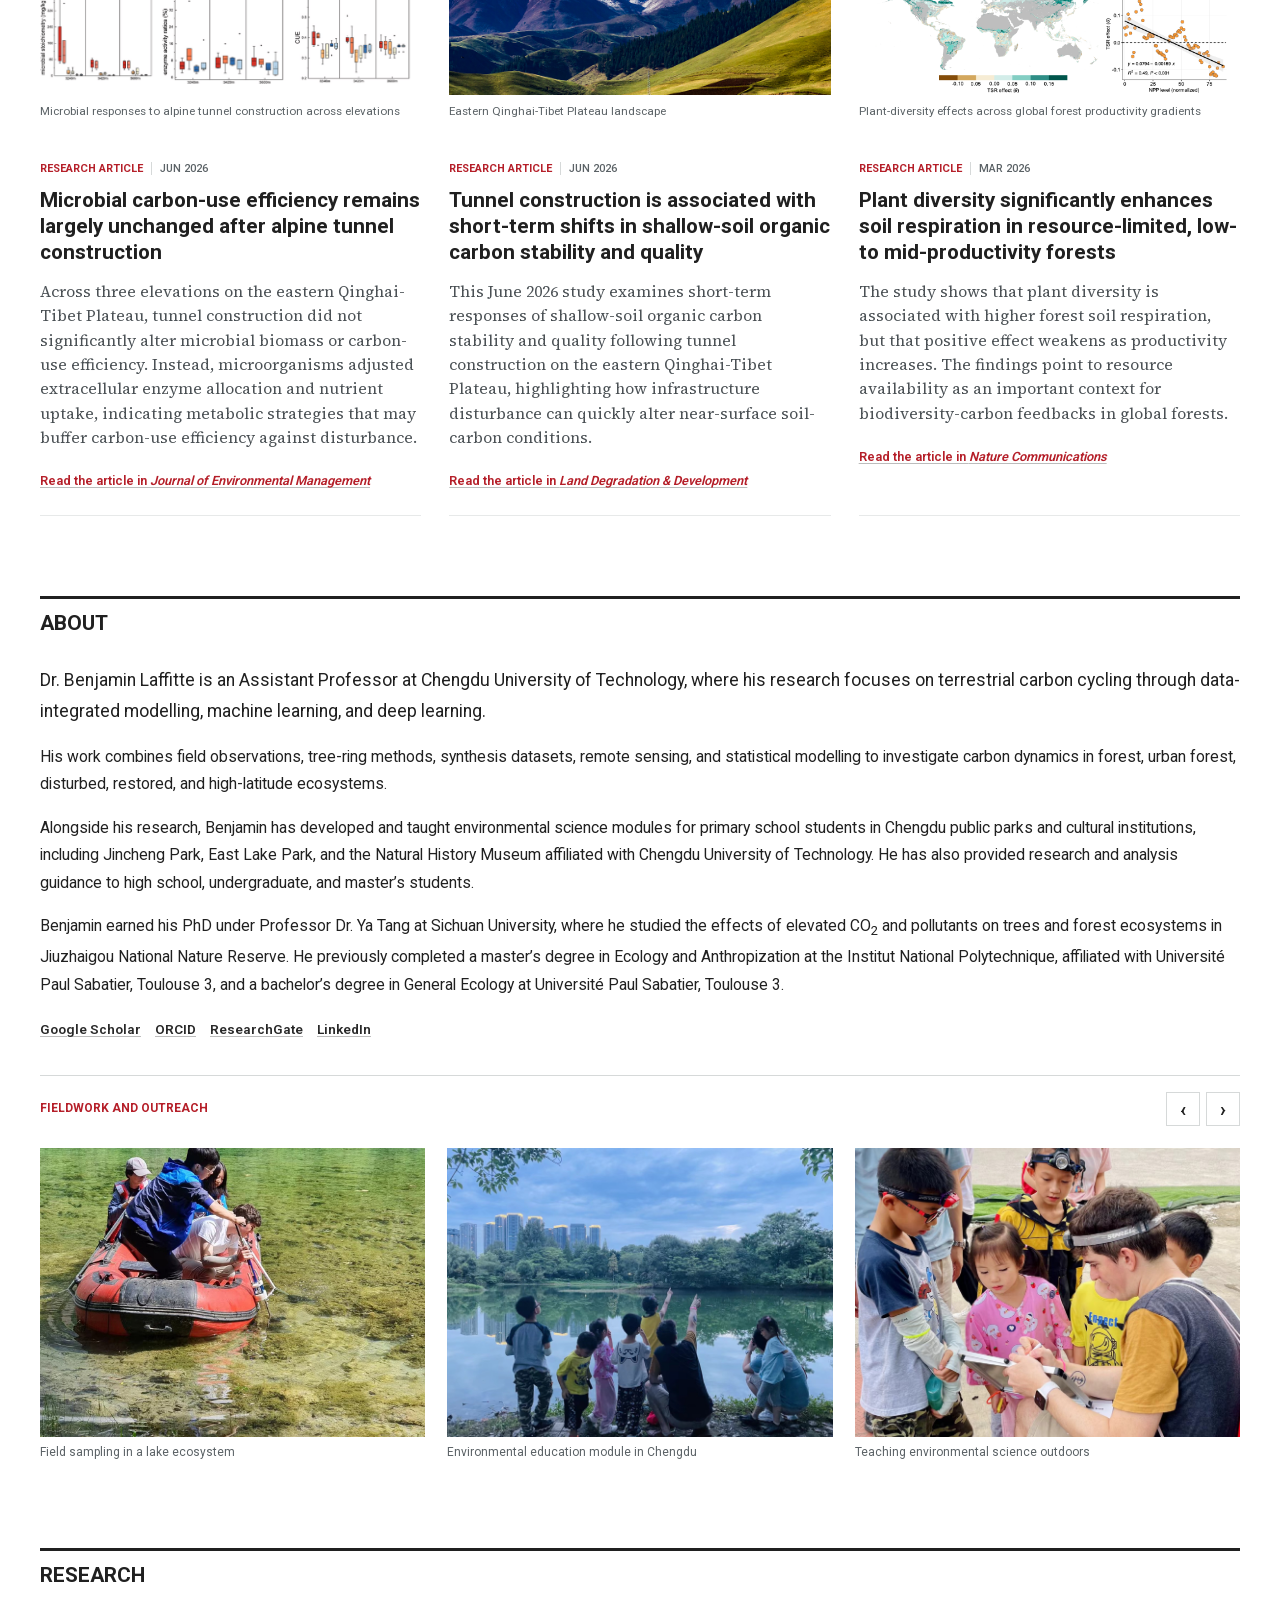
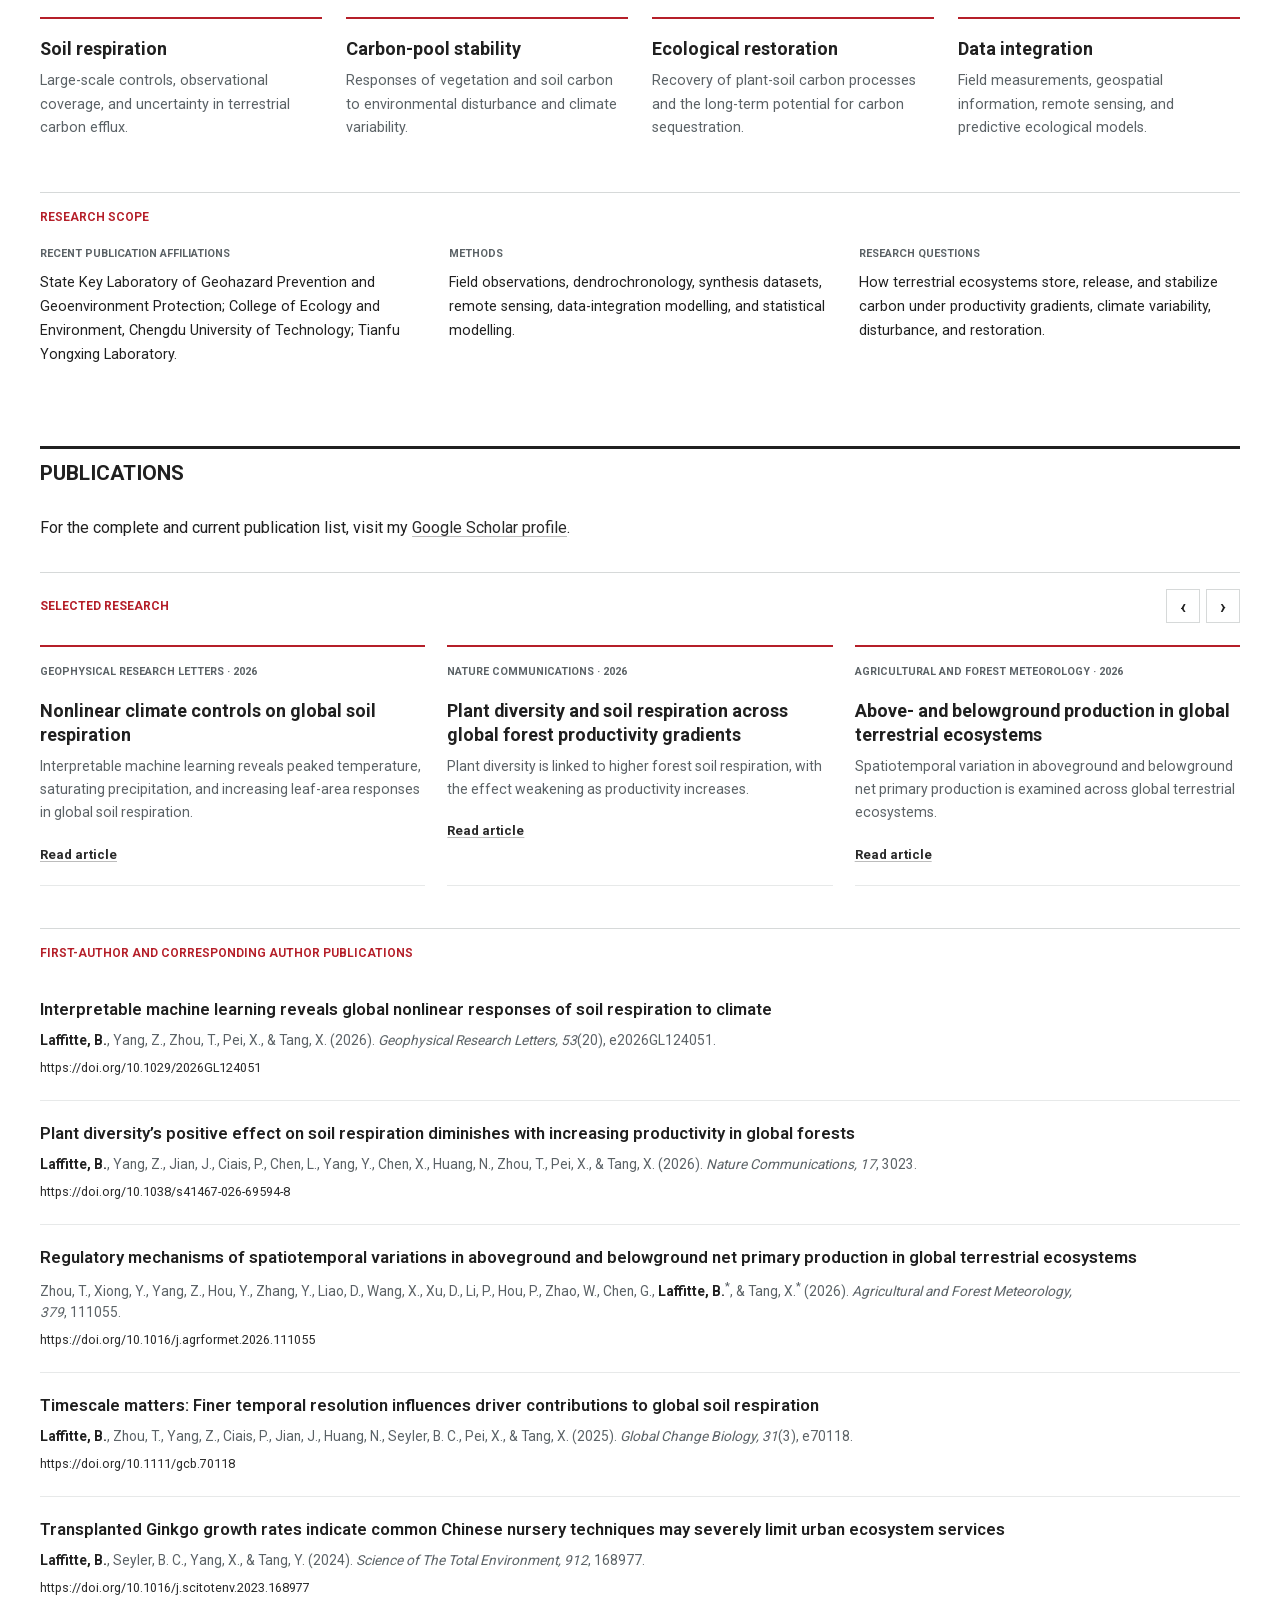
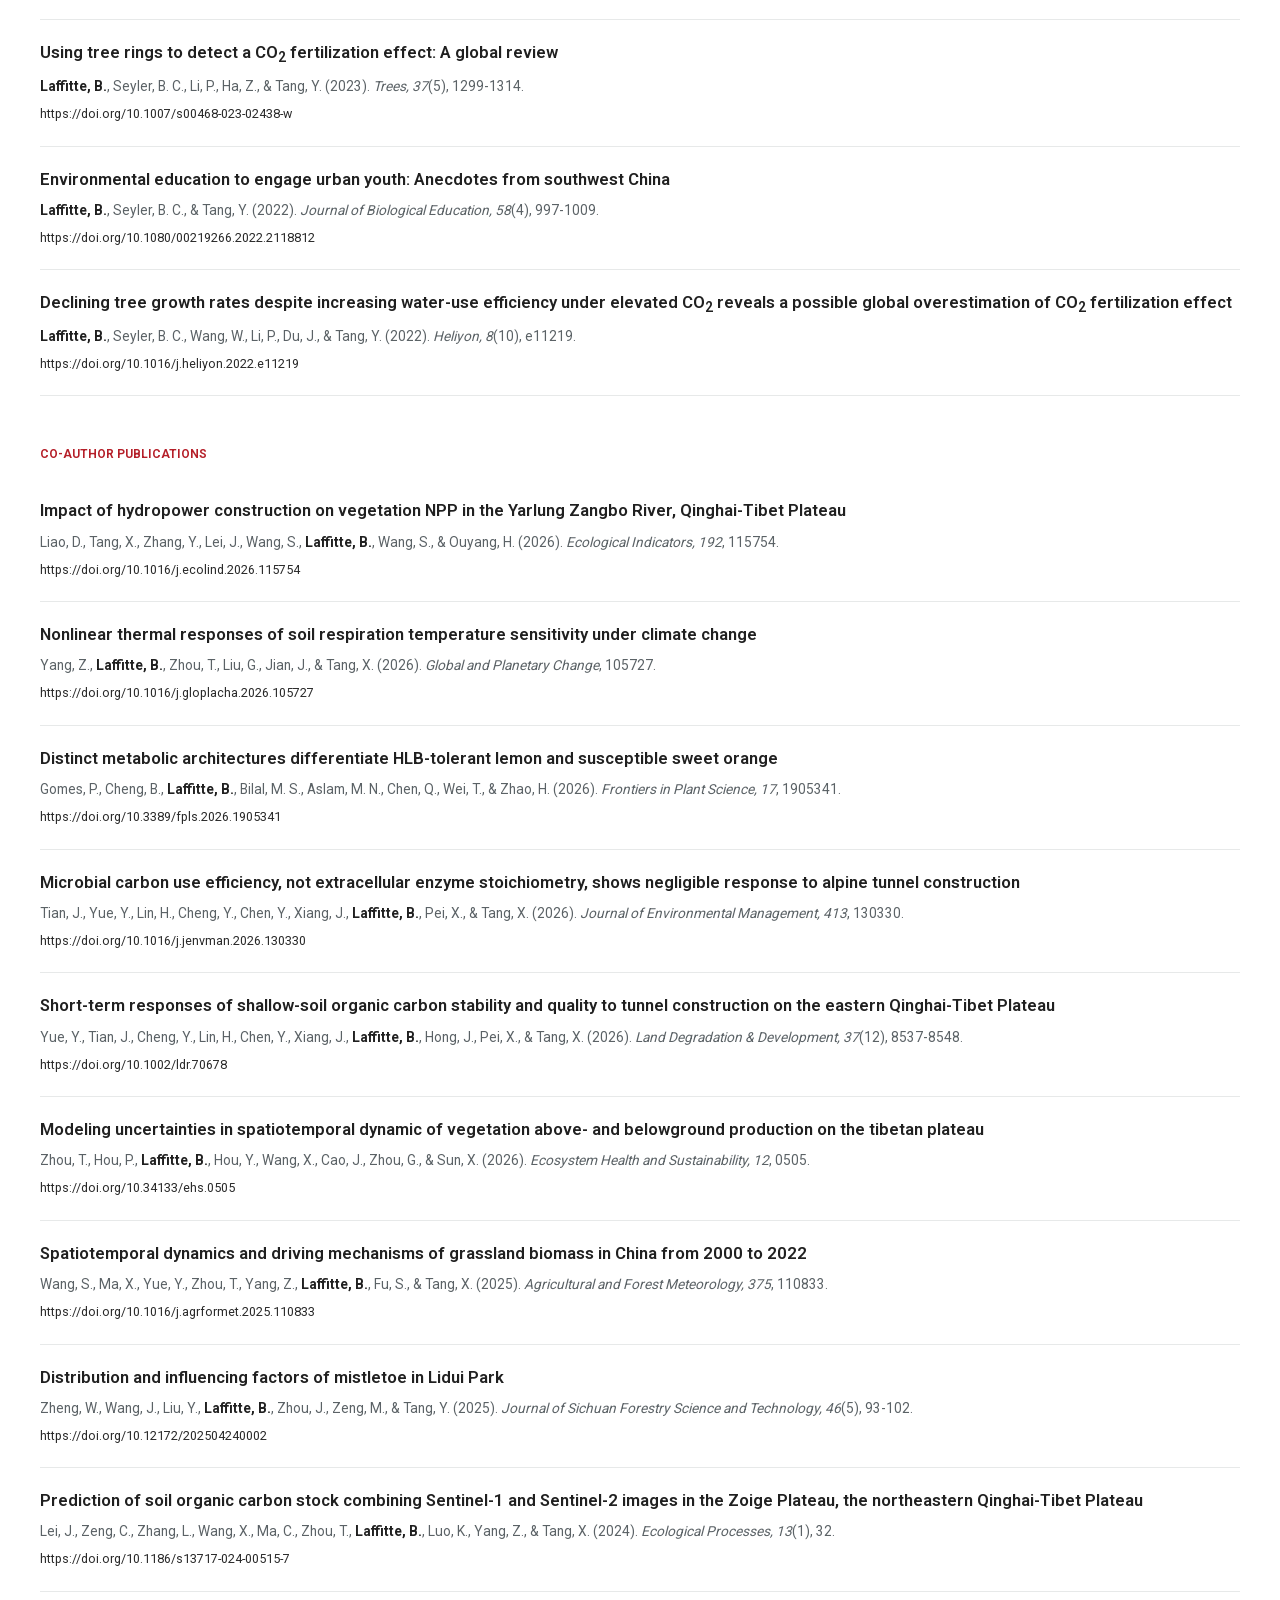
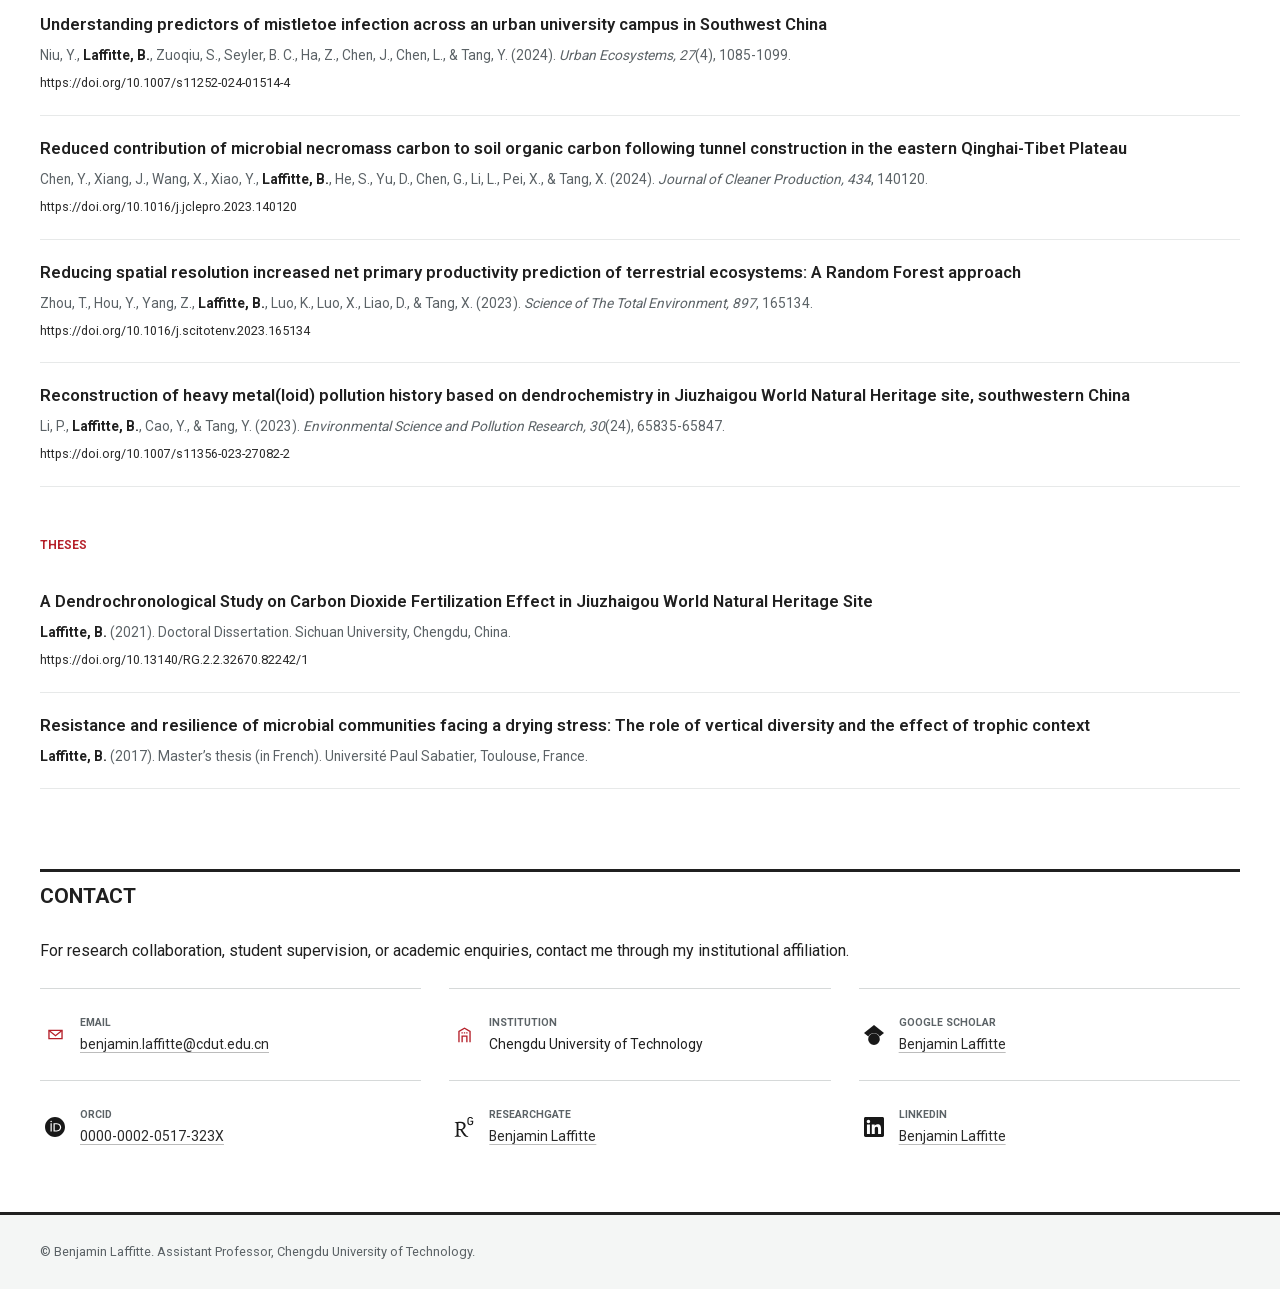
==== commit 5345e808: "Refresh bilingual homepage with Science-inspired editorial design" ====
--- a/index.html
+++ b/index.html
@@ -28,6 +28,8 @@
   <meta name="twitter:image" content="https://benjaminlaffitte.github.io/portrait.jpg">
 
   <link rel="stylesheet" href="styles.css?v=20260626-news-ldd">
+  <link rel="preload" href="assets/fonts/source-serif-4-latin.woff2" as="font" type="font/woff2" crossorigin>
+  <link rel="stylesheet" href="journal.css?v=20261028-1">
   <script type="application/ld+json">
   {
     "@context": "https://schema.org",
@@ -85,6 +87,7 @@
   <main id="top">
     <section class="hero container" aria-labelledby="hero-title">
       <div class="hero-copy">
+        <p class="hero-kicker">Academic homepage</p>
         <p class="eyebrow">Assistant Professor · Earth System and Carbon-Cycle Scientist</p>
         <h1 id="hero-title"><span class="hero-name-part">Benjamin</span> <span class="hero-name-part">Laffitte</span></h1>
         <img class="profile-photo-inline" src="portrait.jpg" alt="Portrait of Benjamin Laffitte" width="132" height="170">
@@ -104,12 +107,12 @@
 
       <div class="latest-strip" aria-label="Latest highlights">
         <span>Latest</span>
-        <a href="https://doi.org/10.1016/j.ecolind.2026.115754" target="_blank" rel="noopener noreferrer">November 2026 Ecological Indicators</a>
-        <a href="https://doi.org/10.1029/2026GL124051" target="_blank" rel="noopener noreferrer">October 2026 Geophysical Research Letters</a>
-        <a href="https://doi.org/10.1016/j.gloplacha.2026.105727" target="_blank" rel="noopener noreferrer">September 2026 Global and Planetary Change</a>
-        <a href="https://doi.org/10.1016/j.jenvman.2026.130330" target="_blank" rel="noopener noreferrer">June 2026 Journal of Environmental Management</a>
-        <a href="https://doi.org/10.1002/ldr.70678" target="_blank" rel="noopener noreferrer">June 2026 Land Degradation &amp; Development</a>
-        <a href="https://doi.org/10.1038/s41467-026-69594-8" target="_blank" rel="noopener noreferrer">March 2026 Nature Communications</a>
+        <a href="https://doi.org/10.1016/j.ecolind.2026.115754" target="_blank" rel="noopener noreferrer"><time datetime="2026-11">November 2026</time> Ecological Indicators</a>
+        <a href="https://doi.org/10.1029/2026GL124051" target="_blank" rel="noopener noreferrer"><time datetime="2026-10">October 2026</time> Geophysical Research Letters</a>
+        <a href="https://doi.org/10.1016/j.gloplacha.2026.105727" target="_blank" rel="noopener noreferrer"><time datetime="2026-09">September 2026</time> Global and Planetary Change</a>
+        <a href="https://doi.org/10.1016/j.jenvman.2026.130330" target="_blank" rel="noopener noreferrer"><time datetime="2026-06">June 2026</time> Journal of Environmental Management</a>
+        <a href="https://doi.org/10.1002/ldr.70678" target="_blank" rel="noopener noreferrer"><time datetime="2026-06">June 2026</time> Land Degradation &amp; Development</a>
+        <a href="https://doi.org/10.1038/s41467-026-69594-8" target="_blank" rel="noopener noreferrer"><time datetime="2026-03">March 2026</time> Nature Communications</a>
       </div>
     </section>
 
--- a/journal.css
+++ b/journal.css
@@ -0,0 +1,287 @@
+/* Editorial theme; shared by the English and Chinese editions. */
+@font-face {
+  font-family: "Source Serif 4";
+  src: url("assets/fonts/source-serif-4-latin.woff2") format("woff2");
+  font-style: normal;
+  font-weight: 400 700;
+  font-display: swap;
+}
+
+@font-face {
+  font-family: "Roboto";
+  src: url("assets/fonts/roboto-latin.woff2") format("woff2");
+  font-style: normal;
+  font-weight: 400 700;
+  font-display: swap;
+}
+
+:root {
+  --ink: #202020;
+  --muted: #5b6266;
+  --rule: #d6d9d9;
+  --soft-rule: #e7e9e9;
+  --soft: #f4f6f5;
+  --accent: #b51f29;
+  --link: #292929;
+  --max: 1200px;
+  --sans: "Roboto", -apple-system, BlinkMacSystemFont, "Segoe UI", "PingFang SC", "Microsoft YaHei", sans-serif;
+  --serif: "Source Serif 4", Georgia, "Songti SC", "SimSun", serif;
+}
+
+body { line-height: 1.65; }
+html { scroll-padding-top: 114px; }
+::selection { background: #f3d9de; }
+.container { width: min(calc(100% - 64px), var(--max)); }
+a { text-decoration-color: #bcbcbc; }
+a:hover { color: var(--accent); text-decoration-color: currentColor; }
+a:focus-visible, button:focus-visible {
+  outline: 2px solid var(--accent);
+  outline-offset: 5px;
+}
+
+.site-header {
+  border-top: 3px solid var(--accent);
+  box-shadow: none;
+}
+.nav { position: relative; flex-direction: column; min-height: 96px; gap: 0; padding-top: 12px; }
+.name {
+  font-family: var(--serif);
+  font-size: 1.8rem;
+  line-height: 1.15;
+  font-weight: 500;
+  margin-bottom: 10px;
+}
+.nav-actions { width: 100%; justify-content: center; border-top: 1px solid var(--soft-rule); }
+.nav-links { gap: 36px; }
+.nav-links a {
+  padding: 12px 0;
+  font-size: 0.74rem;
+  font-weight: 700;
+  text-transform: uppercase;
+  border-bottom: 2px solid transparent;
+}
+.nav-links a:hover, .nav-links a[aria-current="location"] {
+  color: var(--accent);
+  border-bottom-color: var(--accent);
+}
+.nav-links a + a::before { content: none; }
+.language-switch {
+  position: absolute;
+  right: 0;
+  top: 22px;
+  font-size: 0.75rem;
+}
+
+.hero {
+  padding-block: 28px 0;
+  grid-template-columns: minmax(0, 1fr) 210px;
+  gap: 22px 56px;
+  border: 0;
+}
+.hero-copy { max-width: 860px; }
+.hero-copy::before, :lang(zh-Hans) .hero-copy::before { content: none; }
+.hero-kicker {
+  margin: 0 0 14px;
+  font-size: 0.75rem;
+  color: var(--accent);
+  font-weight: 700;
+  text-transform: uppercase;
+}
+.eyebrow {
+  margin-bottom: 8px;
+  font-size: 0.85rem;
+  text-transform: none;
+  font-weight: 500;
+}
+h1 {
+  font-size: 3.15rem;
+  line-height: 1.1;
+  font-weight: 550;
+  margin: 0 0 18px;
+}
+.intro { max-width: 720px; font-size: 1.08rem; line-height: 1.6; }
+.hero-meta {
+  border: 0;
+  padding: 0;
+  margin-top: 18px;
+  font-size: 0.86rem;
+  font-weight: 600;
+}
+.research-keywords { font-size: 0.84rem; margin-top: 4px; }
+.hero-links { gap: 22px; margin-top: 18px; }
+.hero-links a { font-size: 0.87rem; font-weight: 600; }
+.profile-panel { padding-top: 32px; }
+.profile-photo { max-width: 210px; }
+
+.latest-strip {
+  display: grid;
+  grid-template-columns: 72px repeat(3, minmax(0, 1fr));
+  gap: 14px 26px;
+  margin-top: 10px;
+  padding-block: 16px;
+  border-top: 2px solid var(--ink);
+  border-bottom: 1px solid var(--rule);
+  align-items: start;
+}
+.latest-strip > span { grid-row: span 2; font-size: 0.72rem; padding-top: 3px; }
+.latest-strip a {
+  display: block;
+  padding: 10px 14px;
+  background: var(--soft);
+  font-size: 0.82rem;
+  font-weight: 600;
+  line-height: 1.4;
+  text-decoration: none;
+}
+.latest-strip time {
+  display: block;
+  font-size: 0.7rem;
+  color: var(--muted);
+  font-weight: 400;
+  margin-bottom: 4px;
+}
+
+.section { padding-block: 40px; border-bottom: 0; }
+.section + .section { border-top: 0; }
+h2 {
+  display: flex;
+  align-items: center;
+  gap: 22px;
+  font-family: var(--sans);
+  font-size: 1.3rem;
+  line-height: 1.25;
+  font-weight: 700;
+  text-transform: uppercase;
+  border-top: 3px solid var(--ink);
+  padding-top: 12px;
+  margin-bottom: 28px;
+}
+h2::after { content: none; }
+.news-list { margin: 0; border: 0; padding: 0; gap: 36px 28px; }
+.news-item { gap: 16px; padding-bottom: 24px; }
+.news-figure { grid-template-rows: auto 3.1em; }
+.news-figure img { aspect-ratio: 16 / 10; }
+.news-figure figcaption { font-size: 0.72rem; line-height: 1.4; margin-top: 8px; }
+.news-meta { font-size: 0.68rem; margin-bottom: 10px; gap: 8px; }
+.news-body .news-meta { color: var(--accent); }
+.news-meta time { color: var(--muted); font-weight: 500; }
+.news-meta time::before { content: ""; border-left: 1px solid var(--rule); margin-right: 8px; }
+.news-list h3 { font-family: var(--sans); font-size: 1.3rem; font-weight: 700; line-height: 1.25; margin-bottom: 14px; }
+.news-body > p:not(.news-meta) { font-family: var(--serif); font-size: 0.98rem; line-height: 1.55; color: #4b5155; }
+.news-body > a { font-size: 0.8rem; font-weight: 600; margin-top: 4px; color: var(--accent); }
+.news-body { grid-template-rows: auto auto 1fr auto; }
+
+#about > div > p { font-size: 0.98rem; line-height: 1.75; }
+#about .lead { font-size: 1.1rem; color: var(--ink); }
+.profile-links a { font-size: 0.85rem; font-weight: 600; }
+.gallery-heading, .profile-detail h3, .selected-heading, .publication-group h3 {
+  border-top: 1px solid var(--rule);
+  border-bottom: 0;
+  padding-block: 16px;
+  font-size: 0.75rem;
+  font-weight: 650;
+}
+.slider-button { width: 34px; height: 34px; }
+.slider-button:hover { background: var(--soft); }
+.about-photo-list { margin-top: 6px; }
+.about-photo-list figcaption { font-size: 0.75rem; }
+.grid { border: 0; padding: 0; grid-template-columns: repeat(4, minmax(0, 1fr)); gap: 24px; }
+.grid article { border-top: 2px solid var(--accent); border-bottom: 0; padding-top: 18px; }
+.grid h3 { font-family: var(--sans); font-weight: 700; font-size: 1.12rem; }
+.grid p { font-size: 0.9rem; }
+.profile-detail-grid { padding-top: 4px; gap: 28px; }
+.profile-detail-grid p { font-size: 0.9rem; }
+.profile-detail-grid span { font-size: 0.68rem; }
+.selected-list { padding-top: 6px; }
+.selected-list article { border-top: 2px solid var(--accent); padding-top: 16px; }
+.selected-list span { font-size: 0.67rem; min-height: 2.6em; }
+.selected-list h4 { font-family: var(--sans); font-size: 1.12rem; font-weight: 700; line-height: 1.35; }
+.selected-list p { font-size: 0.88rem; }
+.selected-list a { font-size: 0.82rem; }
+.publication { padding: 21px 0; gap: 7px; }
+.publication-title { font-family: var(--sans); font-size: 1.04rem; font-weight: 600; line-height: 1.45; }
+.publication-meta { font-size: 0.86rem; max-width: 1060px; line-height: 1.6; }
+.publication-meta strong { color: var(--ink); }
+.publication-link { font-size: 0.78rem; text-decoration: none; }
+.publication-link:hover { text-decoration: underline; }
+.contact-list { gap: 0 28px; }
+.contact-list li { background: none; border-top: 1px solid var(--rule); padding: 18px 0; min-height: 92px; }
+.contact-list li:hover { background: none; }
+.contact-text { font-size: 0.87rem; }
+.contact-text strong { font-size: 0.65rem; }
+footer { border-top: 3px solid var(--ink); background: var(--soft); font-size: 0.8rem; padding-block: 26px; }
+.back-to-top { box-shadow: 0 2px 8px #0000000d; border-color: var(--rule); }
+.nowrap { white-space: normal; }
+
+@media (max-width: 1000px) {
+  .nav-links { gap: 28px; }
+  .hero { grid-template-columns: minmax(0, 1fr) 175px; column-gap: 32px; }
+  .profile-photo { max-width: 175px; }
+  h1 { font-size: 2.7rem; }
+  .latest-strip { gap: 18px; grid-template-columns: 55px repeat(3, minmax(0, 1fr)); }
+  .news-list { gap: 28px 20px; }
+  .news-list h3 { font-size: 1.25rem; }
+  .news-figure { grid-template-rows: auto 4.1em; }
+  .grid { grid-template-columns: repeat(2, minmax(0, 1fr)); }
+}
+
+@media (max-width: 800px) {
+  html { scroll-padding-top: 112px; }
+  .nav { position: relative; flex-direction: column; align-items: flex-start; gap: 0; padding-top: 12px; min-height: auto; }
+  .name { font-size: 1.3rem; margin-bottom: 0; }
+  .nav-actions { width: 100%; display: block; border-top: 0; }
+  .nav-links { justify-content: flex-start; gap: 22px; }
+  .nav-links a { padding-block: 12px; text-transform: none; }
+  .language-switch { position: absolute; right: 0; top: 18px; border: 0; padding: 0; }
+}
+
+@media (max-width: 680px) {
+  .container { width: calc(100% - 36px); }
+  .name { font-size: 1.2rem; }
+  .nav { padding-block: 10px 0; }
+  .nav-links { gap: 0; justify-content: space-between; flex-wrap: nowrap; }
+  .nav-links a { padding: 11px 0; font-size: 0.78rem; }
+  .language-switch { top: 15px; font-size: 0.7rem; }
+  .hero { display: block; padding-top: 28px; }
+  .hero-copy { grid-template-columns: minmax(0, 1fr) 88px; column-gap: 14px; align-items: start; }
+  .hero-copy::before { display: none; }
+  .hero-kicker { grid-column: 1 / -1; grid-row: 1; font-size: 0.65rem; margin-bottom: 12px; }
+  .eyebrow { grid-column: 1 / -1; grid-row: 2; margin-bottom: 16px; font-size: 0.76rem; line-height: 1.5; }
+  h1, :lang(en) h1 { font-size: 1.75rem; line-height: 1.15; font-weight: 550; -webkit-text-stroke: 0; margin: 0 0 12px; white-space: normal; }
+  .hero-name-part { display: inline; }
+  .hero-copy > .profile-photo-inline { width: 88px; grid-row: 3 / span 2; }
+  .intro { font-size: 0.9rem; line-height: 1.55; margin-bottom: 0; }
+  .hero-meta { font-size: 0.77rem; line-height: 1.6; margin-top: 18px; }
+  .research-keywords { font-size: 0.75rem; }
+  .hero-links { margin-top: 14px; gap: 20px; }
+  .hero-links a { font-size: 0.82rem; }
+  .latest-strip { grid-template-columns: repeat(2, minmax(0, 1fr)); gap: 16px 18px; margin-top: 26px; padding-block: 16px 20px; }
+  .latest-strip > span { grid-row: auto; grid-column: 1 / -1; padding: 0; font-size: 0.65rem; }
+  .latest-strip a { font-size: 0.72rem; padding: 9px 10px; }
+  .latest-strip time { font-size: 0.64rem; }
+  .section { padding-block: 32px; }
+  h2, :lang(en) h2 { font-size: 1.22rem; font-weight: 700; -webkit-text-stroke: 0; margin-bottom: 24px; gap: 16px; }
+  .news-list { grid-template-columns: 1fr; gap: 26px; }
+  .news-item { padding: 0 0 24px; gap: 16px; }
+  .news-figure { grid-template-rows: auto auto; }
+  .news-list h3 { font-size: 1.3rem; overflow-wrap: break-word; }
+  .news-body > p:not(.news-meta) { font-size: 1rem; }
+  .news-meta { font-size: 0.67rem; }
+  #about > div > p { font-size: 0.92rem; }
+  #about .lead { font-size: 1rem; }
+  .gallery-heading, .profile-detail h3, .selected-heading, .publication-group h3 { font-size: 0.7rem; line-height: 1.6; }
+  .grid { grid-template-columns: 1fr; }
+  .profile-detail-grid { grid-template-columns: 1fr; }
+  .publication-title { font-size: 1rem; overflow-wrap: break-word; }
+  .publication-meta { font-size: 0.82rem; }
+  .publication-link { font-size: 0.74rem; }
+  .contact-list { grid-template-columns: 1fr; }
+  .contact-list li { min-height: 80px; }
+}
+
+@media (max-width: 360px) {
+  .hero-copy { grid-template-columns: minmax(0, 1fr) 72px; gap: 0 12px; }
+  .hero-copy > .profile-photo-inline { width: 72px; }
+  h1, :lang(en) h1 { font-size: 1.55rem; }
+  .nav-links a { font-size: 0.72rem; }
+}
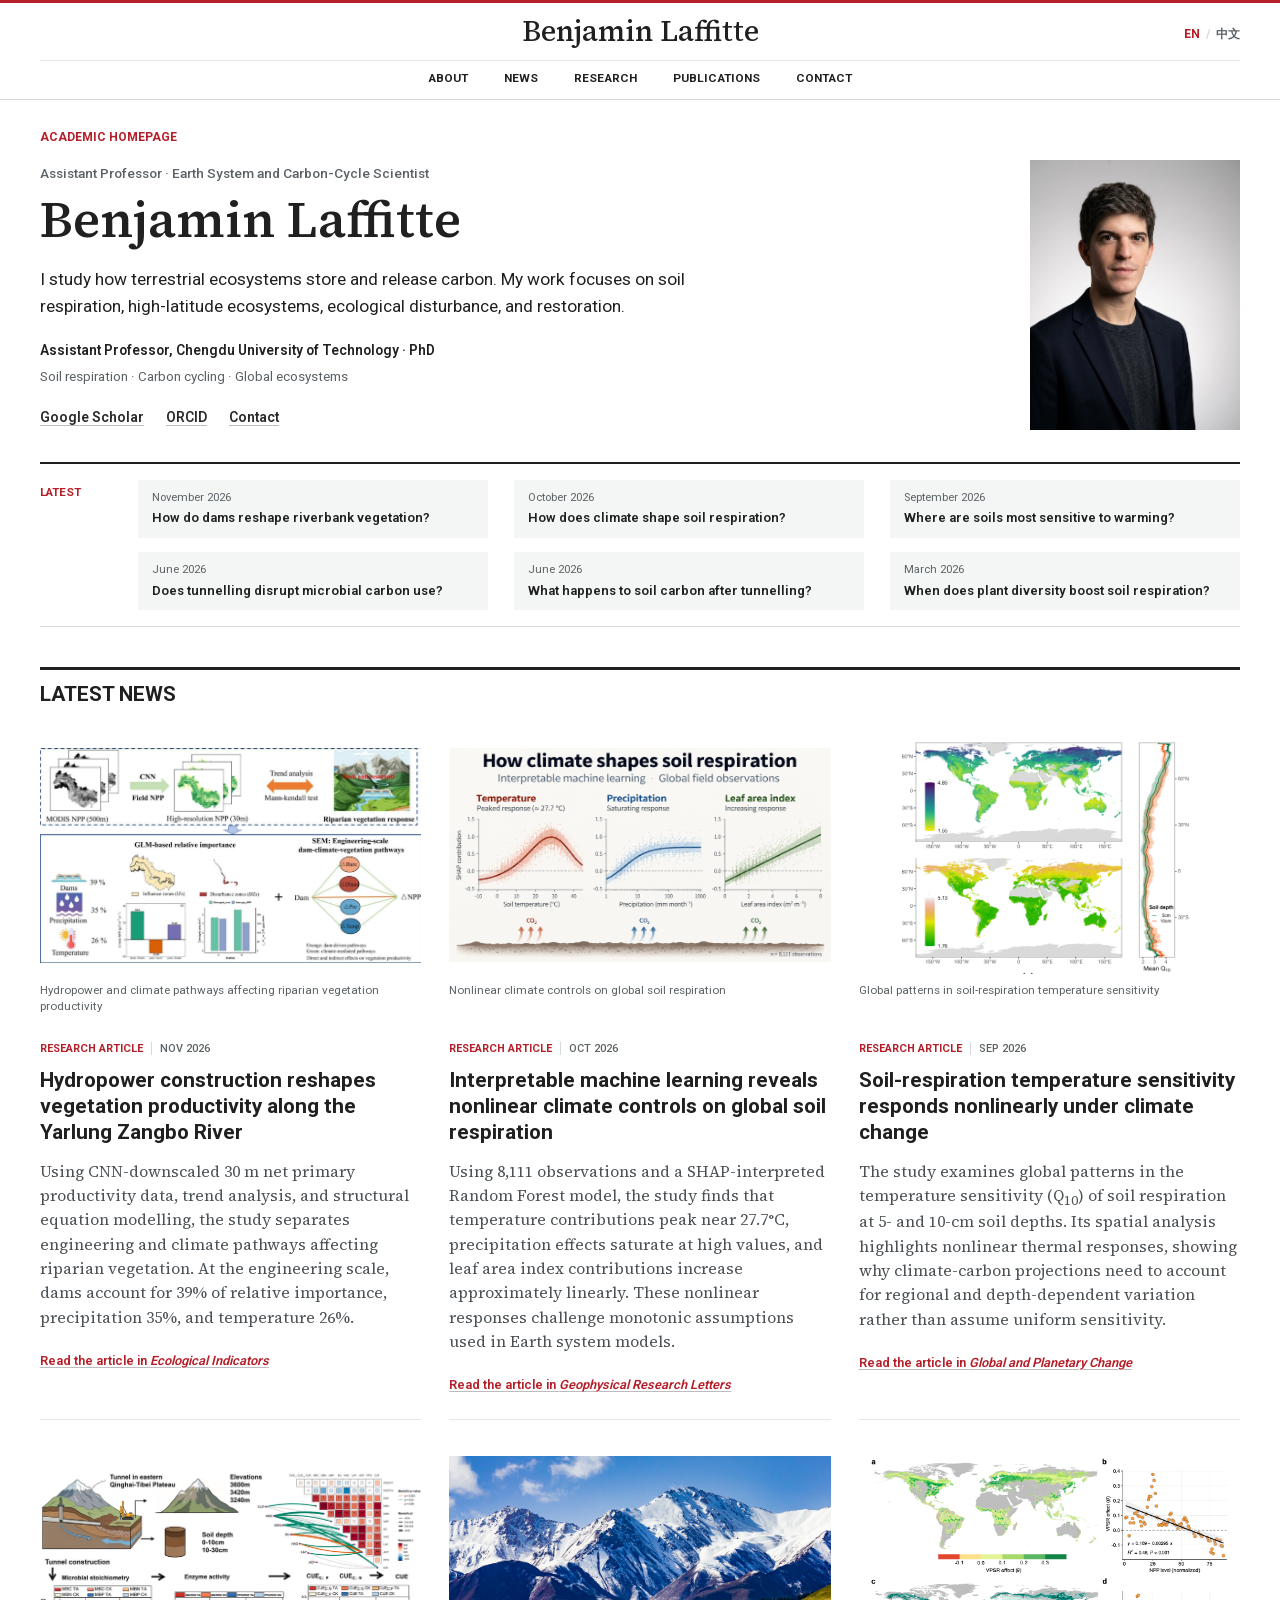
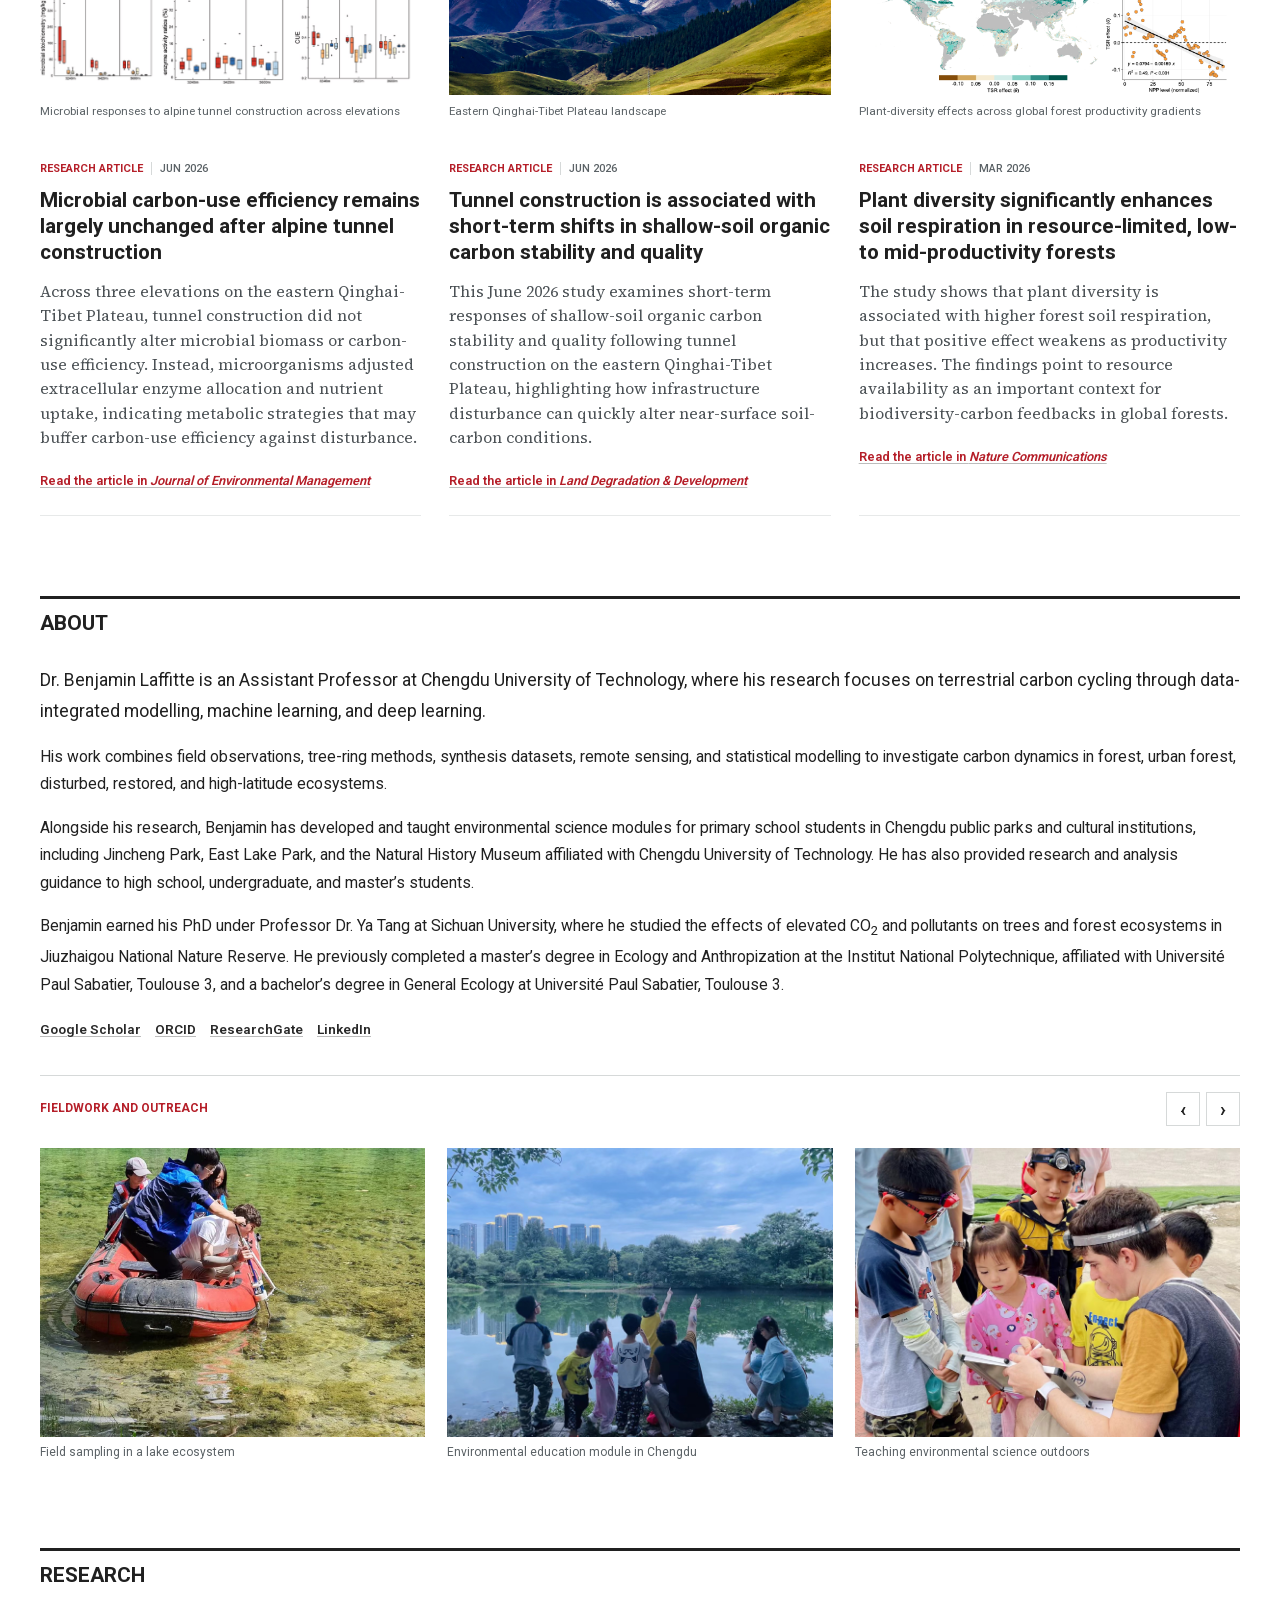
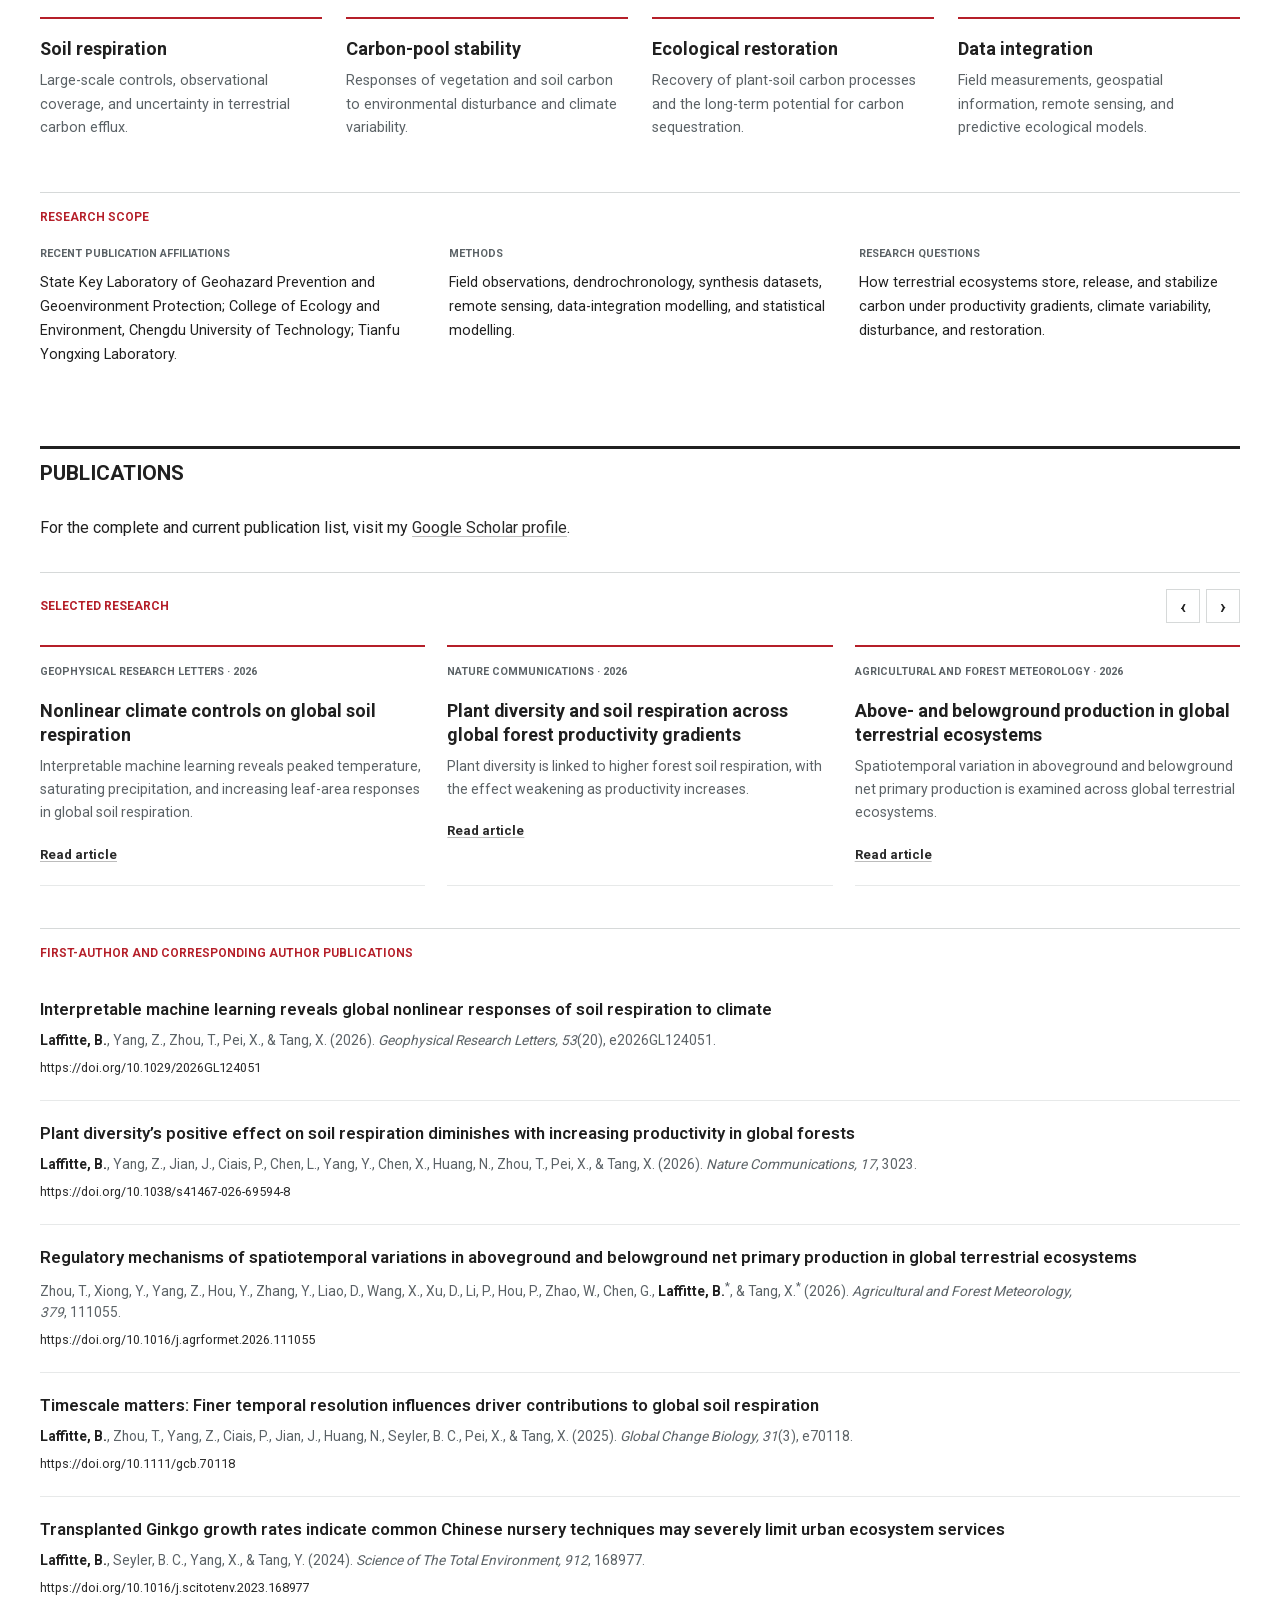
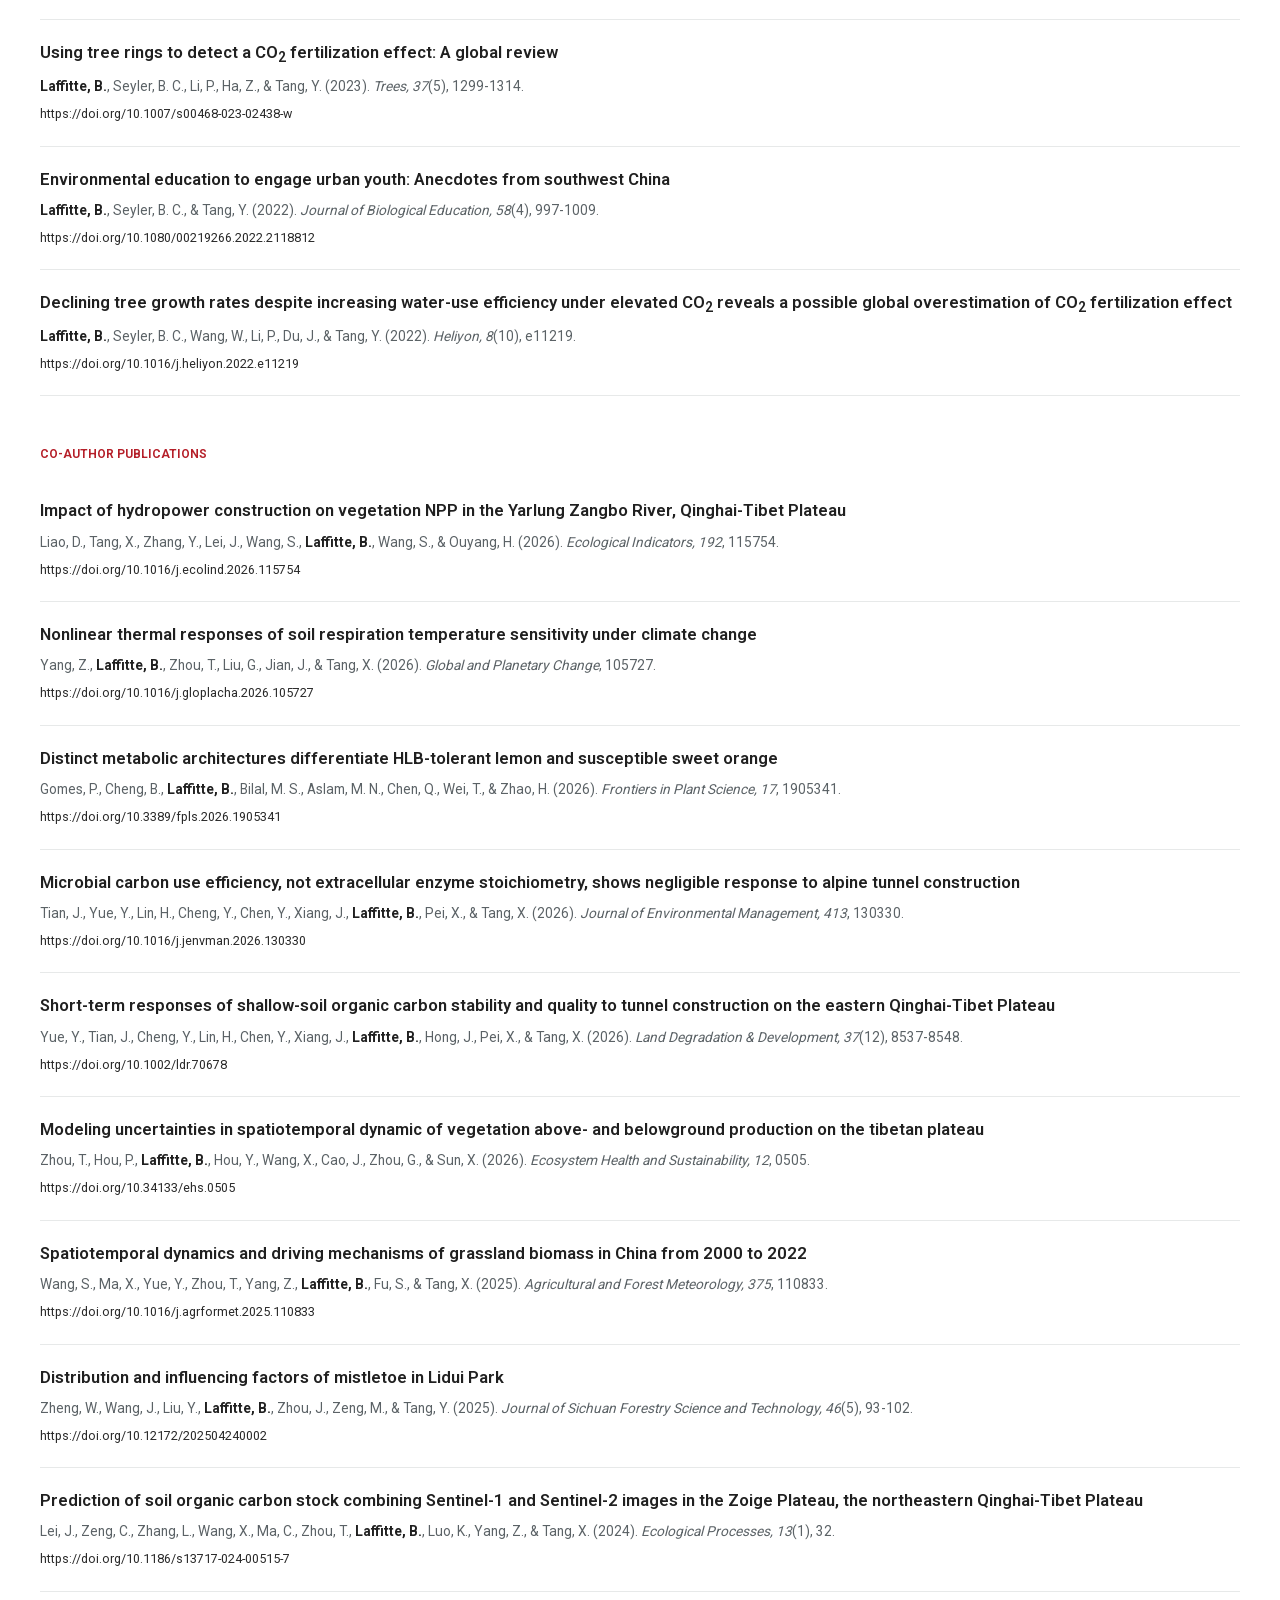
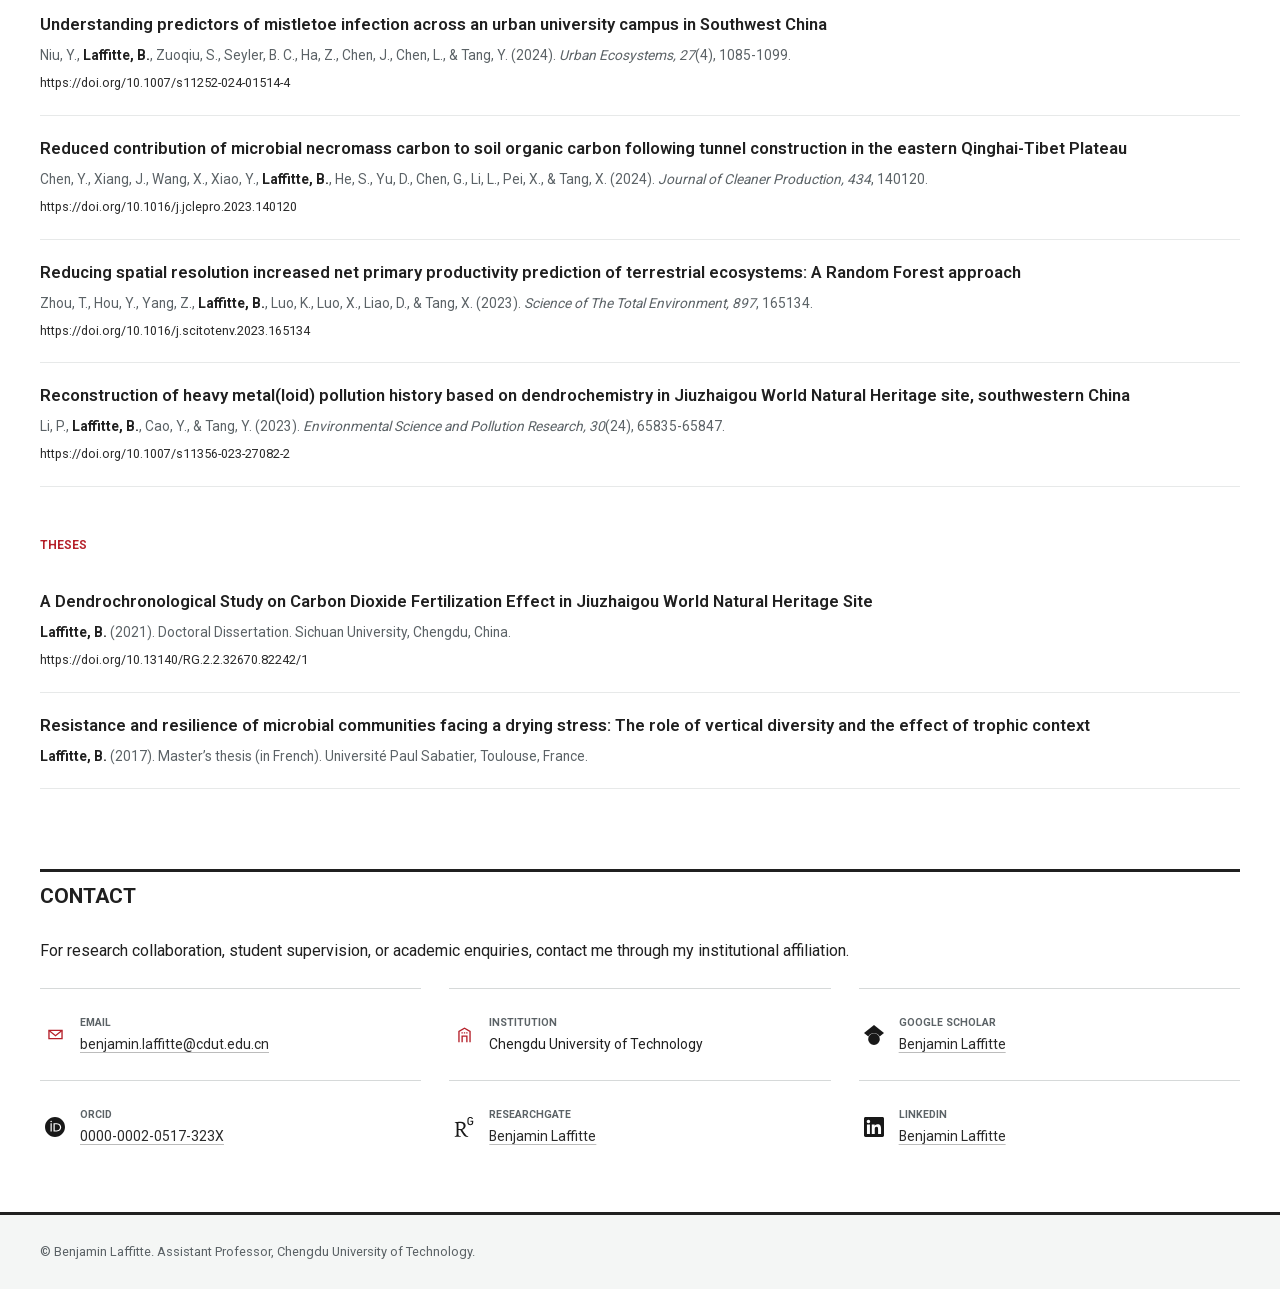
==== commit 749c18bd: "Use engaging bilingual research questions in latest highlights" ====
--- a/index.html
+++ b/index.html
@@ -107,12 +107,12 @@
 
       <div class="latest-strip" aria-label="Latest highlights">
         <span>Latest</span>
-        <a href="https://doi.org/10.1016/j.ecolind.2026.115754" target="_blank" rel="noopener noreferrer"><time datetime="2026-11">November 2026</time> Ecological Indicators</a>
-        <a href="https://doi.org/10.1029/2026GL124051" target="_blank" rel="noopener noreferrer"><time datetime="2026-10">October 2026</time> Geophysical Research Letters</a>
-        <a href="https://doi.org/10.1016/j.gloplacha.2026.105727" target="_blank" rel="noopener noreferrer"><time datetime="2026-09">September 2026</time> Global and Planetary Change</a>
-        <a href="https://doi.org/10.1016/j.jenvman.2026.130330" target="_blank" rel="noopener noreferrer"><time datetime="2026-06">June 2026</time> Journal of Environmental Management</a>
-        <a href="https://doi.org/10.1002/ldr.70678" target="_blank" rel="noopener noreferrer"><time datetime="2026-06">June 2026</time> Land Degradation &amp; Development</a>
-        <a href="https://doi.org/10.1038/s41467-026-69594-8" target="_blank" rel="noopener noreferrer"><time datetime="2026-03">March 2026</time> Nature Communications</a>
+        <a href="https://doi.org/10.1016/j.ecolind.2026.115754" target="_blank" rel="noopener noreferrer"><time datetime="2026-11">November 2026</time> How do dams reshape riverbank vegetation?</a>
+        <a href="https://doi.org/10.1029/2026GL124051" target="_blank" rel="noopener noreferrer"><time datetime="2026-10">October 2026</time> How does climate shape soil respiration?</a>
+        <a href="https://doi.org/10.1016/j.gloplacha.2026.105727" target="_blank" rel="noopener noreferrer"><time datetime="2026-09">September 2026</time> Where are soils most sensitive to warming?</a>
+        <a href="https://doi.org/10.1016/j.jenvman.2026.130330" target="_blank" rel="noopener noreferrer"><time datetime="2026-06">June 2026</time> Does tunnelling disrupt microbial carbon use?</a>
+        <a href="https://doi.org/10.1002/ldr.70678" target="_blank" rel="noopener noreferrer"><time datetime="2026-06">June 2026</time> What happens to soil carbon after tunnelling?</a>
+        <a href="https://doi.org/10.1038/s41467-026-69594-8" target="_blank" rel="noopener noreferrer"><time datetime="2026-03">March 2026</time> When does plant diversity boost soil respiration?</a>
       </div>
     </section>
 
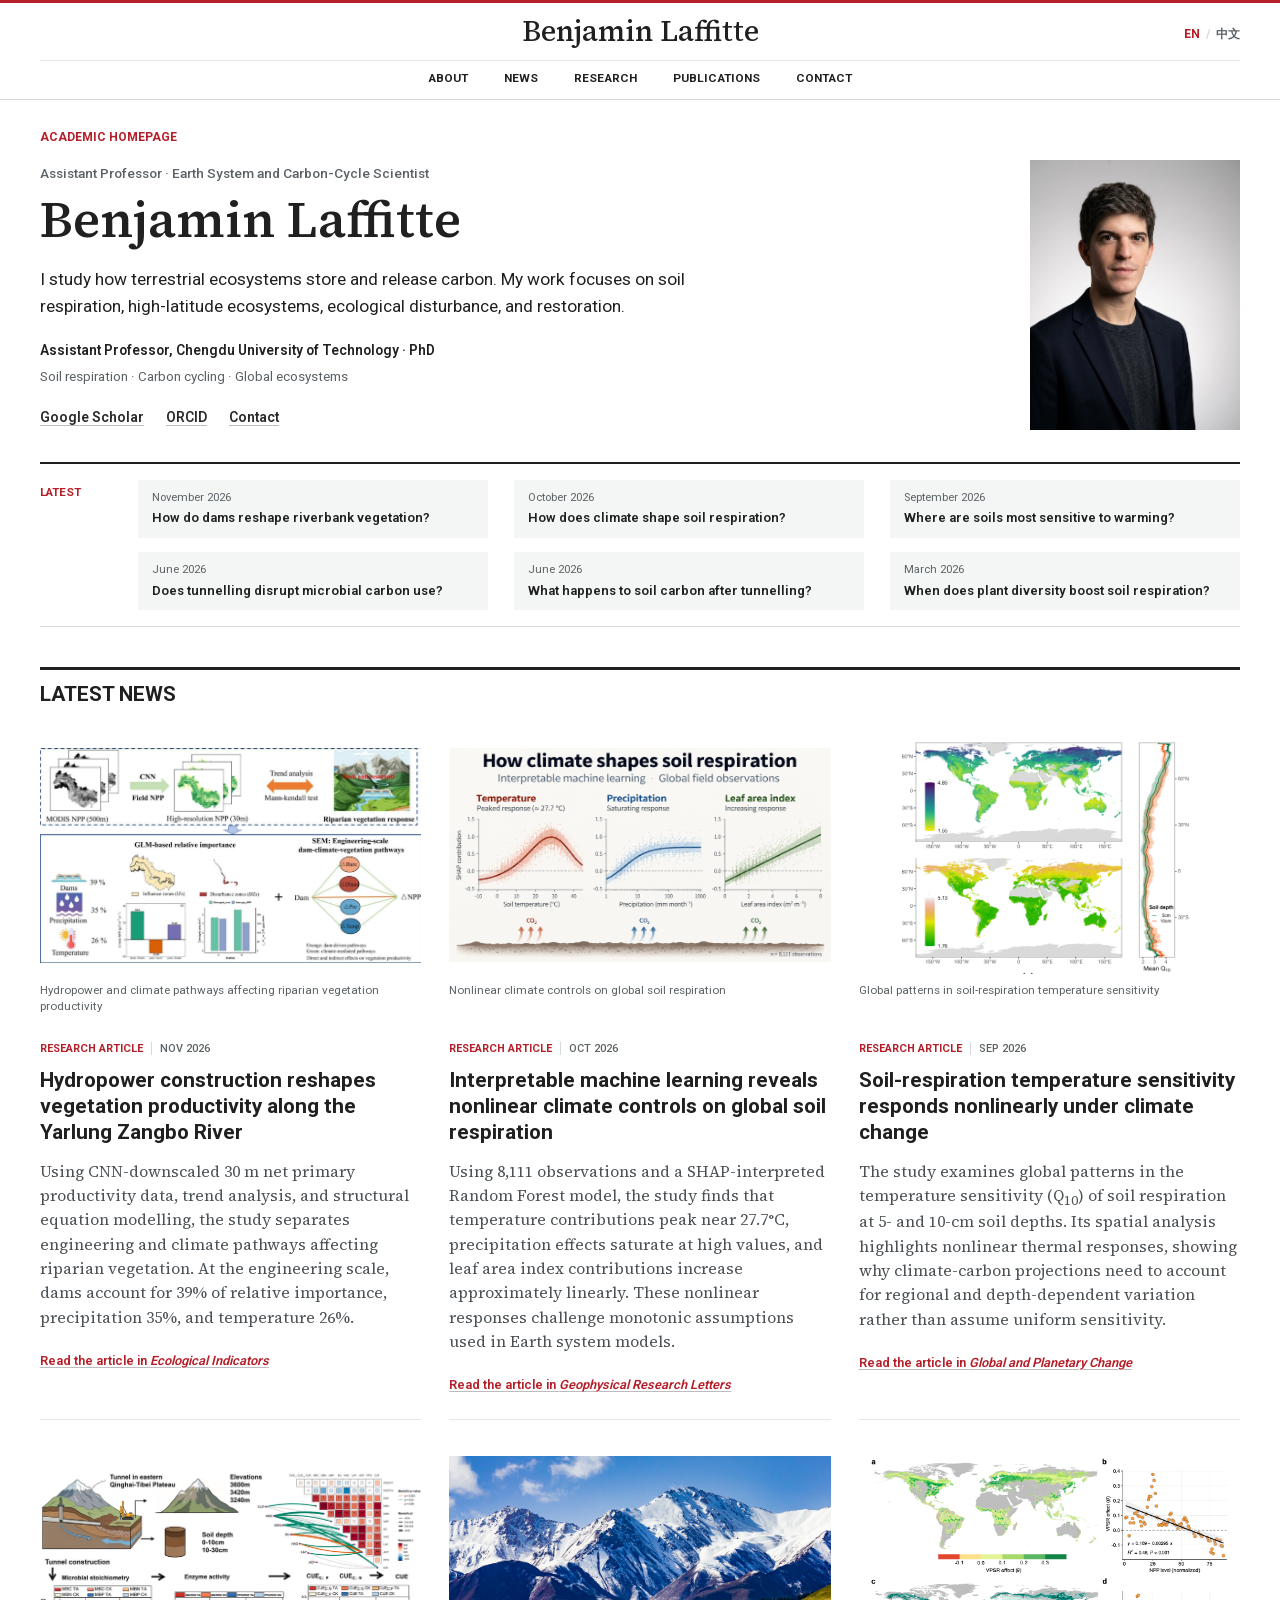
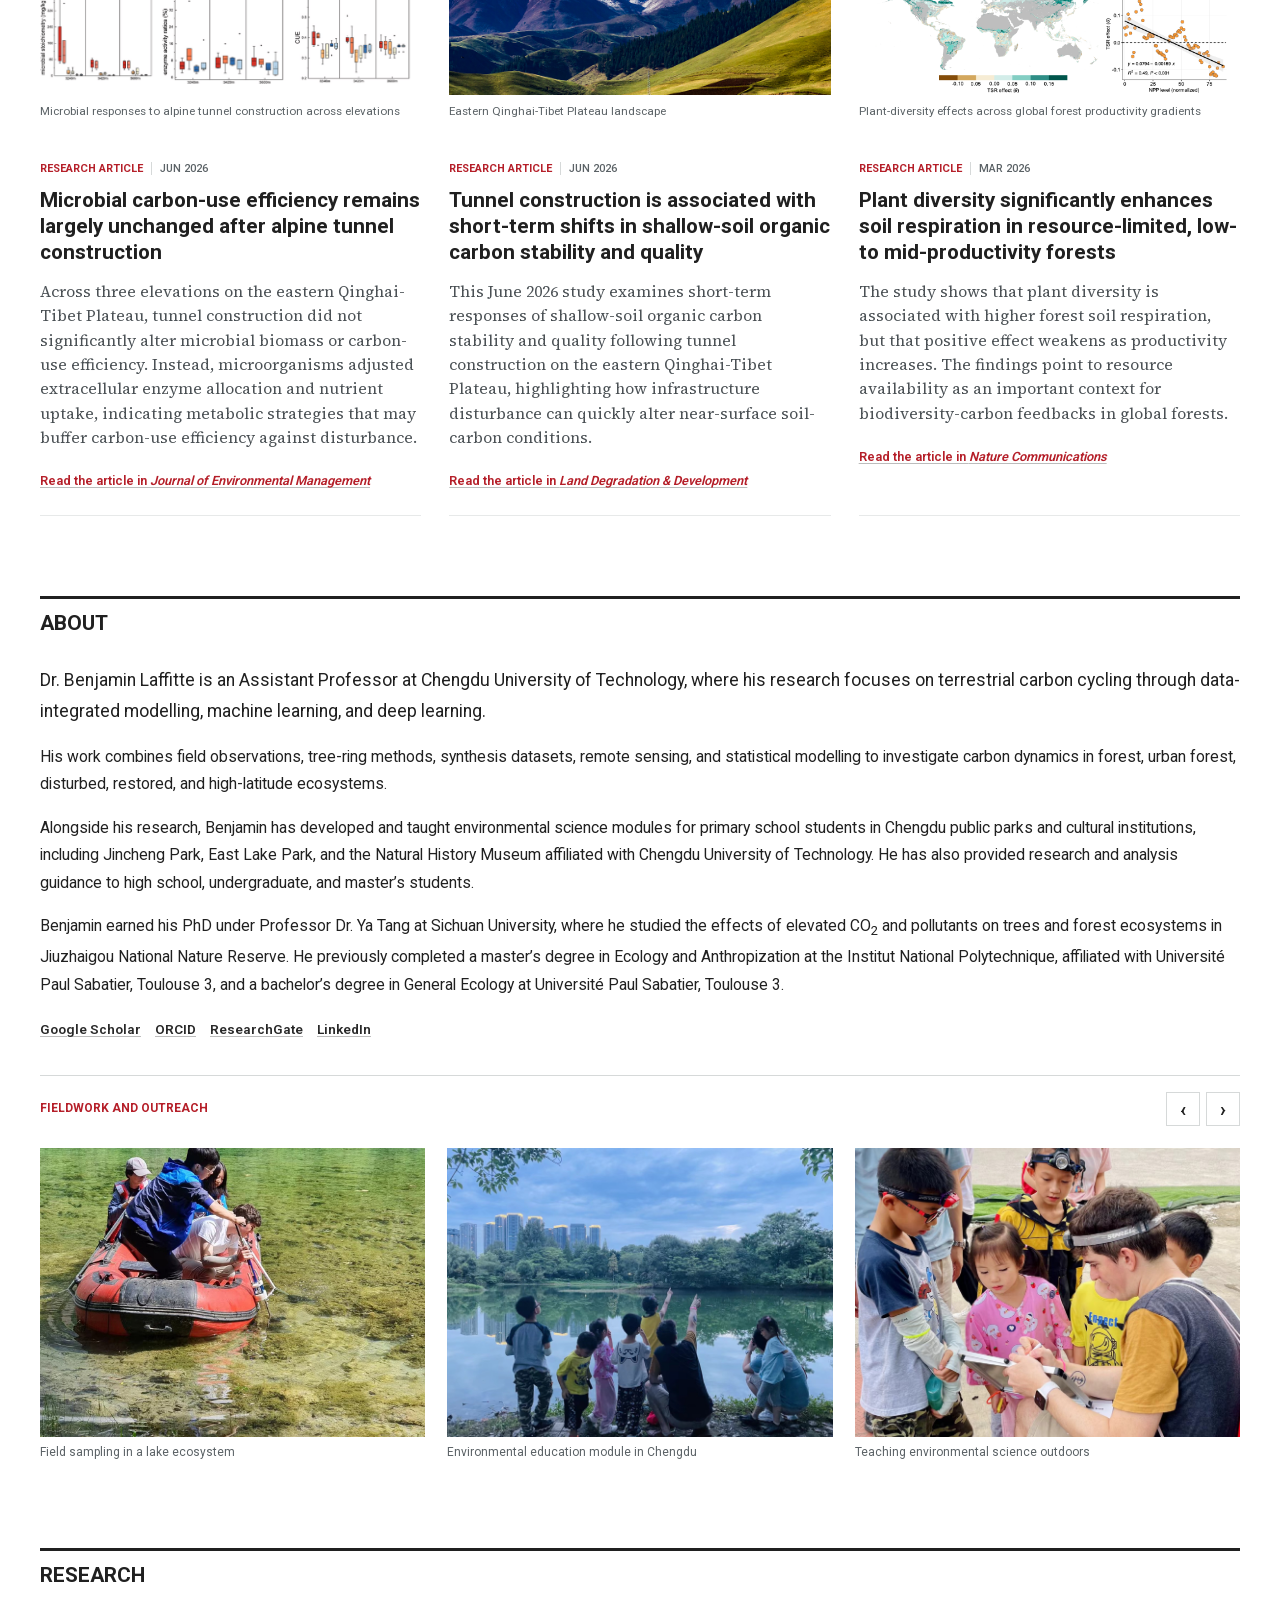
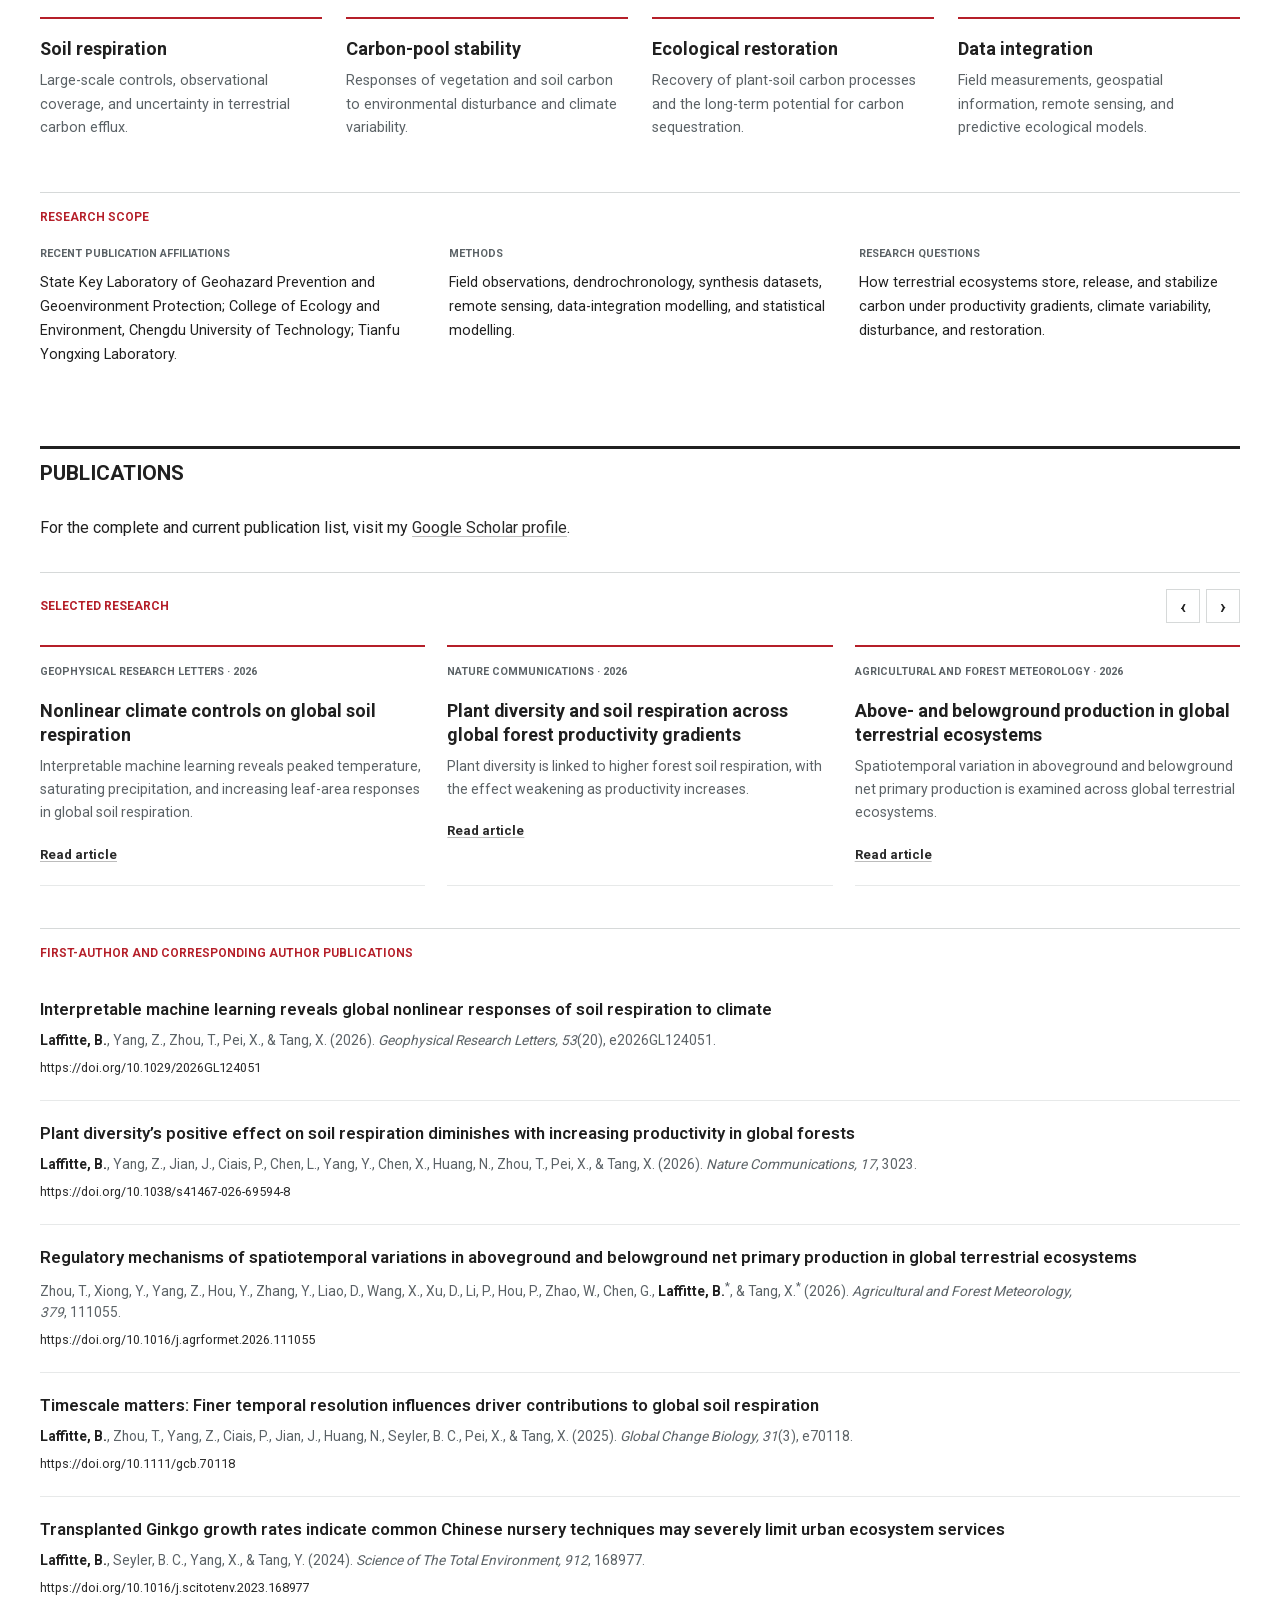
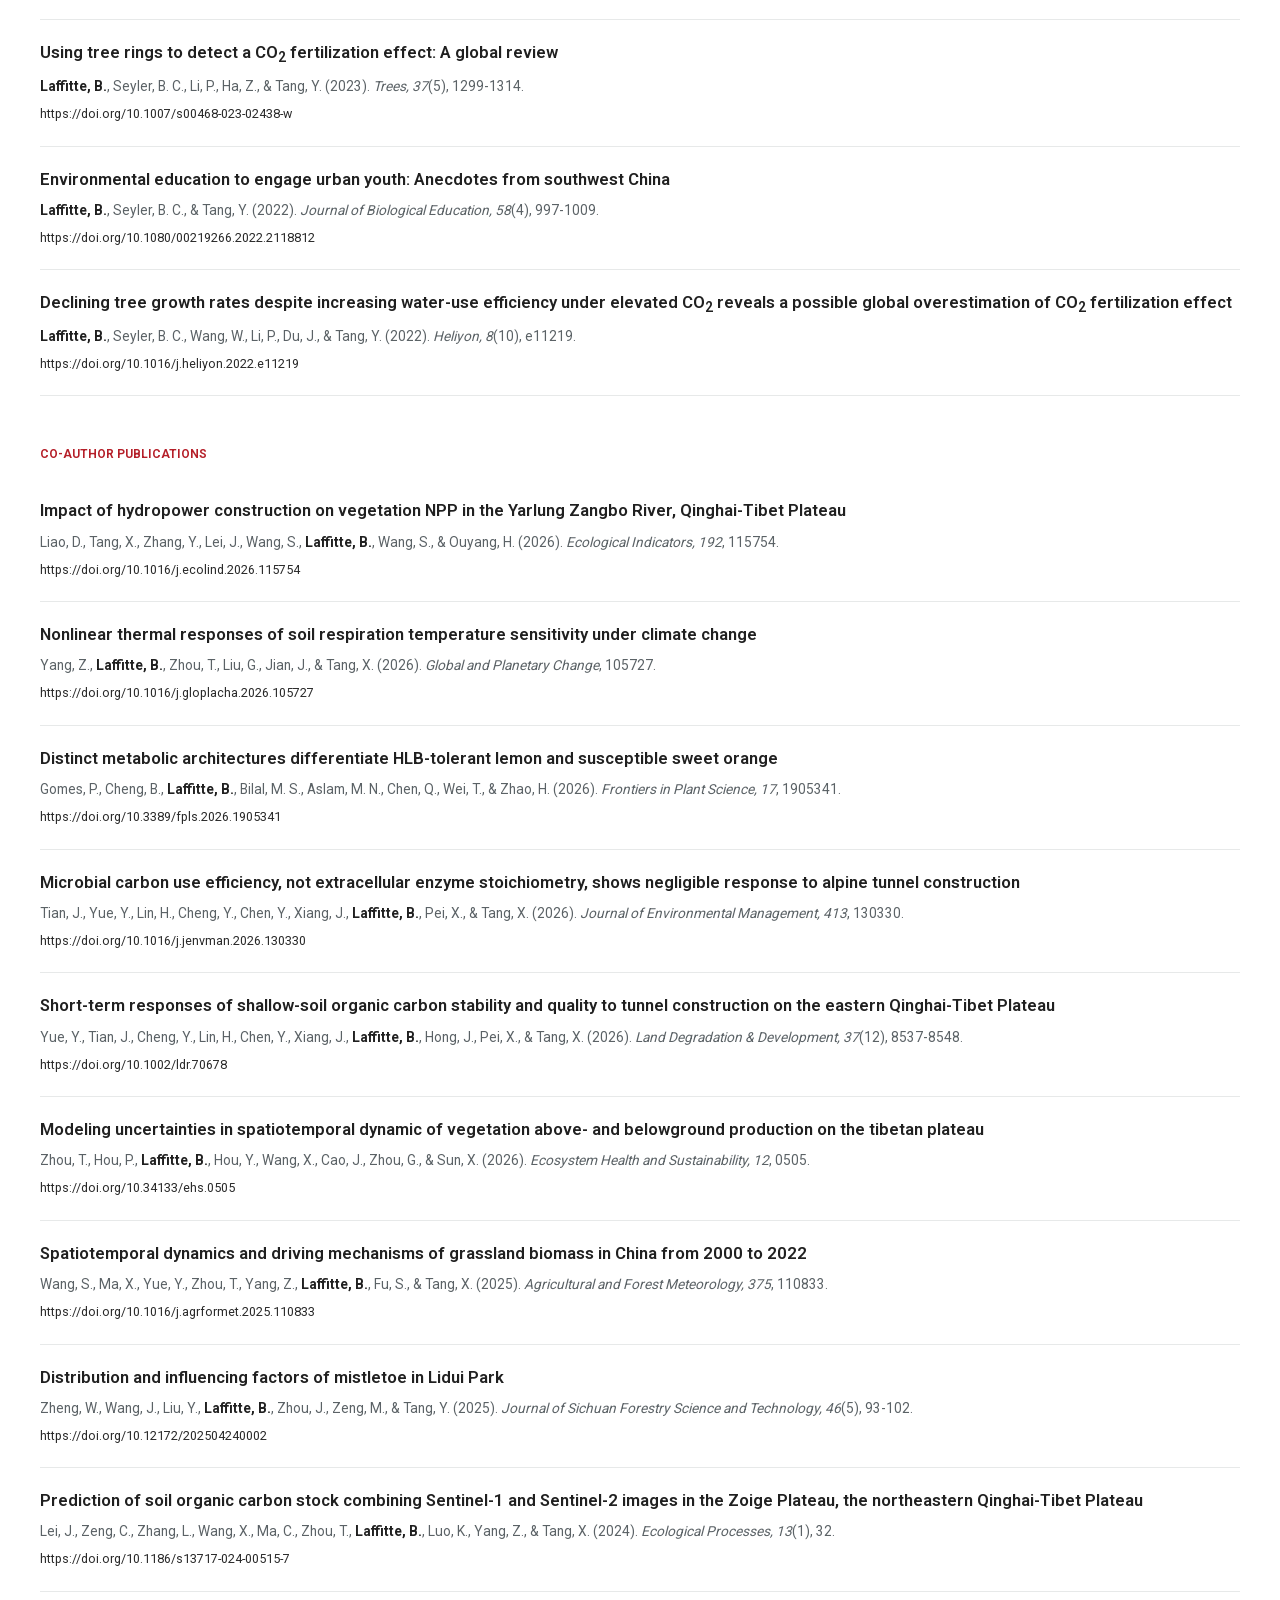
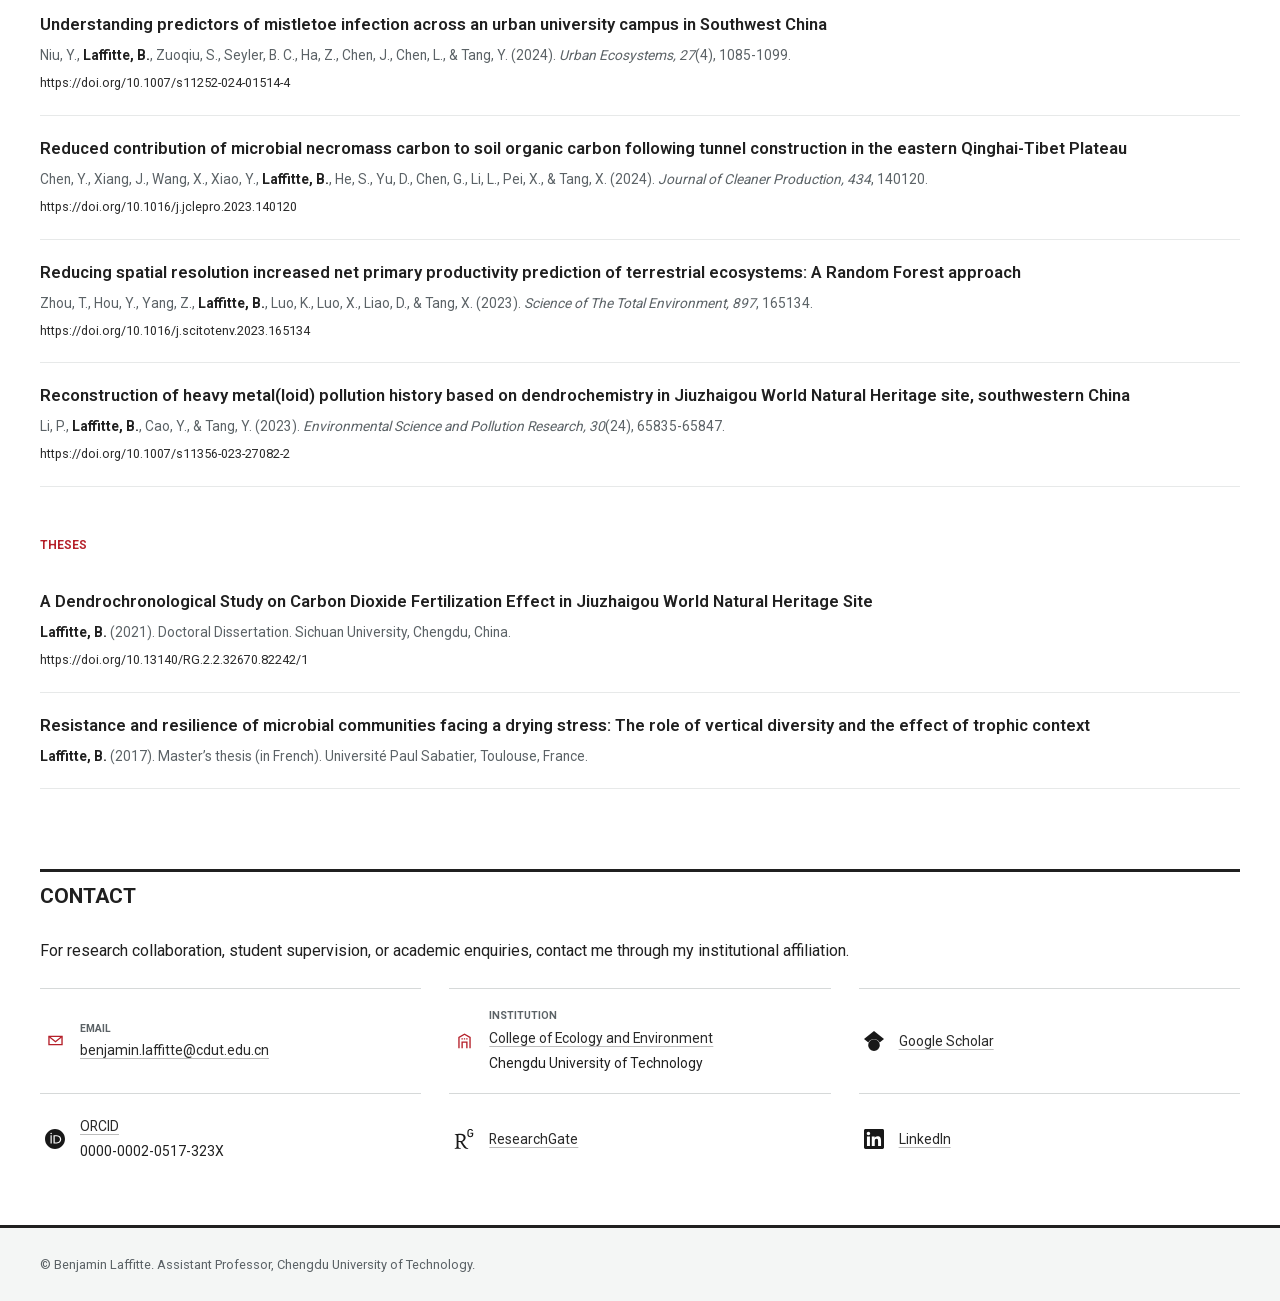
==== commit 7b49ce31: "Simplify contact profile links and link institutional college" ====
--- a/index.html
+++ b/index.html
@@ -409,23 +409,23 @@
             <span class="contact-icon" aria-hidden="true">
               <svg viewBox="0 0 24 24" focusable="false"><path d="M5 21V8l7-4 7 4v13"/><path d="M9 21v-7h6v7"/><path d="M9 10h.01M12 10h.01M15 10h.01"/></svg>
             </span>
-            <span class="contact-text"><strong>Institution</strong><span>Chengdu University of Technology</span></span>
+            <span class="contact-text"><strong>Institution</strong><a href="https://sthjxy.cdut.edu.cn/index.htm" target="_blank" rel="noopener noreferrer">College of Ecology and Environment</a><span>Chengdu University of Technology</span></span>
           </li>
           <li>
             <span class="contact-icon contact-logo" aria-hidden="true"><img src="assets/icons/google-scholar.svg" alt=""></span>
-            <span class="contact-text"><strong>Google Scholar</strong><a href="https://scholar.google.com/citations?user=4ZcM1v4AAAAJ" target="_blank" rel="noopener noreferrer">Benjamin Laffitte</a></span>
+            <span class="contact-text"><a href="https://scholar.google.com/citations?user=4ZcM1v4AAAAJ" target="_blank" rel="noopener noreferrer">Google Scholar</a></span>
           </li>
           <li>
             <span class="contact-icon contact-logo" aria-hidden="true"><img src="assets/icons/orcid.svg" alt=""></span>
-            <span class="contact-text"><strong>ORCID</strong><a href="https://orcid.org/0000-0002-0517-323X" target="_blank" rel="noopener noreferrer">0000-0002-0517-323X</a></span>
+            <span class="contact-text"><a href="https://orcid.org/0000-0002-0517-323X" target="_blank" rel="noopener noreferrer">ORCID</a><span>0000-0002-0517-323X</span></span>
           </li>
           <li>
             <span class="contact-icon contact-logo" aria-hidden="true"><img src="assets/icons/researchgate.svg" alt=""></span>
-            <span class="contact-text"><strong>ResearchGate</strong><a href="https://www.researchgate.net/profile/Benjamin-Laffitte" target="_blank" rel="noopener noreferrer">Benjamin Laffitte</a></span>
+            <span class="contact-text"><a href="https://www.researchgate.net/profile/Benjamin-Laffitte" target="_blank" rel="noopener noreferrer">ResearchGate</a></span>
           </li>
           <li>
             <span class="contact-icon contact-logo" aria-hidden="true"><img src="assets/icons/linkedin.svg" alt=""></span>
-            <span class="contact-text"><strong>LinkedIn</strong><a href="https://cn.linkedin.com/in/benjamin-laffitte-94b067a8" target="_blank" rel="noopener noreferrer">Benjamin Laffitte</a></span>
+            <span class="contact-text"><a href="https://cn.linkedin.com/in/benjamin-laffitte-94b067a8" target="_blank" rel="noopener noreferrer">LinkedIn</a></span>
           </li>
         </ul>
       </div>
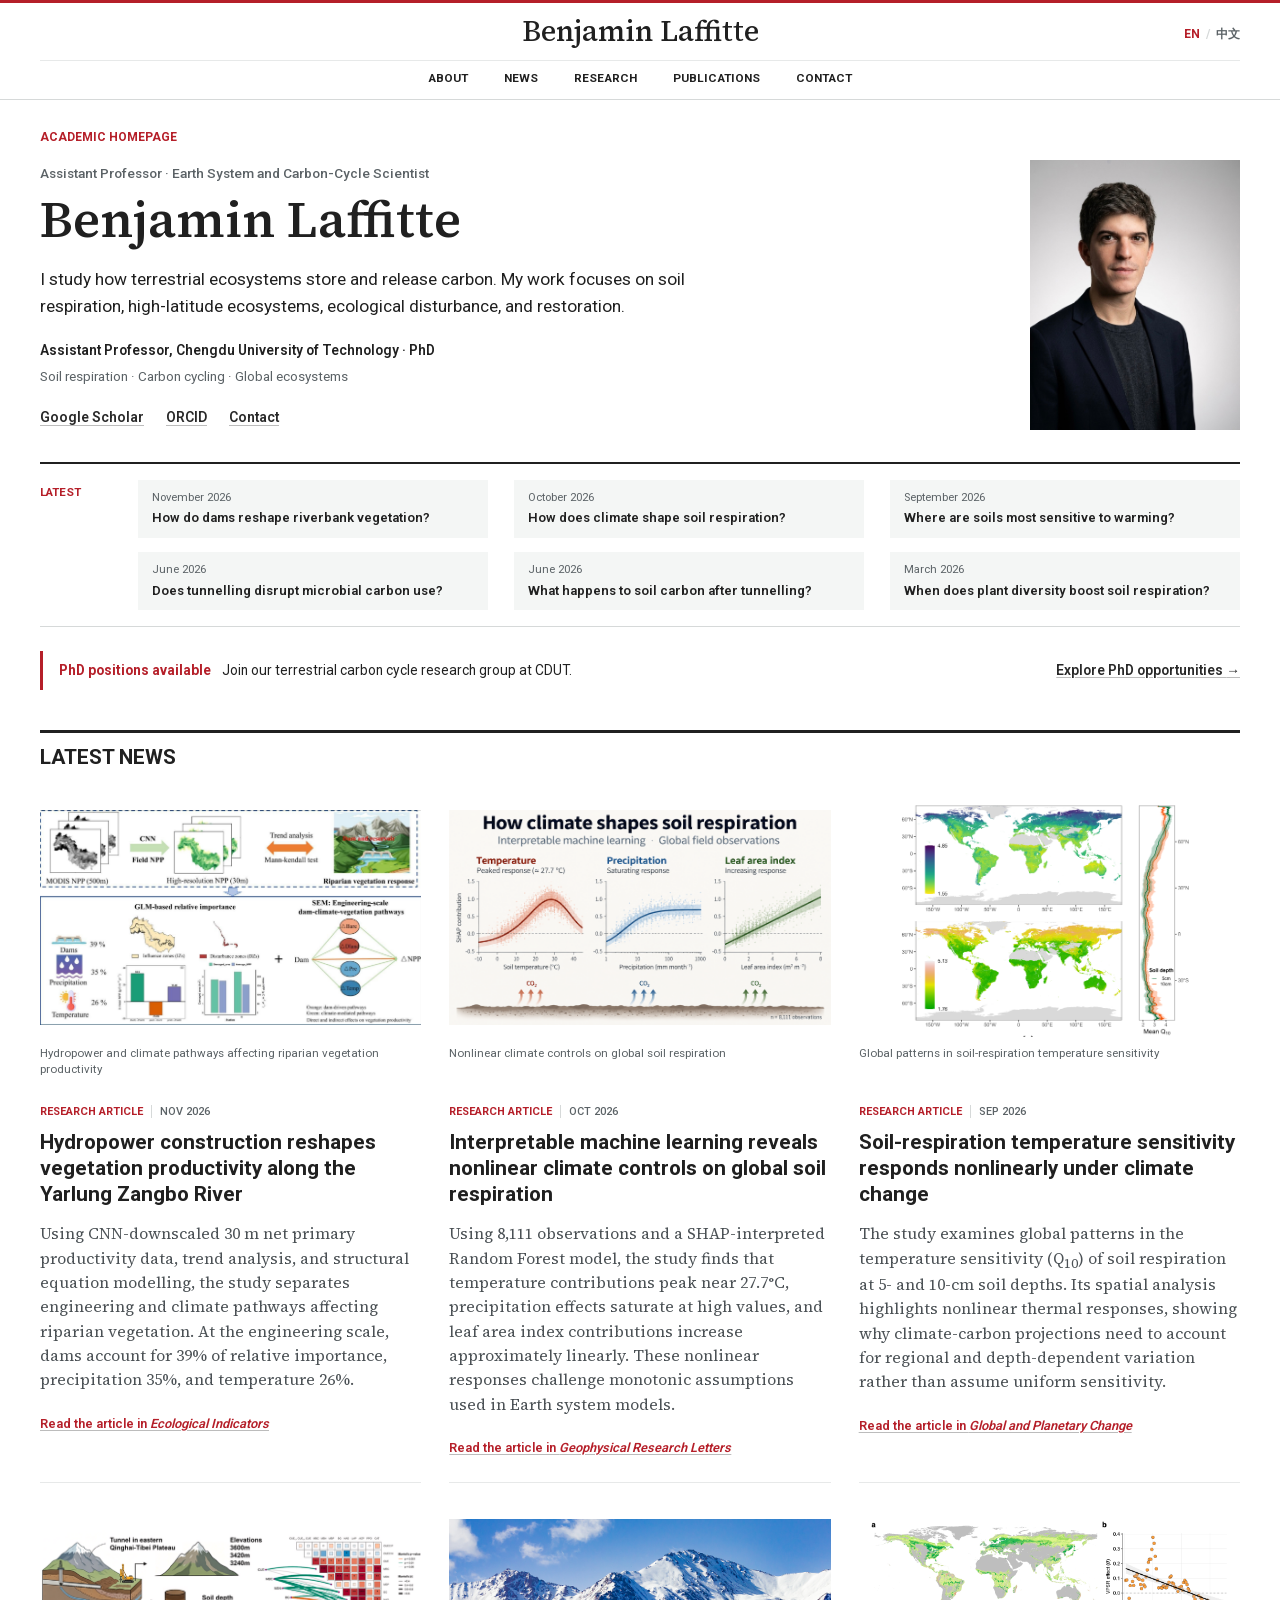
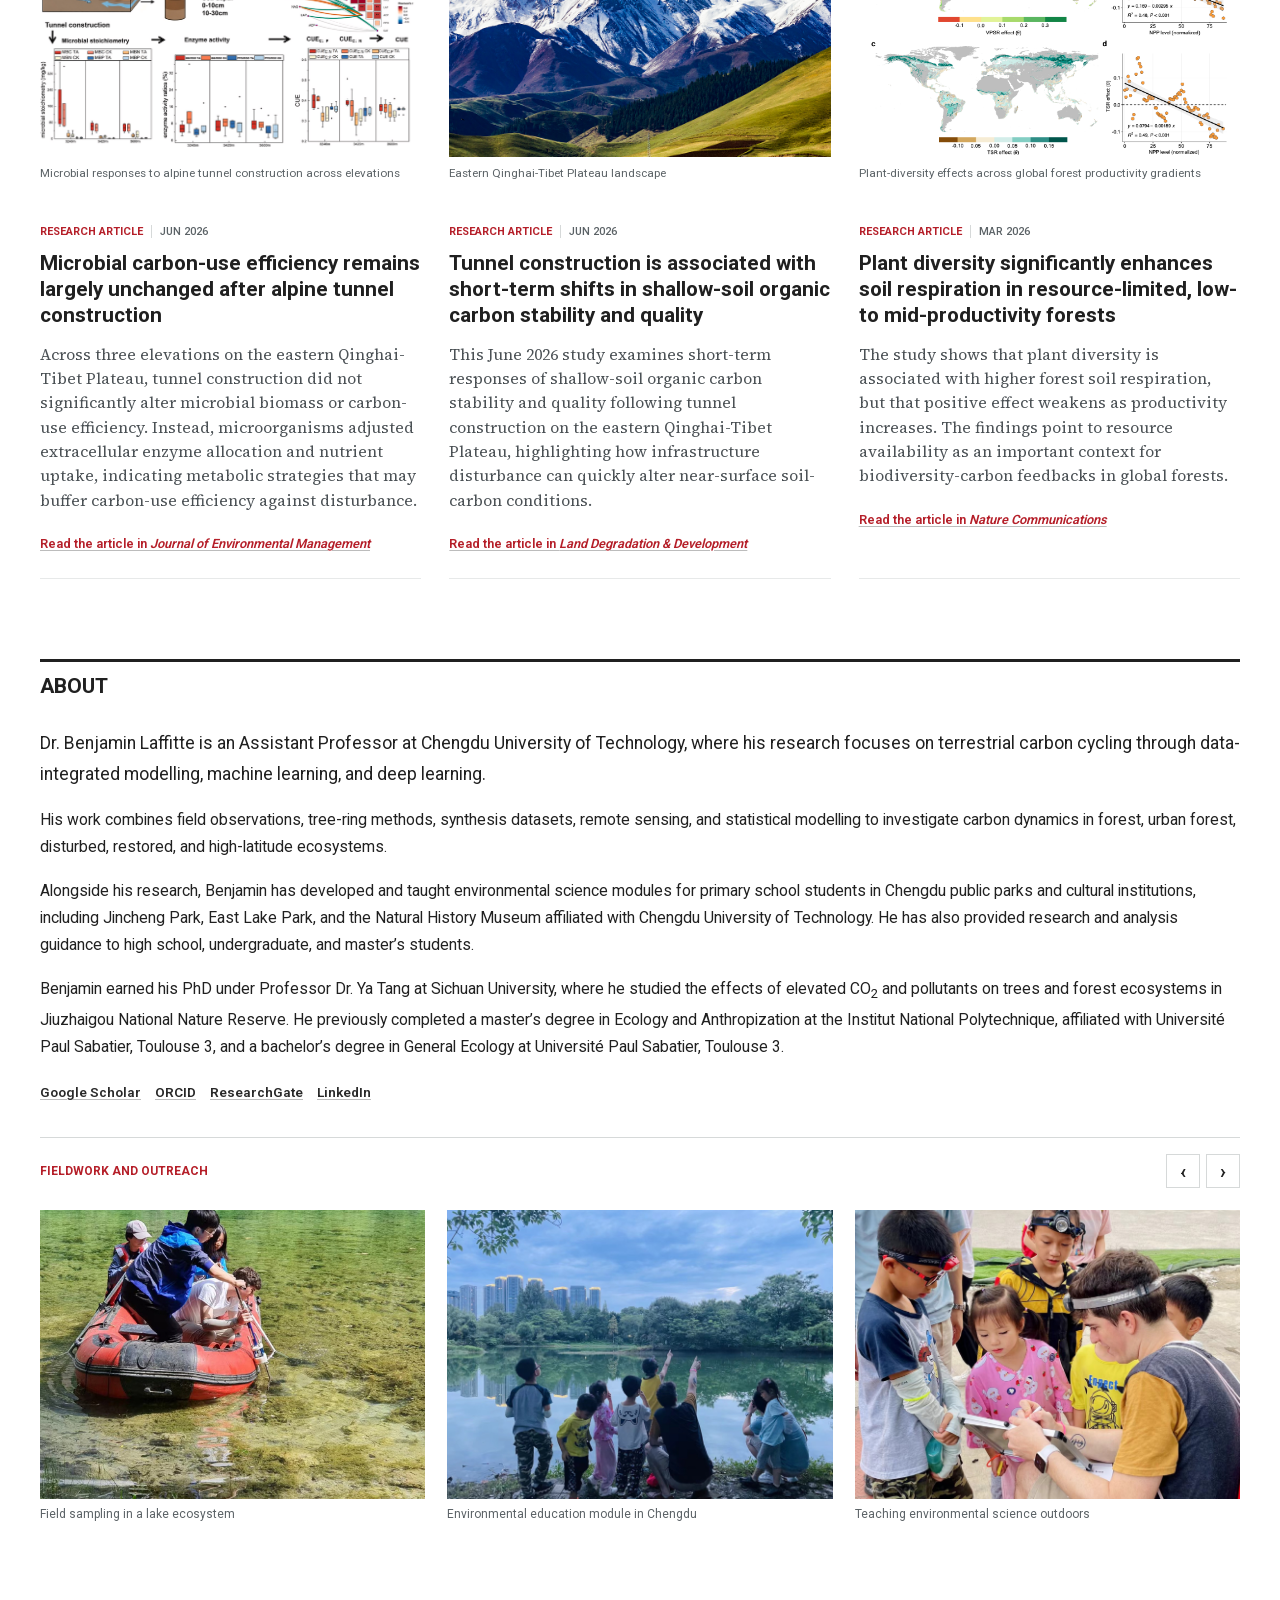
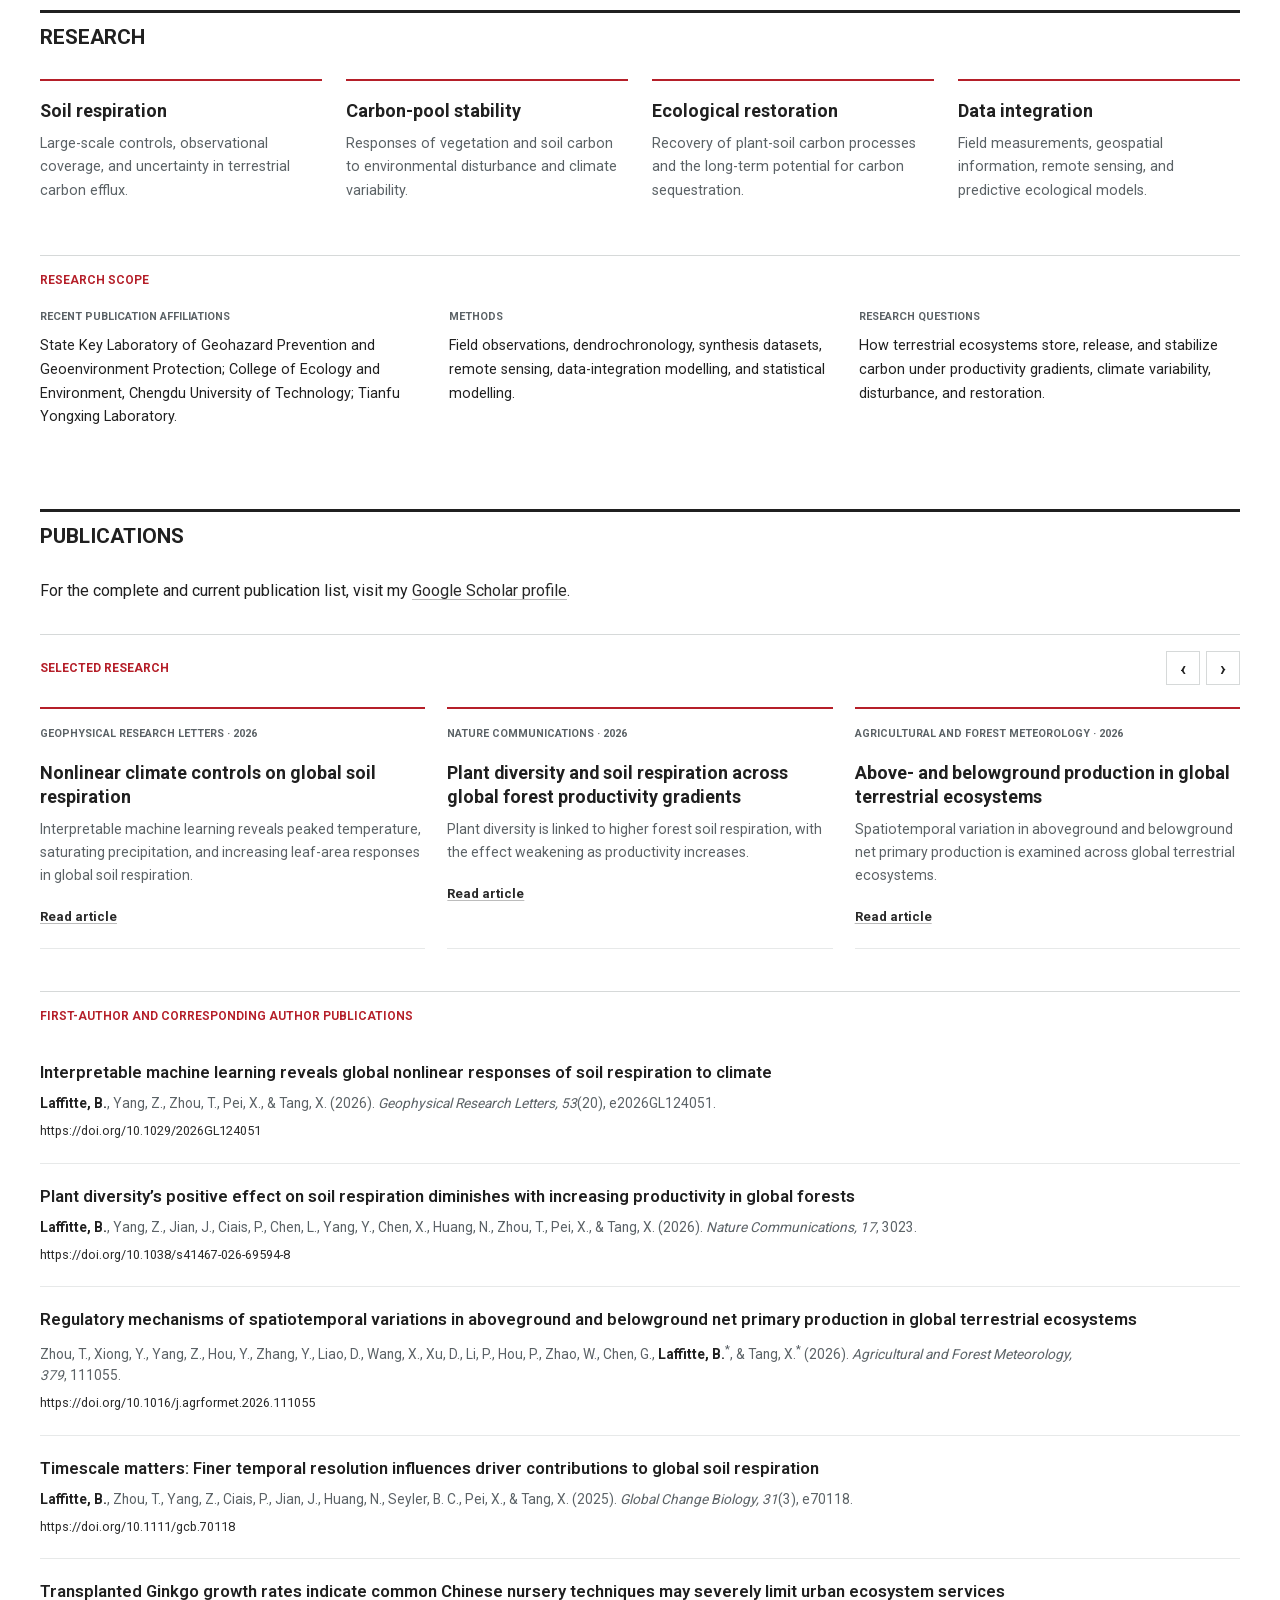
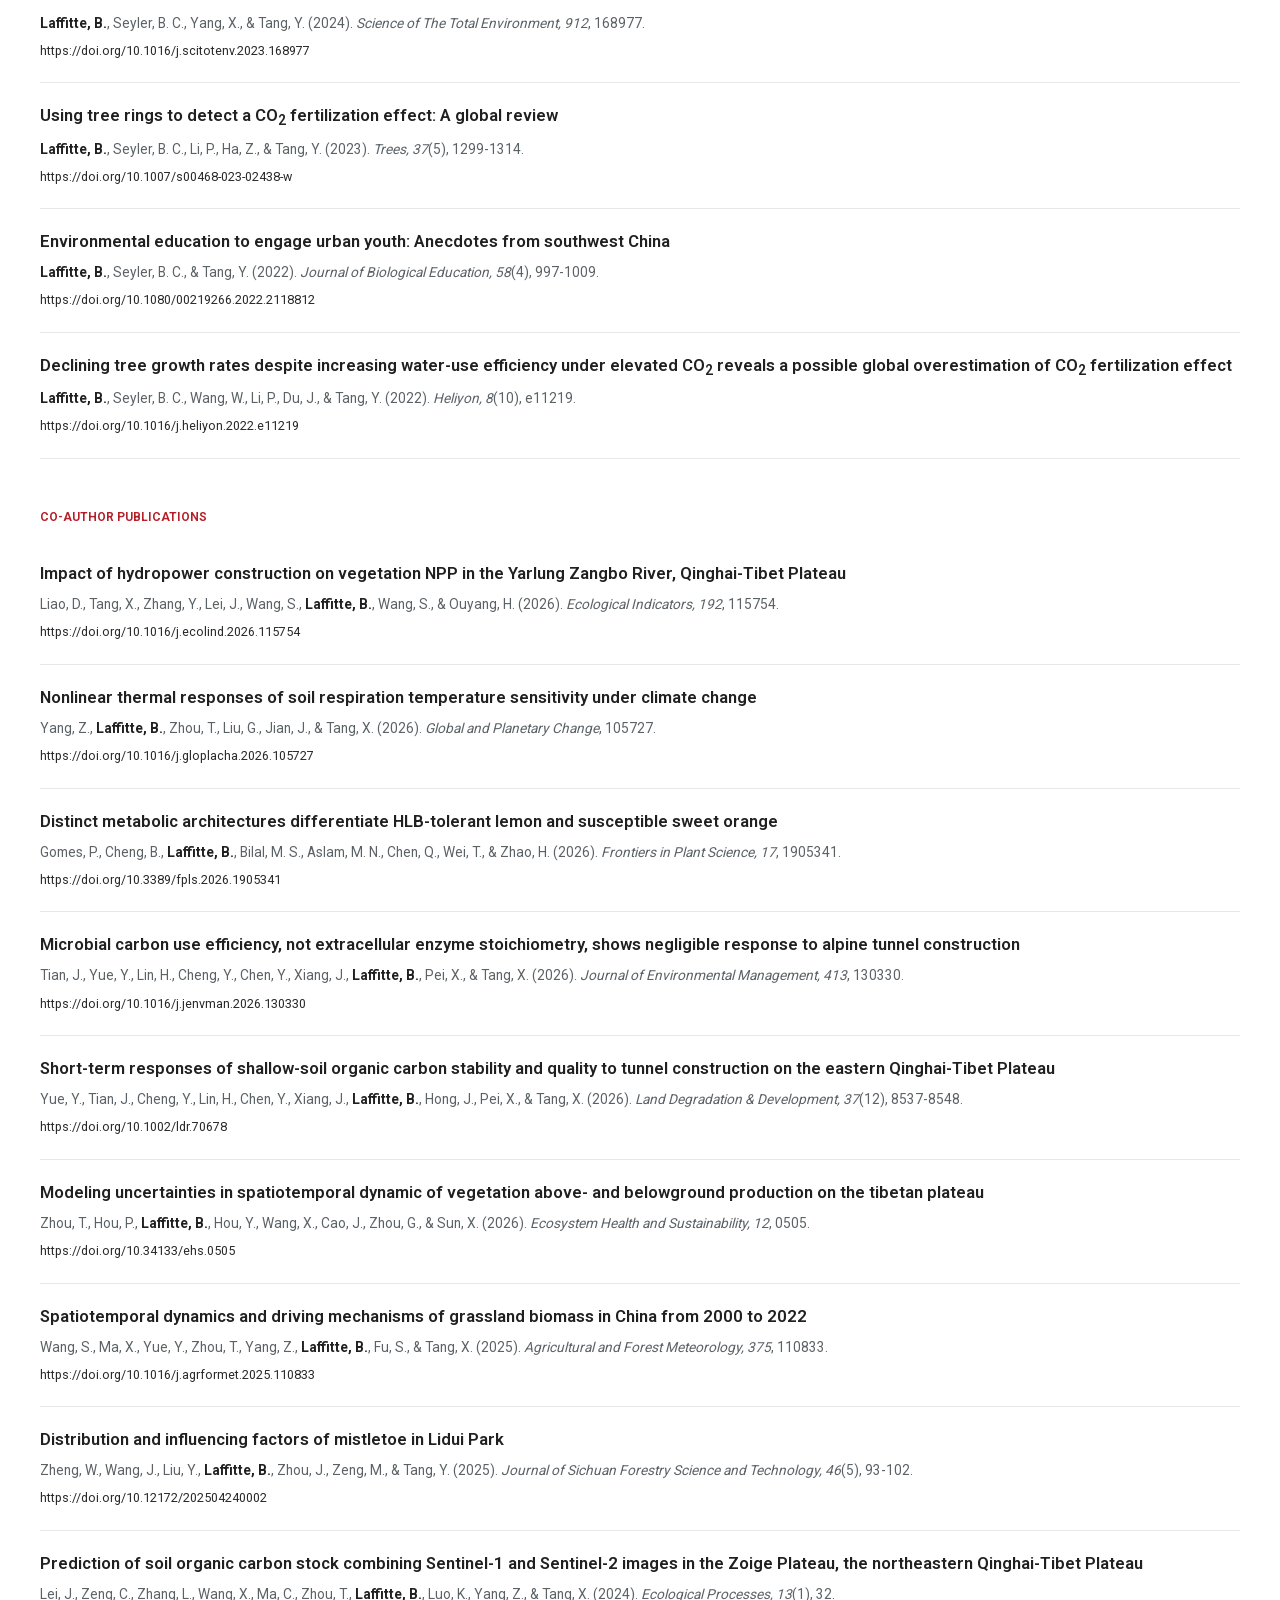
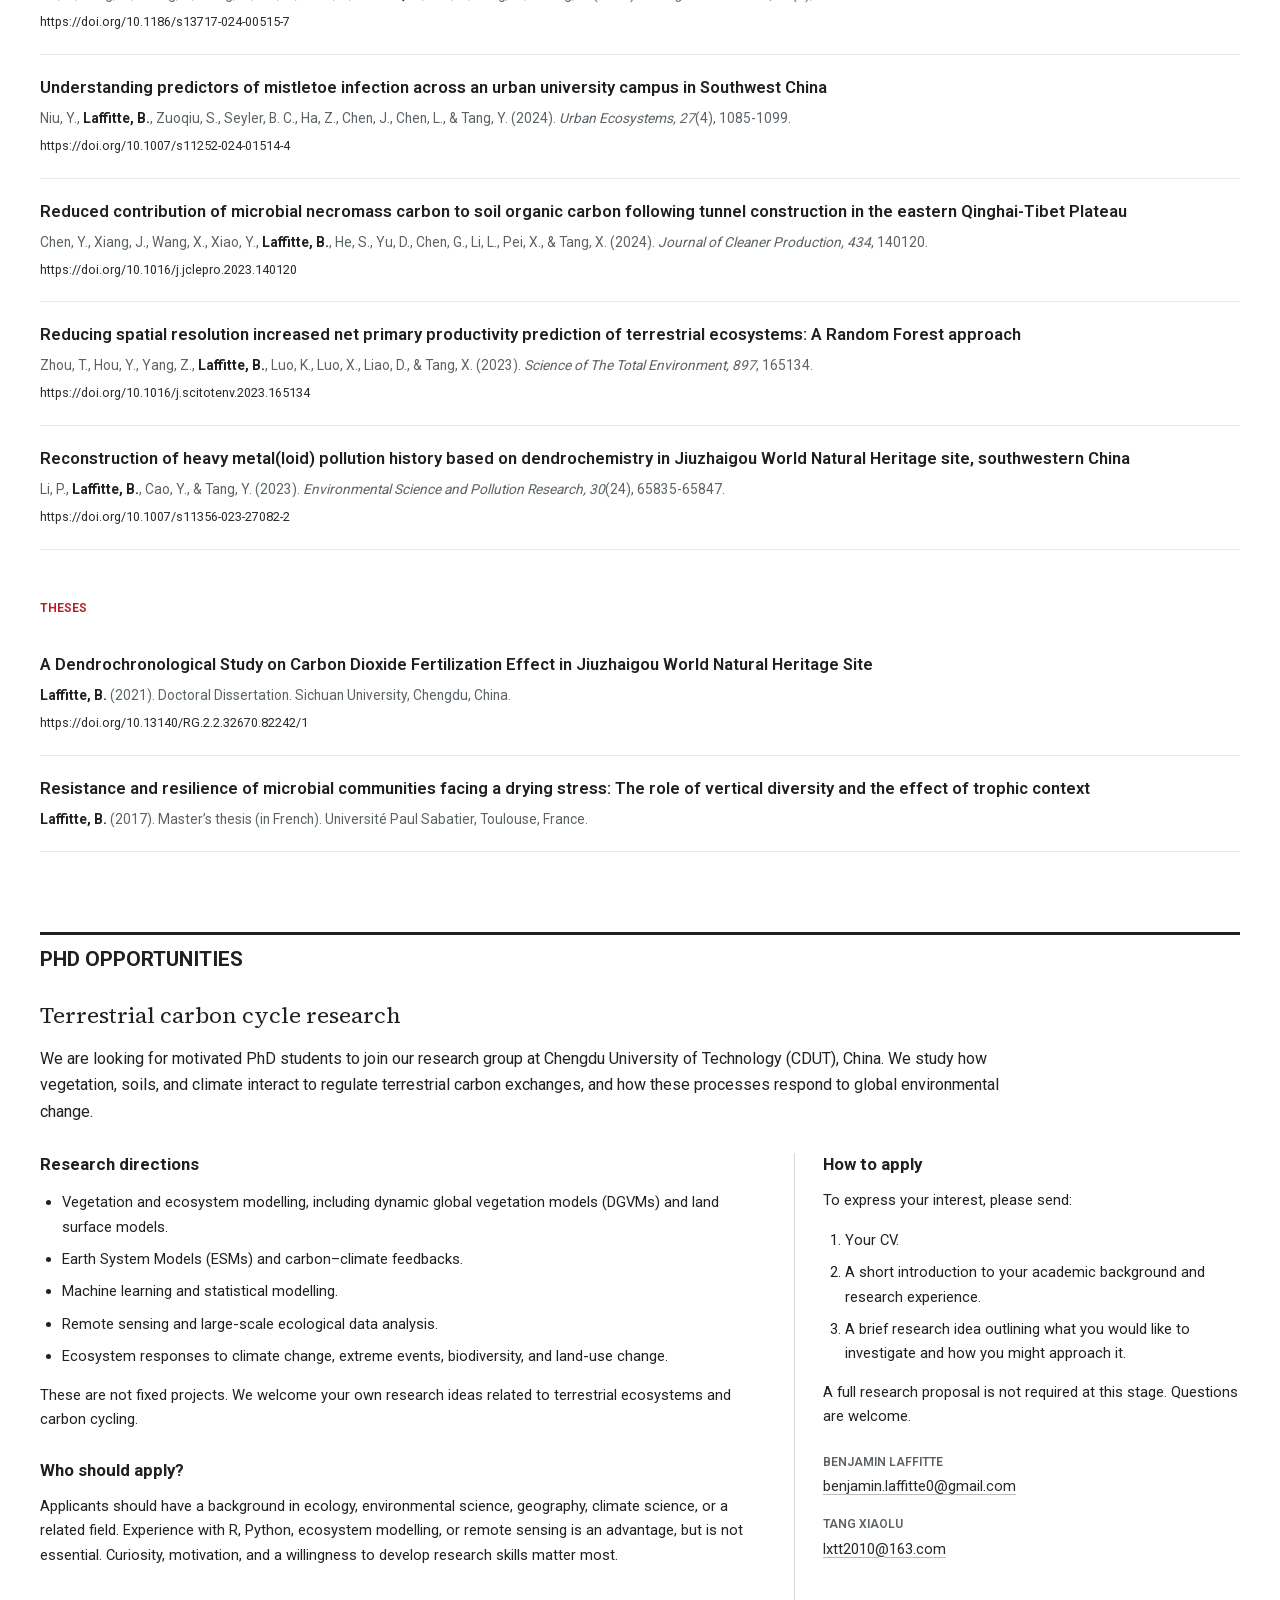
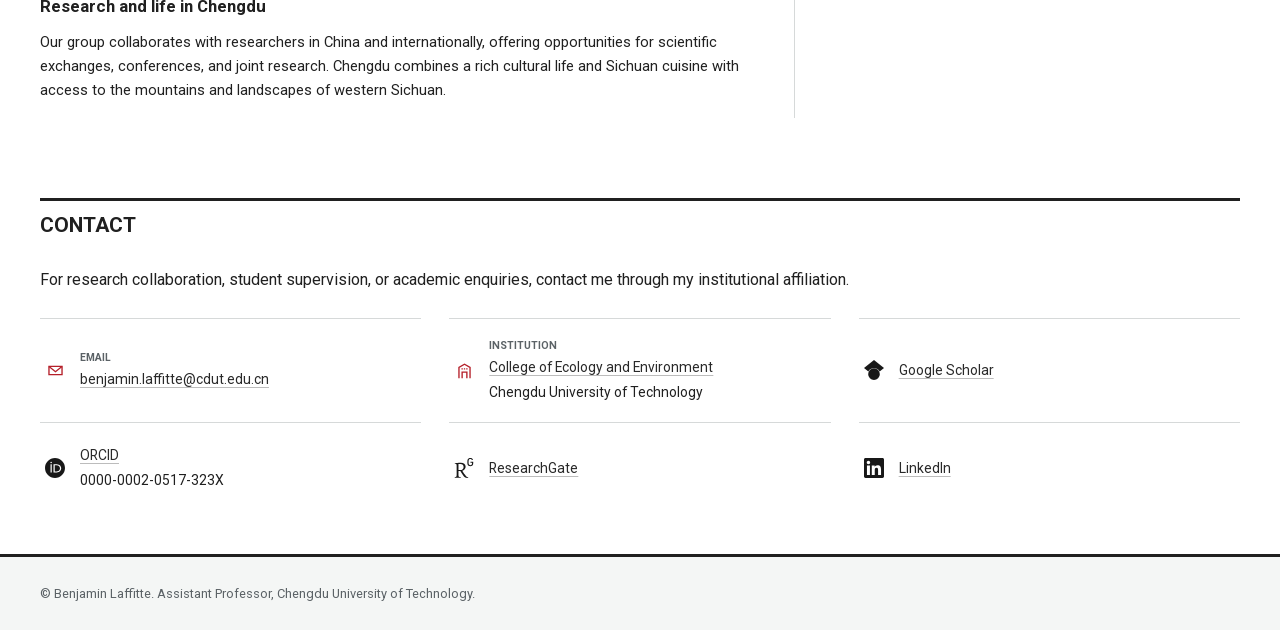
==== commit 82106f4b: "Add bilingual PhD recruitment call and homepage notice" ====
--- a/index.html
+++ b/index.html
@@ -29,7 +29,7 @@
 
   <link rel="stylesheet" href="styles.css?v=20260626-news-ldd">
   <link rel="preload" href="assets/fonts/source-serif-4-latin.woff2" as="font" type="font/woff2" crossorigin>
-  <link rel="stylesheet" href="journal.css?v=20261028-1">
+  <link rel="stylesheet" href="journal.css?v=20261119-phd">
   <script type="application/ld+json">
   {
     "@context": "https://schema.org",
@@ -116,6 +116,11 @@
       </div>
     </section>
 
+    <aside class="phd-notice container" aria-label="PhD opportunities">
+      <p><strong>PhD positions available</strong> Join our terrestrial carbon cycle research group at CDUT.</p>
+      <a href="#phd-opportunities">Explore PhD opportunities <span aria-hidden="true">&rarr;</span></a>
+    </aside>
+
     <section class="section container" id="news" aria-labelledby="news-title">
       <div>
         <h2 id="news-title">Latest News</h2>
@@ -391,6 +396,45 @@
             <li class="publication"><span class="publication-title">Resistance and resilience of microbial communities facing a drying stress: The role of vertical diversity and the effect of trophic context</span><span class="publication-meta"><strong>Laffitte, B.</strong> (2017). Master&rsquo;s thesis (in French). Universit&eacute; Paul Sabatier, Toulouse, France.</span></li>
           </ol>
         </section>
+      </div>
+    </section>
+
+    <section class="section container" id="phd-opportunities" aria-labelledby="phd-title">
+      <h2 id="phd-title">PhD Opportunities</h2>
+      <p class="phd-subtitle">Terrestrial carbon cycle research</p>
+      <p class="phd-intro">We are looking for motivated PhD students to join our research group at Chengdu University of Technology (CDUT), China. We study how vegetation, soils, and climate interact to regulate terrestrial carbon exchanges, and how these processes respond to global environmental change.</p>
+      <div class="phd-layout">
+        <div>
+          <h3>Research directions</h3>
+          <ul>
+            <li>Vegetation and ecosystem modelling, including dynamic global vegetation models (DGVMs) and land surface models.</li>
+            <li>Earth System Models (ESMs) and carbon&ndash;climate feedbacks.</li>
+            <li>Machine learning and statistical modelling.</li>
+            <li>Remote sensing and large-scale ecological data analysis.</li>
+            <li>Ecosystem responses to climate change, extreme events, biodiversity, and land-use change.</li>
+          </ul>
+          <p>These are not fixed projects. We welcome your own research ideas related to terrestrial ecosystems and carbon cycling.</p>
+          <h3>Who should apply?</h3>
+          <p>Applicants should have a background in ecology, environmental science, geography, climate science, or a related field. Experience with R, Python, ecosystem modelling, or remote sensing is an advantage, but is not essential. Curiosity, motivation, and a willingness to develop research skills matter most.</p>
+          <h3>Research and life in Chengdu</h3>
+          <p>Our group collaborates with researchers in China and internationally, offering opportunities for scientific exchanges, conferences, and joint research. Chengdu combines a rich cultural life and Sichuan cuisine with access to the mountains and landscapes of western Sichuan.</p>
+        </div>
+        <div class="phd-application">
+          <h3>How to apply</h3>
+          <p>To express your interest, please send:</p>
+          <ol>
+            <li>Your CV.</li>
+            <li>A short introduction to your academic background and research experience.</li>
+            <li>A brief research idea outlining what you would like to investigate and how you might approach it.</li>
+          </ol>
+          <p>A full research proposal is not required at this stage. Questions are welcome.</p>
+          <dl class="phd-contacts">
+            <dt>Benjamin Laffitte</dt>
+            <dd><a href="mailto:benjamin.laffitte0@gmail.com">benjamin.laffitte0@gmail.com</a></dd>
+            <dt>Tang Xiaolu</dt>
+            <dd><a href="mailto:lxtt2010@163.com">lxtt2010@163.com</a></dd>
+          </dl>
+        </div>
       </div>
     </section>
 
--- a/journal.css
+++ b/journal.css
@@ -112,6 +112,32 @@
 .hero-links a { font-size: 0.87rem; font-weight: 600; }
 .profile-panel { padding-top: 32px; }
 .profile-photo { max-width: 210px; }
+
+.phd-notice {
+  margin-top: 24px;
+  display: flex;
+  align-items: center;
+  justify-content: space-between;
+  flex-wrap: wrap;
+  gap: 8px 24px;
+  border-left: 3px solid var(--accent);
+  padding: 8px 0 8px 16px;
+  font-size: 0.86rem;
+}
+.phd-notice p { margin: 0; }
+.phd-notice strong { color: var(--accent); margin-right: 8px; }
+.phd-notice a { font-weight: 600; }
+.phd-subtitle { font-family: var(--serif); font-size: 1.4rem; line-height: 1.3; margin: 0 0 16px; }
+.phd-intro { max-width: 960px; }
+.phd-layout { display: grid; grid-template-columns: minmax(0, 1.6fr) minmax(0, 1fr); gap: 40px; margin-top: 28px; font-size: 0.92rem; }
+.phd-layout h3 { font-family: var(--sans); font-size: 1.05rem; margin: 28px 0 12px; }
+.phd-layout h3:first-child { margin-top: 0; }
+.phd-layout ul, .phd-layout ol { padding-left: 22px; }
+.phd-layout li { margin-bottom: 8px; }
+.phd-application { border-left: 1px solid var(--rule); padding-left: 28px; }
+.phd-contacts { margin: 24px 0 0; }
+.phd-contacts dt { font-weight: 600; }
+.phd-contacts dd { margin: 0 0 16px; overflow-wrap: anywhere; }
 
 .latest-strip {
   display: grid;
@@ -236,6 +262,8 @@
 }
 
 @media (max-width: 680px) {
+  .phd-layout { grid-template-columns: 1fr; gap: 24px; }
+  .phd-application { border-left: 0; border-top: 1px solid var(--rule); padding: 24px 0 0; }
   .container { width: calc(100% - 36px); }
   .name { font-size: 1.2rem; }
   .nav { padding-block: 10px 0; }
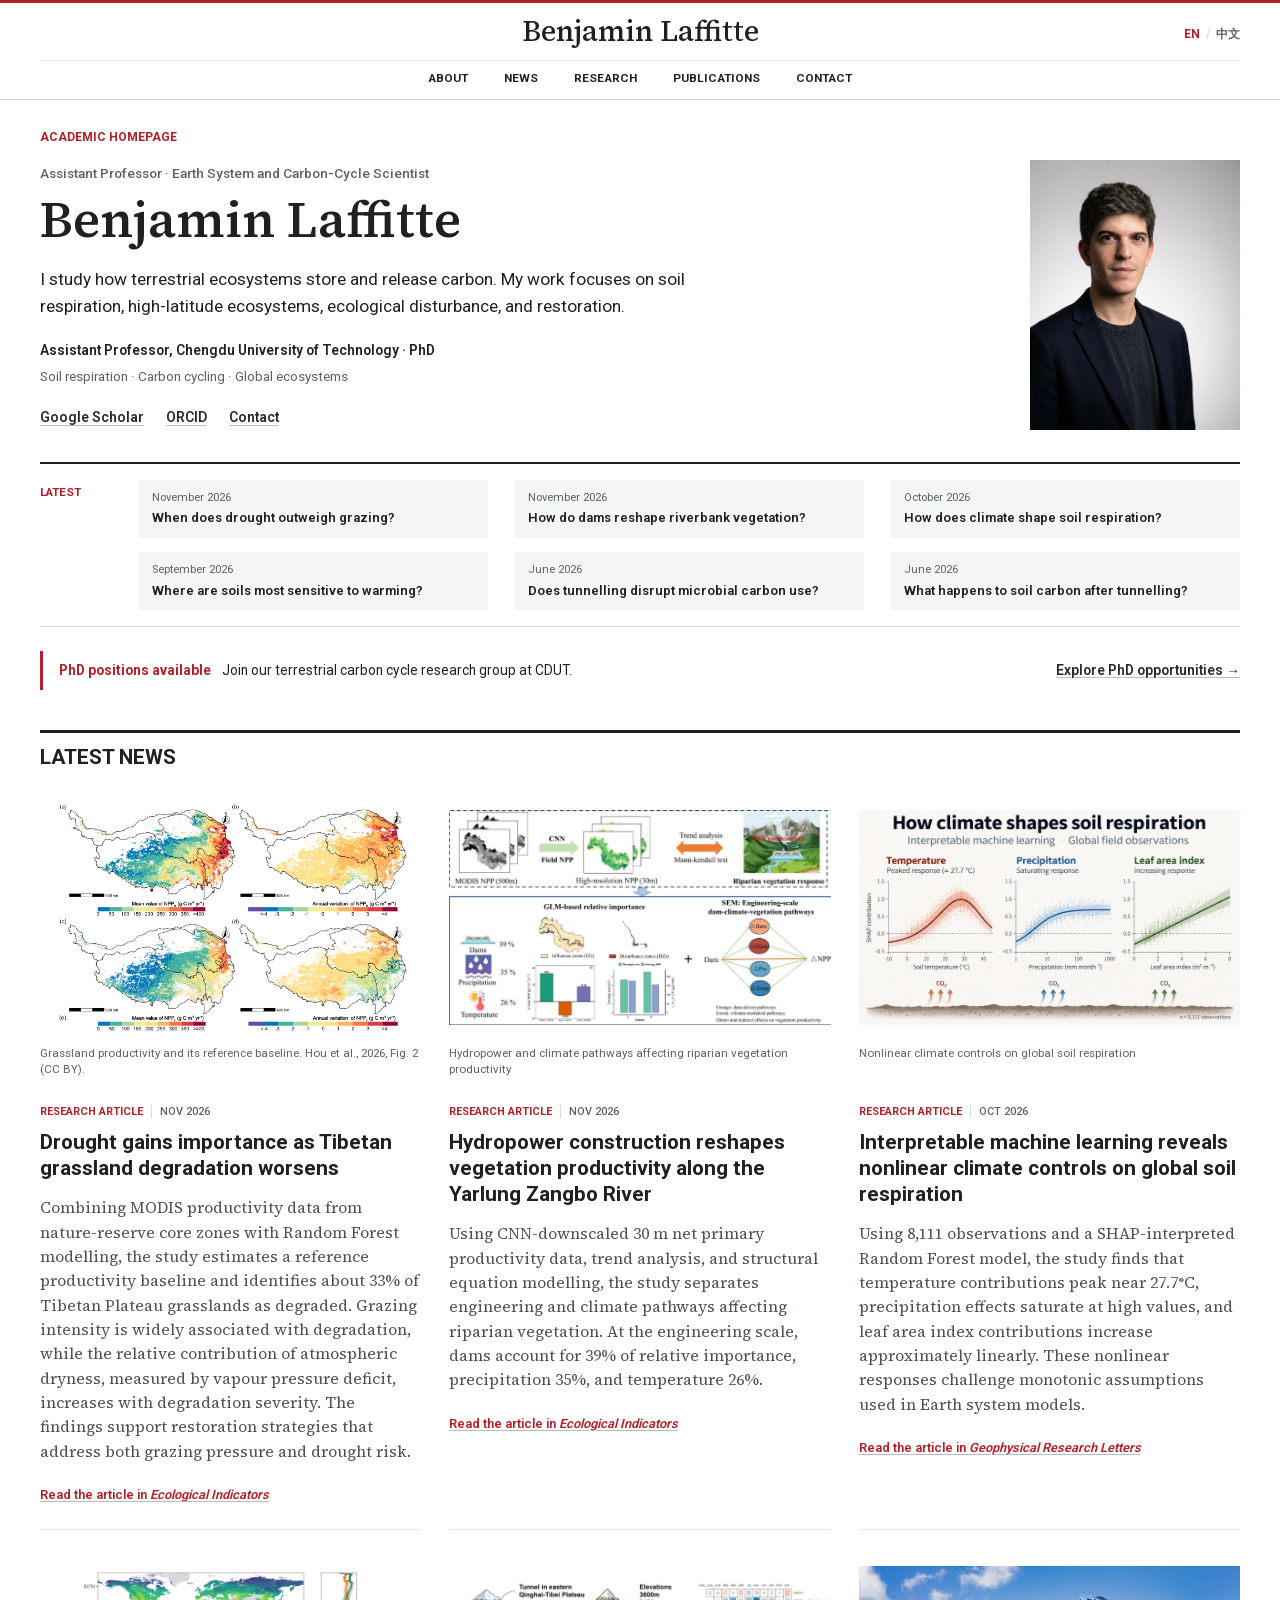
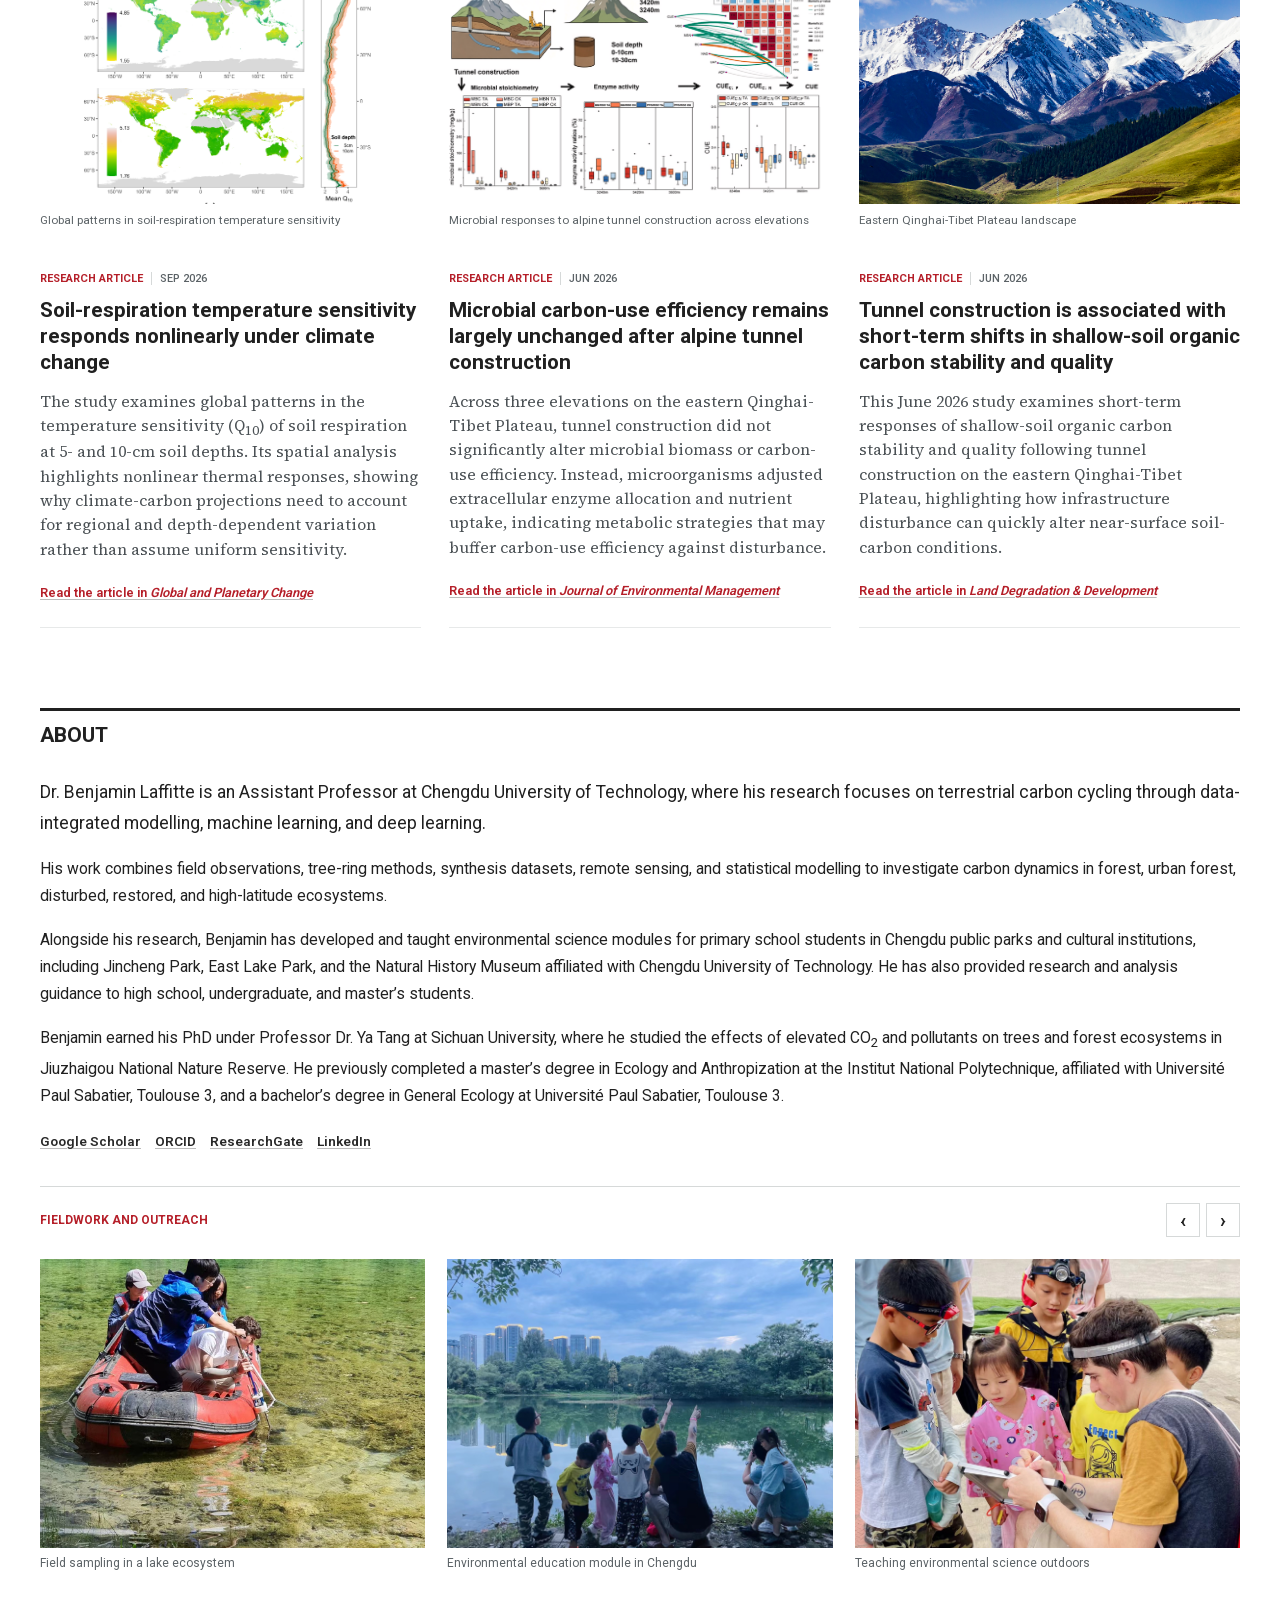
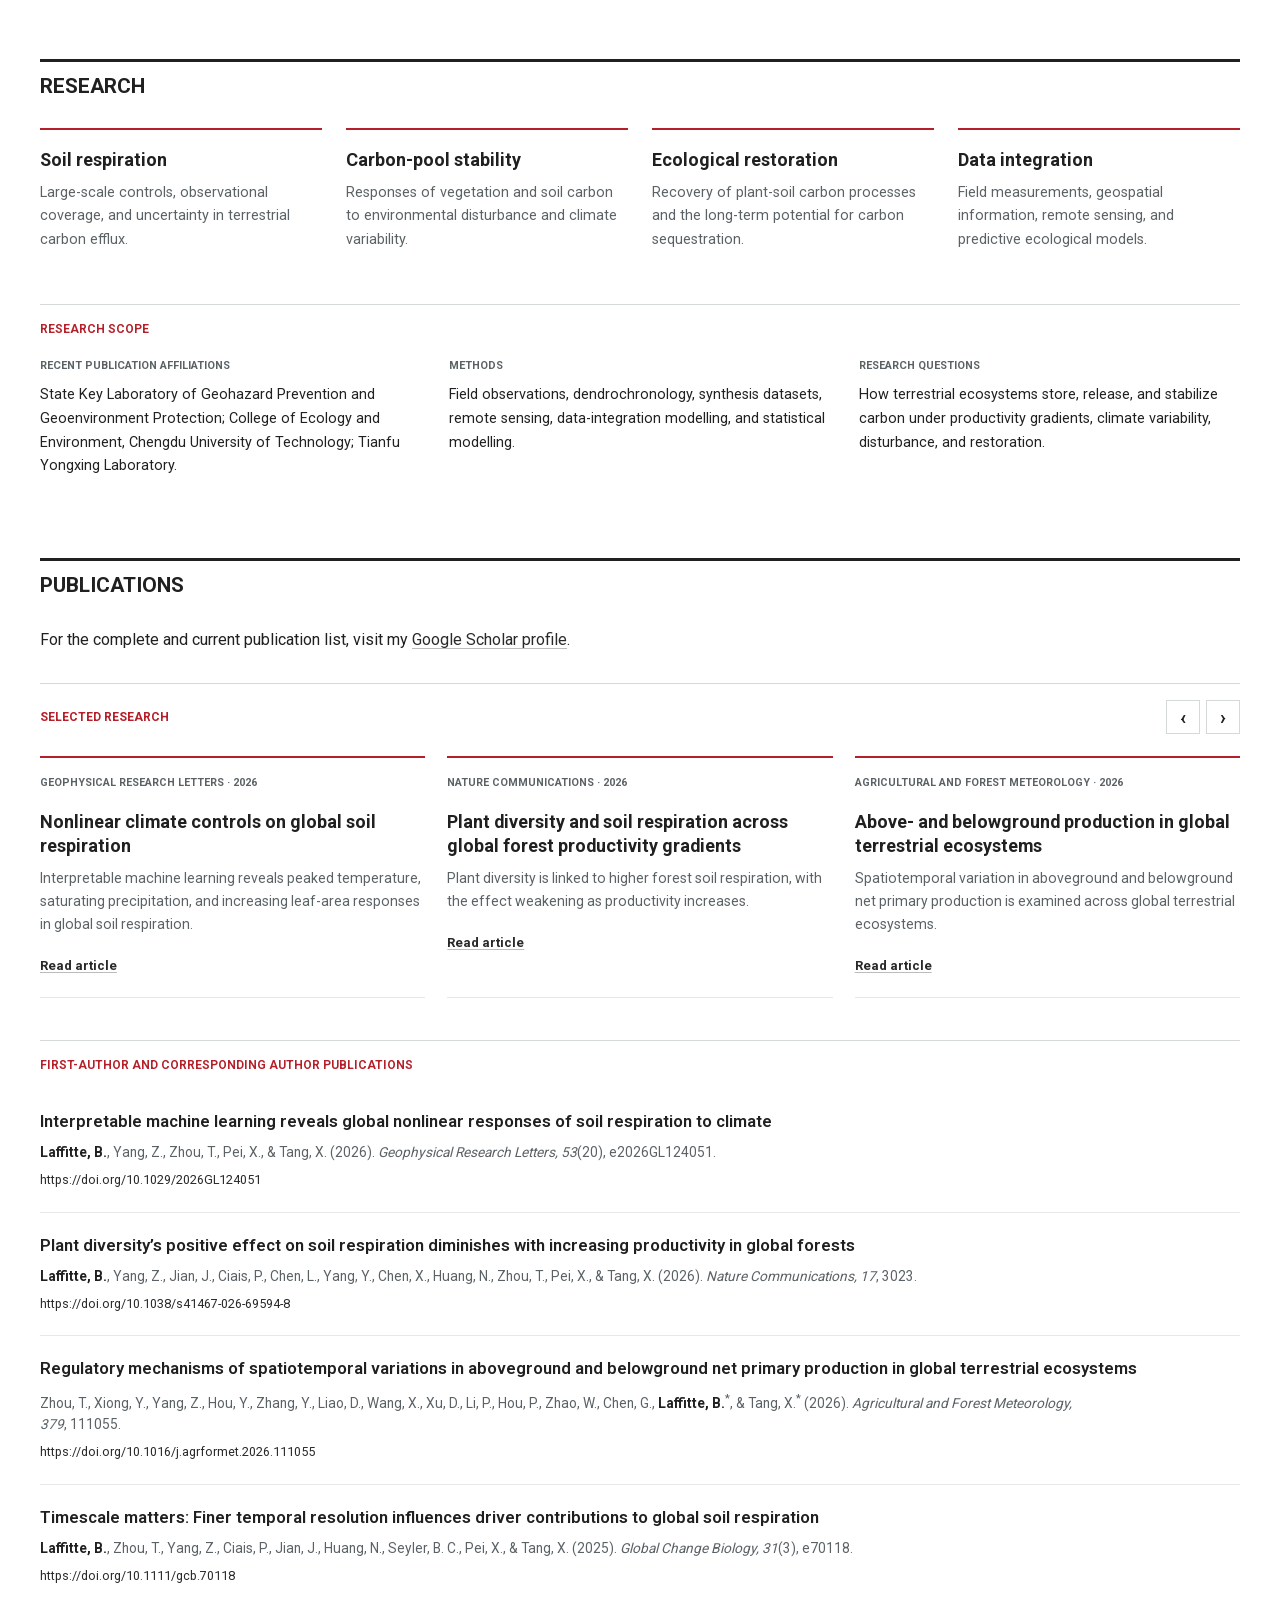
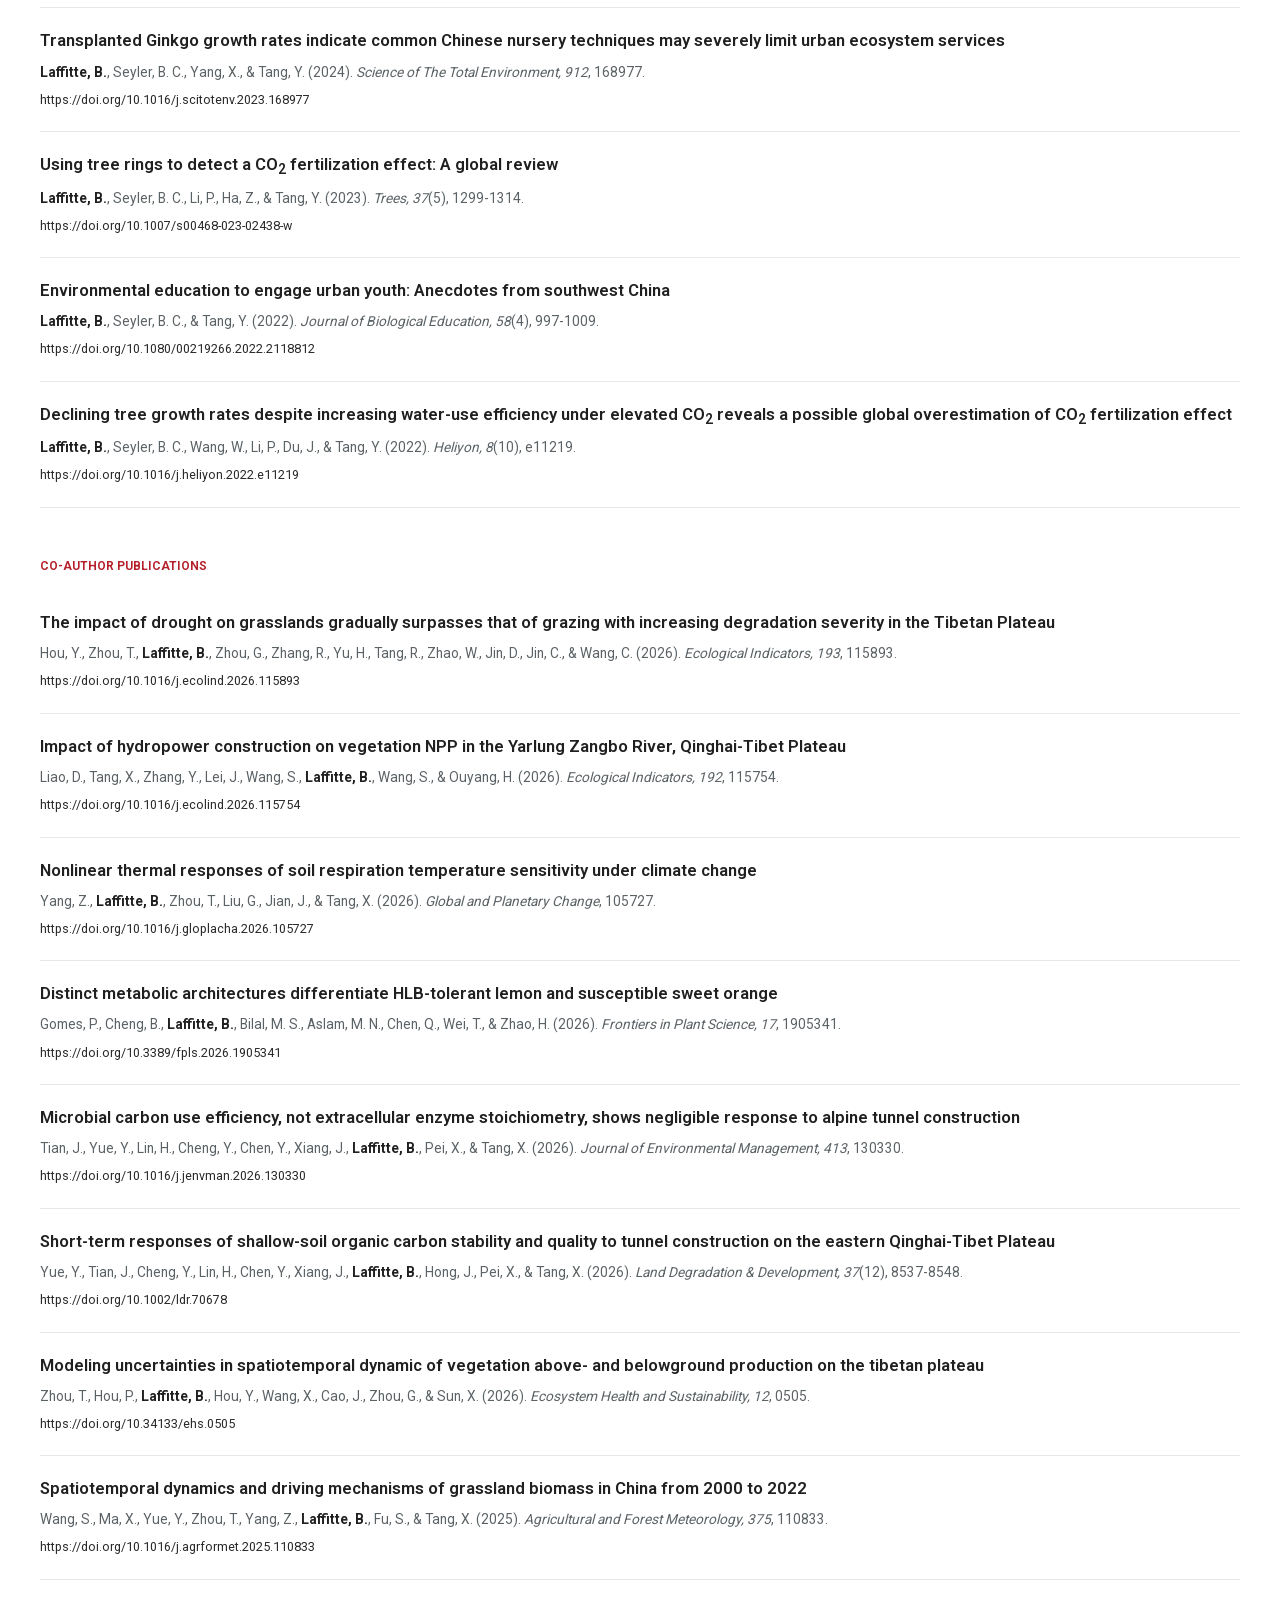
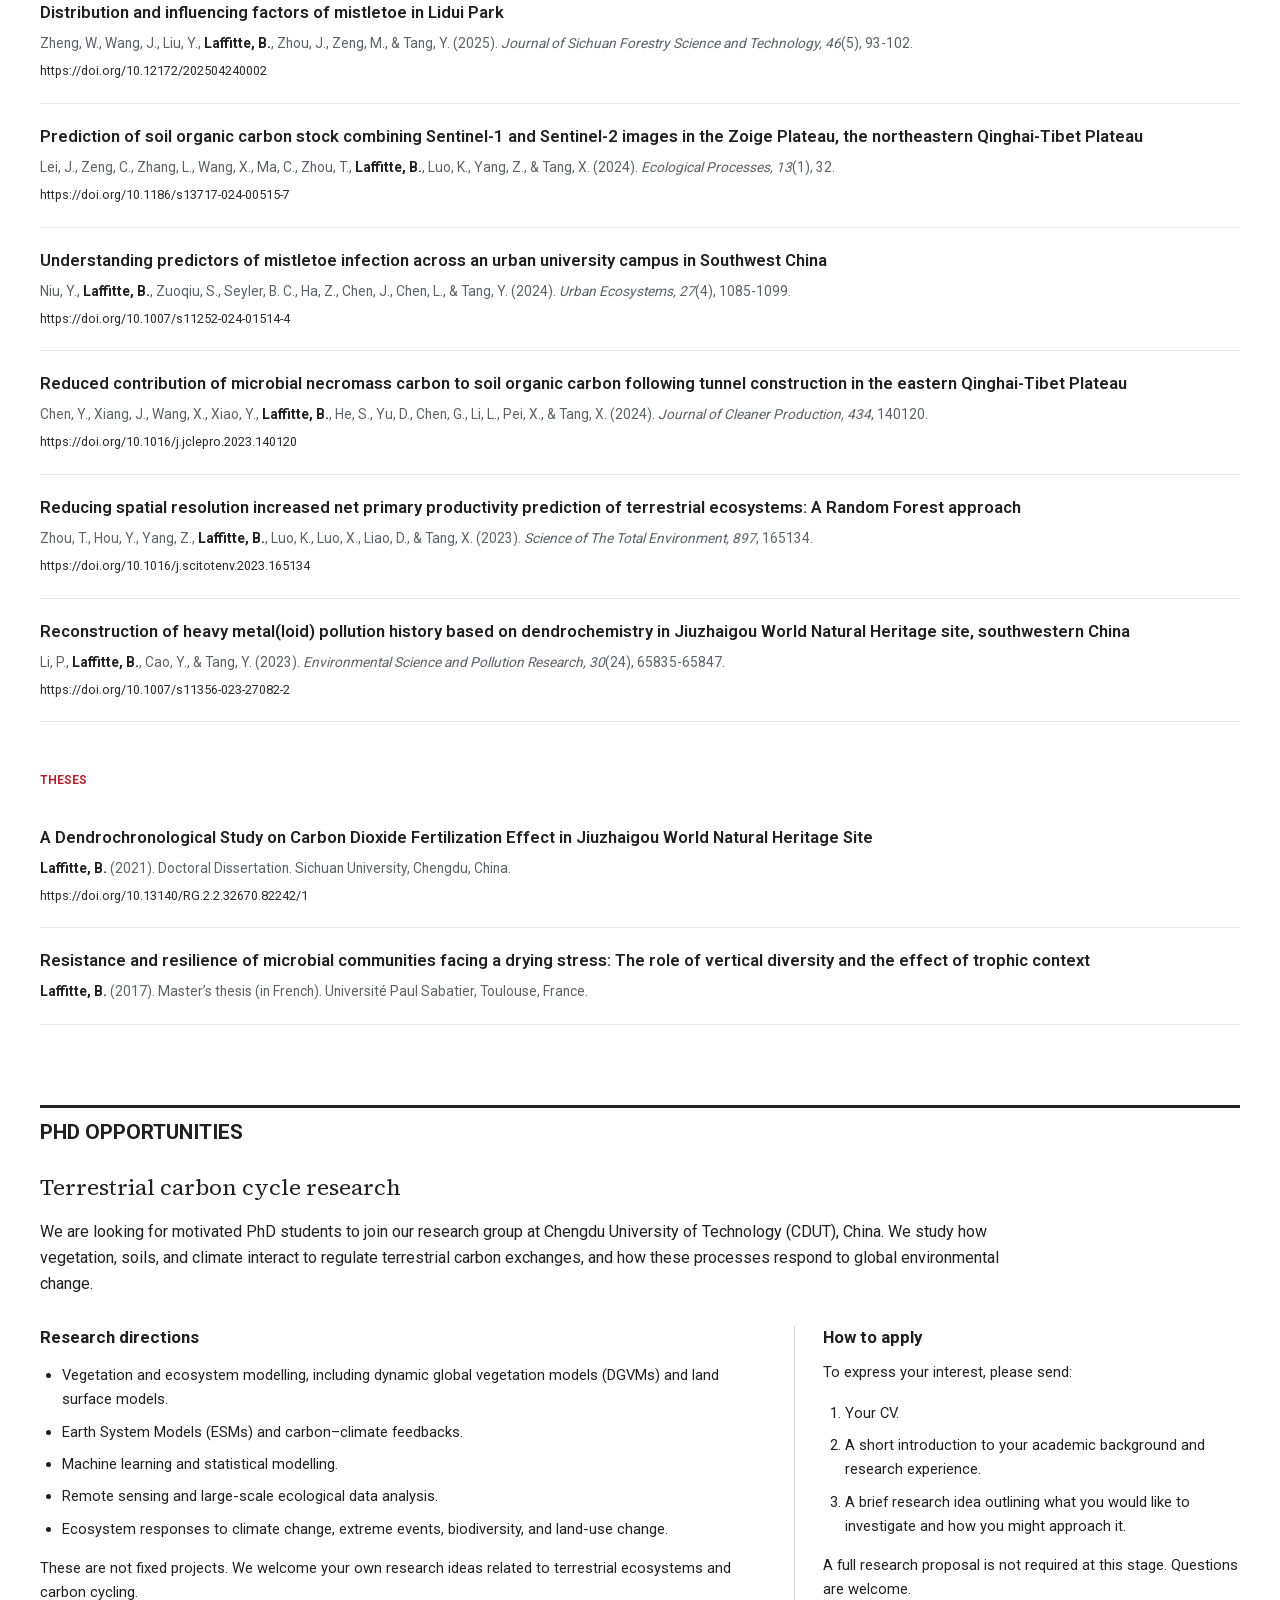
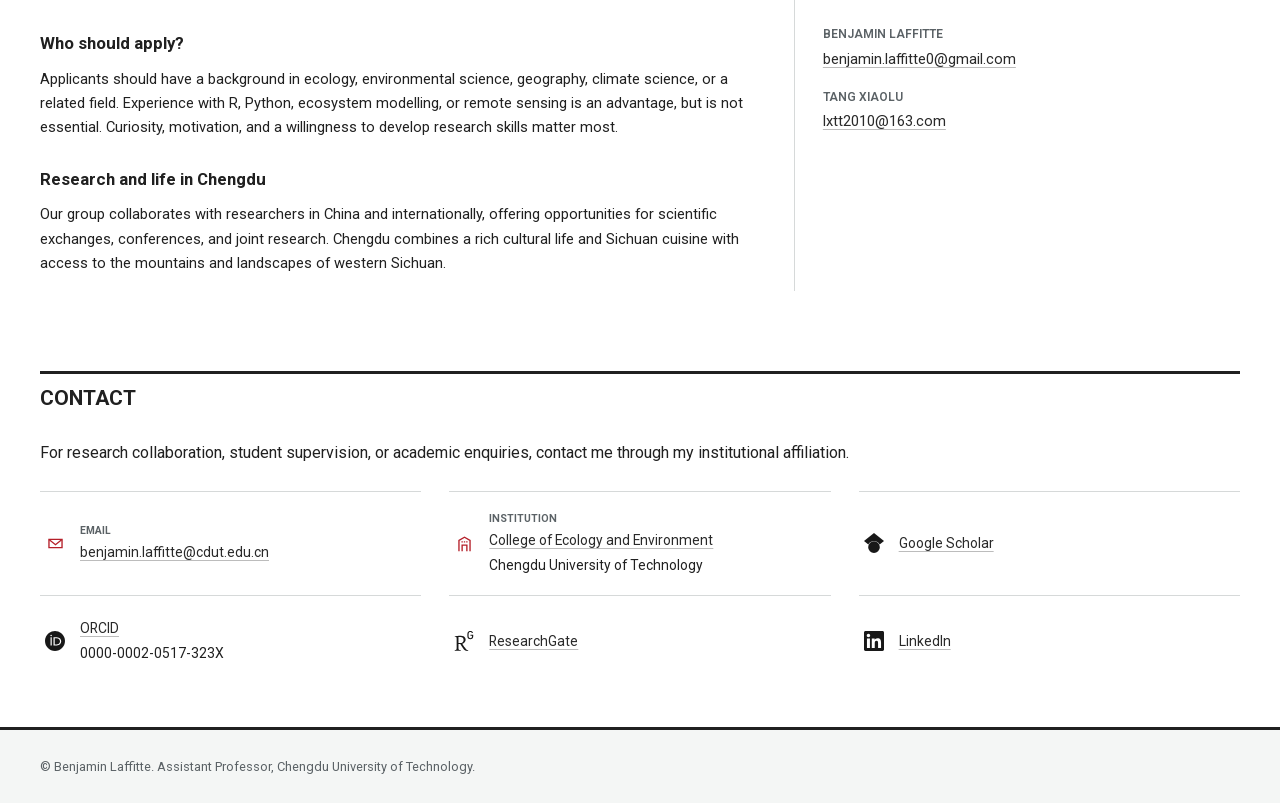
==== commit 4d0b3f90: "Add Tibetan grassland degradation study to bilingual news and publications" ====
--- a/index.html
+++ b/index.html
@@ -107,12 +107,12 @@
 
       <div class="latest-strip" aria-label="Latest highlights">
         <span>Latest</span>
+        <a href="https://doi.org/10.1016/j.ecolind.2026.115893" target="_blank" rel="noopener noreferrer"><time datetime="2026-11">November 2026</time> When does drought outweigh grazing?</a>
         <a href="https://doi.org/10.1016/j.ecolind.2026.115754" target="_blank" rel="noopener noreferrer"><time datetime="2026-11">November 2026</time> How do dams reshape riverbank vegetation?</a>
         <a href="https://doi.org/10.1029/2026GL124051" target="_blank" rel="noopener noreferrer"><time datetime="2026-10">October 2026</time> How does climate shape soil respiration?</a>
         <a href="https://doi.org/10.1016/j.gloplacha.2026.105727" target="_blank" rel="noopener noreferrer"><time datetime="2026-09">September 2026</time> Where are soils most sensitive to warming?</a>
         <a href="https://doi.org/10.1016/j.jenvman.2026.130330" target="_blank" rel="noopener noreferrer"><time datetime="2026-06">June 2026</time> Does tunnelling disrupt microbial carbon use?</a>
         <a href="https://doi.org/10.1002/ldr.70678" target="_blank" rel="noopener noreferrer"><time datetime="2026-06">June 2026</time> What happens to soil carbon after tunnelling?</a>
-        <a href="https://doi.org/10.1038/s41467-026-69594-8" target="_blank" rel="noopener noreferrer"><time datetime="2026-03">March 2026</time> When does plant diversity boost soil respiration?</a>
       </div>
     </section>
 
@@ -126,6 +126,18 @@
         <h2 id="news-title">Latest News</h2>
 
         <div class="news-list">
+          <article class="news-item">
+            <figure class="news-figure research-figure">
+              <img src="assets/news/tibetan-grassland-npp-baseline.png" alt="Maps of MODIS grassland net primary productivity and its reference baseline, with annual trends across the Tibetan Plateau" width="1308" height="858">
+              <figcaption>Grassland productivity and its reference baseline. Hou et al., 2026, Fig. 2 (CC BY).</figcaption>
+            </figure>
+            <div class="news-body">
+              <p class="news-meta"><span>Research Article</span><time datetime="2026-11">Nov 2026</time></p>
+              <h3>Drought gains importance as Tibetan grassland degradation worsens</h3>
+              <p>Combining MODIS productivity data from nature-reserve core zones with Random Forest modelling, the study estimates a reference productivity baseline and identifies about 33% of Tibetan Plateau grasslands as degraded. Grazing intensity is widely associated with degradation, while the relative contribution of atmospheric dryness, measured by vapour pressure deficit, increases with degradation severity. The findings support restoration strategies that address both grazing pressure and drought risk.</p>
+              <a href="https://doi.org/10.1016/j.ecolind.2026.115893" target="_blank" rel="noopener noreferrer">Read the article in <em>Ecological Indicators</em></a>
+            </div>
+          </article>
           <article class="news-item">
             <figure class="news-figure research-figure">
               <img src="assets/news/hydropower-vegetation-npp-yarlung-zangbo.png" alt="Graphical abstract showing high-resolution NPP mapping and dam, precipitation, and temperature pathways affecting riparian vegetation" width="3142" height="1772">
@@ -184,18 +196,6 @@
               <h3>Tunnel construction is associated with short-term shifts in shallow-soil organic carbon stability and quality</h3>
               <p>This June 2026 study examines short-term responses of shallow-soil organic carbon stability and quality following tunnel construction on the eastern Qinghai-Tibet Plateau, highlighting how infrastructure disturbance can quickly alter near-surface soil-carbon conditions.</p>
               <a href="https://doi.org/10.1002/ldr.70678" target="_blank" rel="noopener noreferrer">Read the article in <em>Land Degradation &amp; Development</em></a>
-            </div>
-          </article>
-          <article class="news-item">
-            <figure class="news-figure research-figure">
-              <img src="assets/news/nature-communications-diversity-productivity.png" alt="Maps and scatter plots showing how plant-diversity effects on soil respiration vary along productivity gradients" width="2308" height="1534">
-              <figcaption>Plant-diversity effects across global forest productivity gradients</figcaption>
-            </figure>
-            <div class="news-body">
-              <p class="news-meta"><span>Research Article</span><time datetime="2026-03">Mar 2026</time></p>
-              <h3>Plant diversity significantly enhances soil respiration in resource-limited, low- to mid-productivity forests</h3>
-              <p>The study shows that plant diversity is associated with higher forest soil respiration, but that positive effect weakens as productivity increases. The findings point to resource availability as an important context for biodiversity-carbon feedbacks in global forests.</p>
-              <a href="https://doi.org/10.1038/s41467-026-69594-8" target="_blank" rel="noopener noreferrer">Read the article in <em>Nature Communications</em></a>
             </div>
           </article>
         </div>
@@ -373,6 +373,7 @@
         <section class="publication-group" aria-labelledby="coauthor-publications-title">
           <h3 id="coauthor-publications-title">Co-author publications</h3>
           <ol class="publication-list">
+            <li class="publication"><span class="publication-title">The impact of drought on grasslands gradually surpasses that of grazing with increasing degradation severity in the Tibetan Plateau</span><span class="publication-meta">Hou, Y., Zhou, T., <strong>Laffitte, B.</strong>, Zhou, G., Zhang, R., Yu, H., Tang, R., Zhao, W., Jin, D., Jin, C., &amp; Wang, C. (2026). <em>Ecological Indicators, 193</em>, 115893.</span><a class="publication-link" href="https://doi.org/10.1016/j.ecolind.2026.115893" target="_blank" rel="noopener noreferrer">https://doi.org/10.1016/j.ecolind.2026.115893</a></li>
             <li class="publication"><span class="publication-title">Impact of hydropower construction on vegetation NPP in the Yarlung Zangbo River, Qinghai-Tibet Plateau</span><span class="publication-meta">Liao, D., Tang, X., Zhang, Y., Lei, J., Wang, S., <strong>Laffitte, B.</strong>, Wang, S., &amp; Ouyang, H. (2026). <em>Ecological Indicators, 192</em>, 115754.</span><a class="publication-link" href="https://doi.org/10.1016/j.ecolind.2026.115754" target="_blank" rel="noopener noreferrer">https://doi.org/10.1016/j.ecolind.2026.115754</a></li>
             <li class="publication"><span class="publication-title">Nonlinear thermal responses of soil respiration temperature sensitivity under climate change</span><span class="publication-meta">Yang, Z., <strong>Laffitte, B.</strong>, Zhou, T., Liu, G., Jian, J., &amp; Tang, X. (2026). <em>Global and Planetary Change</em>, 105727.</span><a class="publication-link" href="https://doi.org/10.1016/j.gloplacha.2026.105727" target="_blank" rel="noopener noreferrer">https://doi.org/10.1016/j.gloplacha.2026.105727</a></li>
             <li class="publication"><span class="publication-title">Distinct metabolic architectures differentiate HLB-tolerant lemon and susceptible sweet orange</span><span class="publication-meta">Gomes, P., Cheng, B., <strong>Laffitte, B.</strong>, Bilal, M. S., Aslam, M. N., Chen, Q., Wei, T., &amp; Zhao, H. (2026). <em>Frontiers in Plant Science, 17</em>, 1905341.</span><a class="publication-link" href="https://doi.org/10.3389/fpls.2026.1905341" target="_blank" rel="noopener noreferrer">https://doi.org/10.3389/fpls.2026.1905341</a></li>
